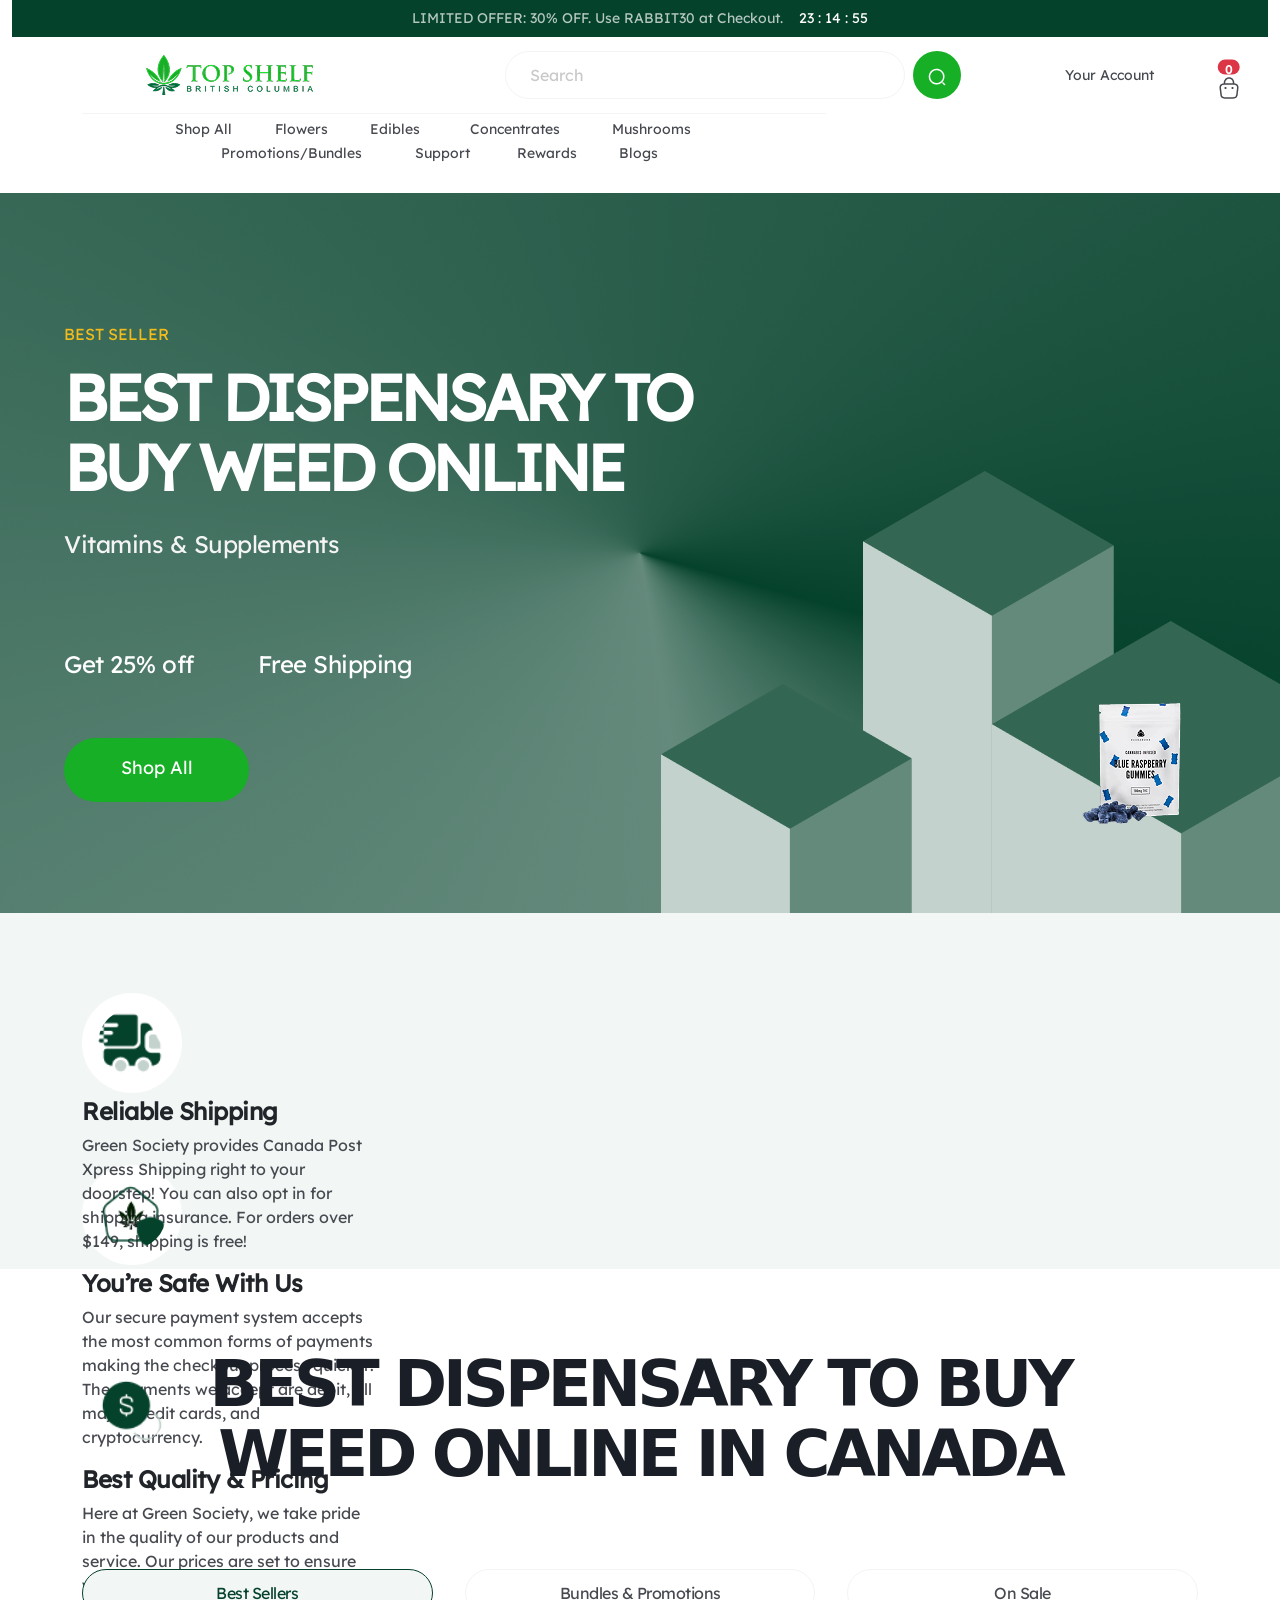
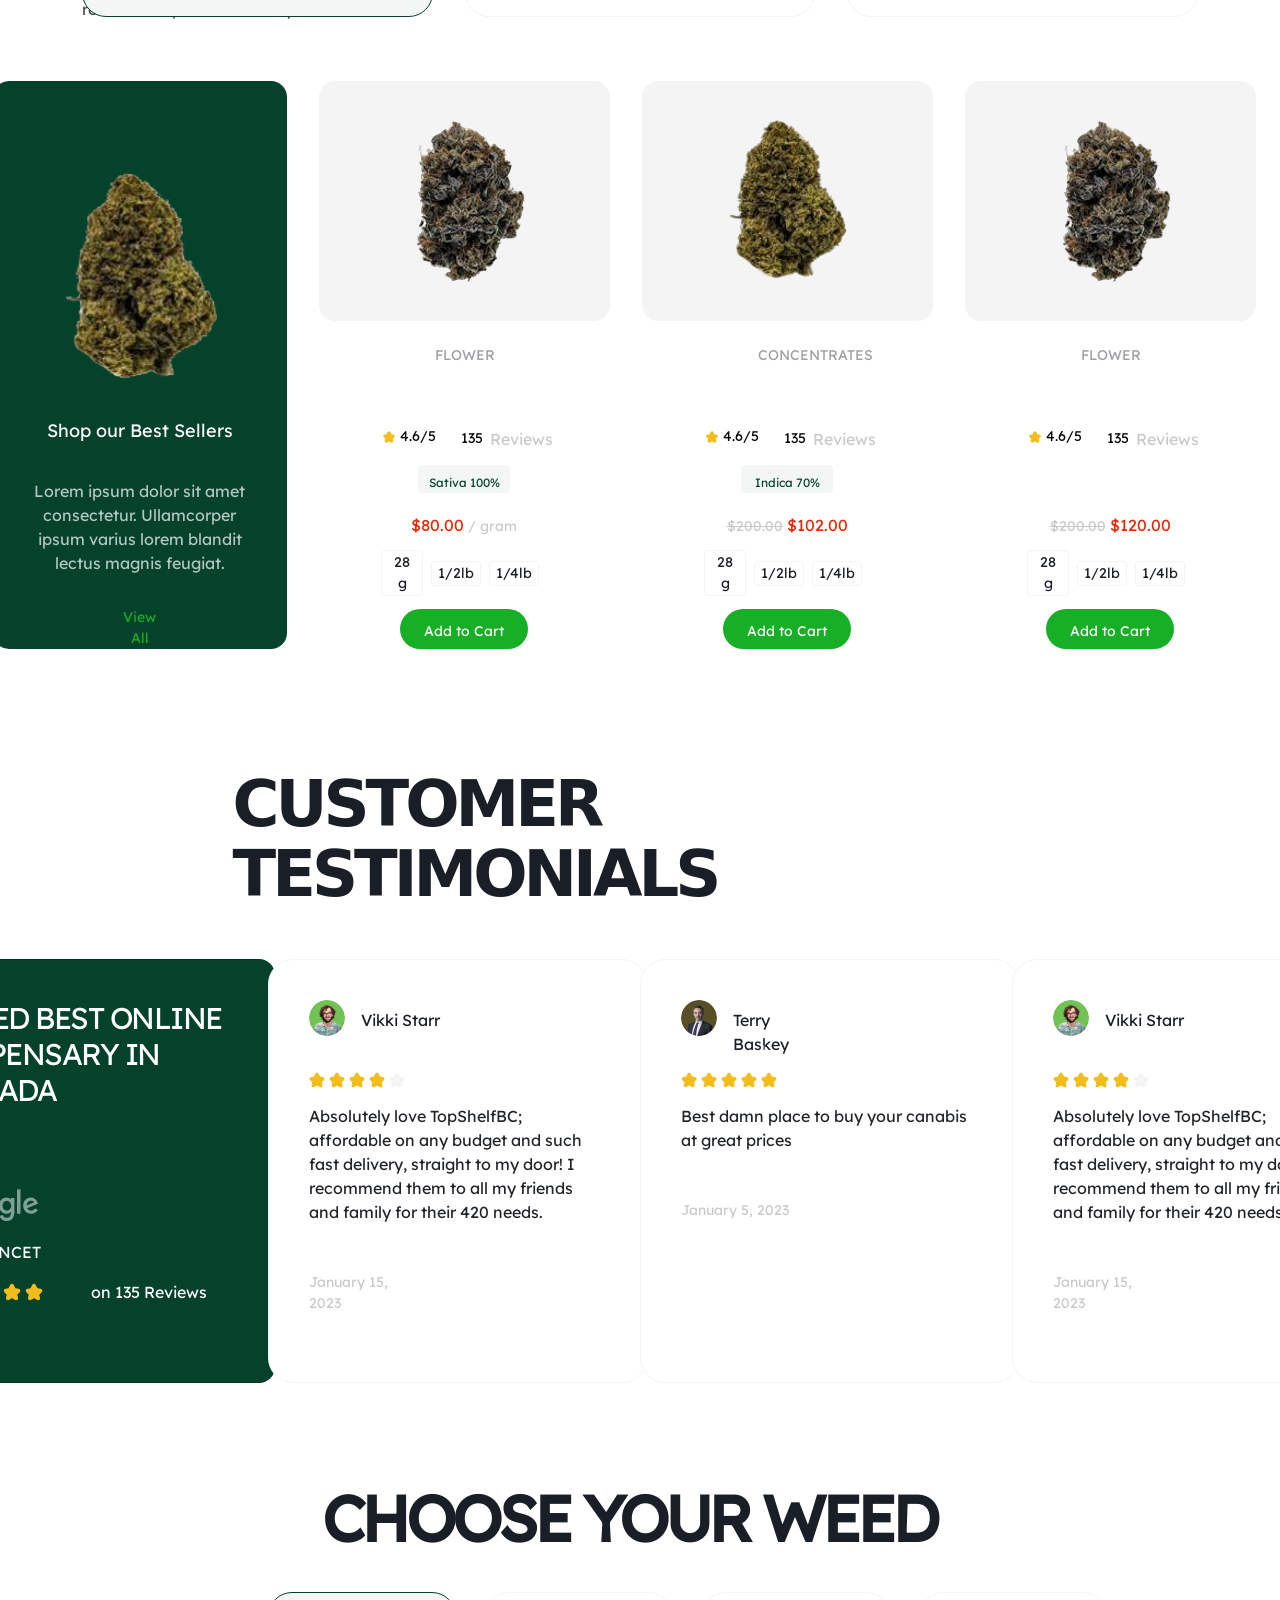
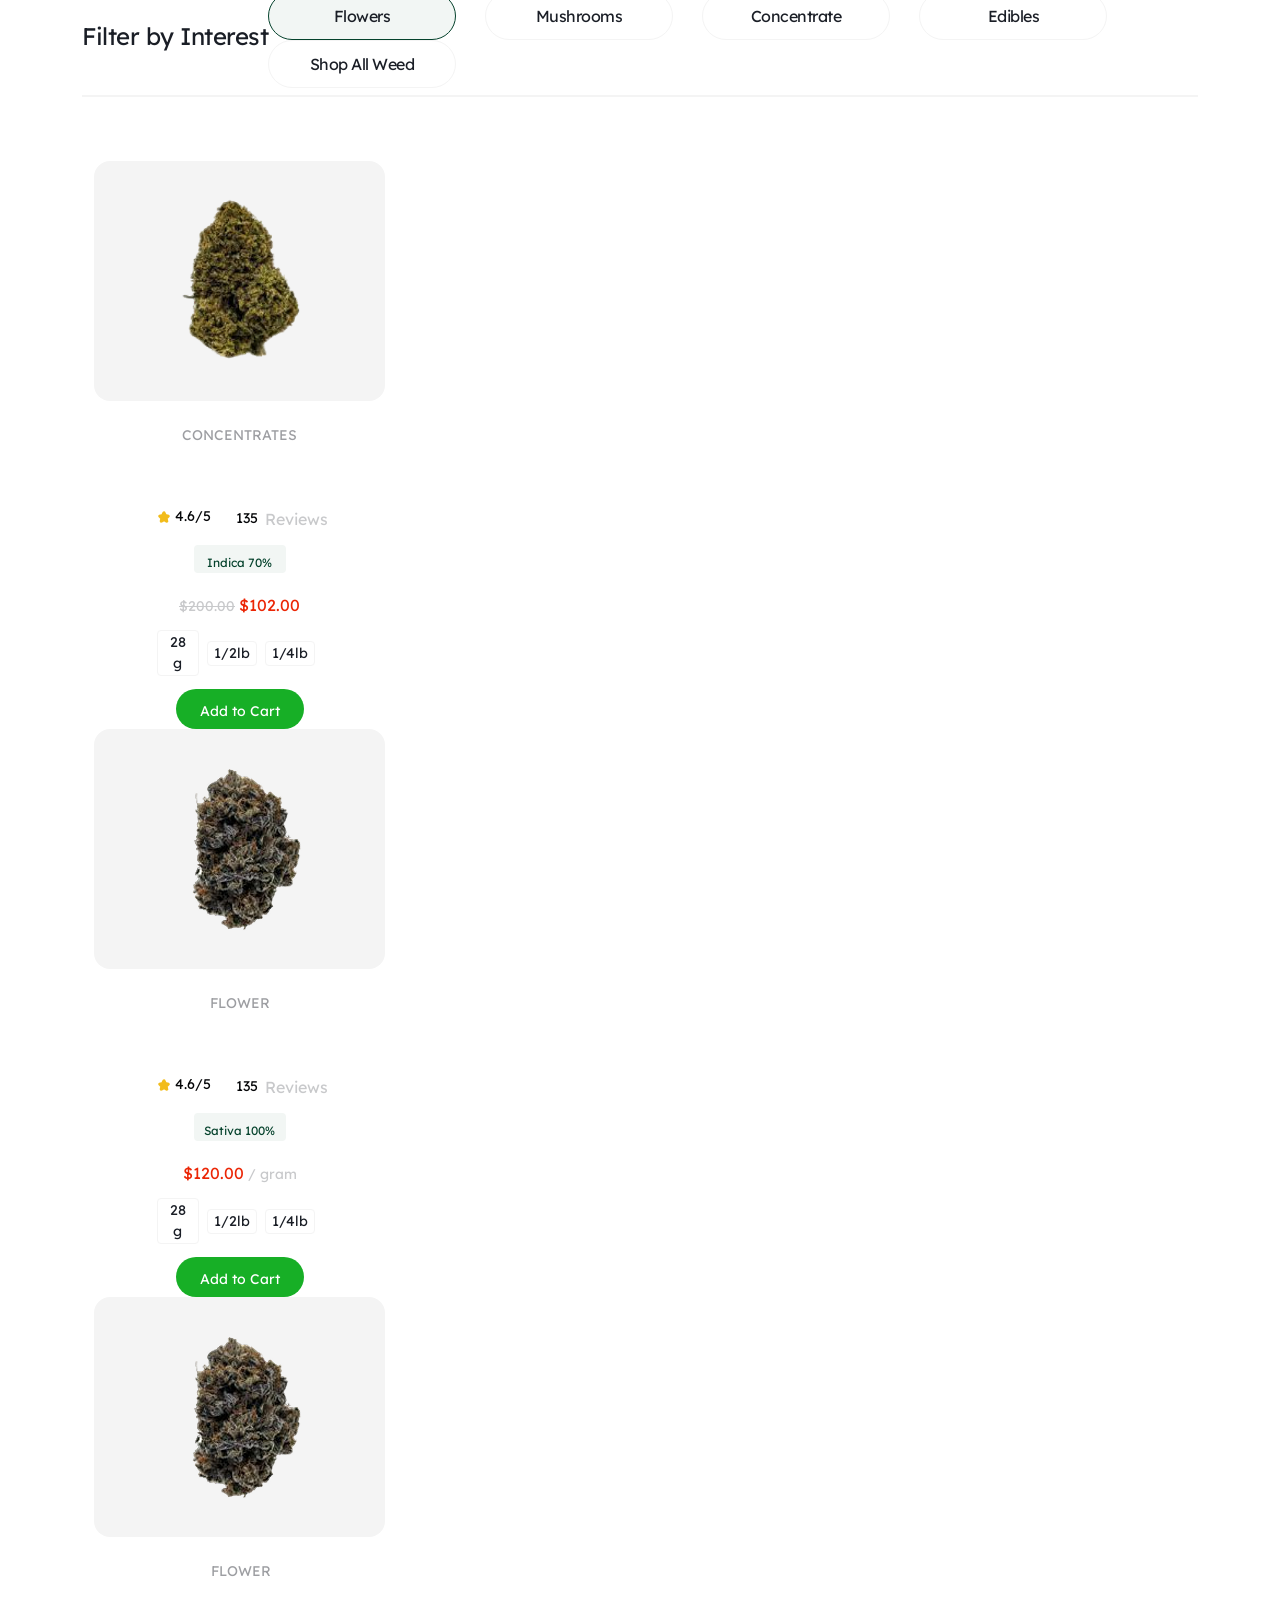
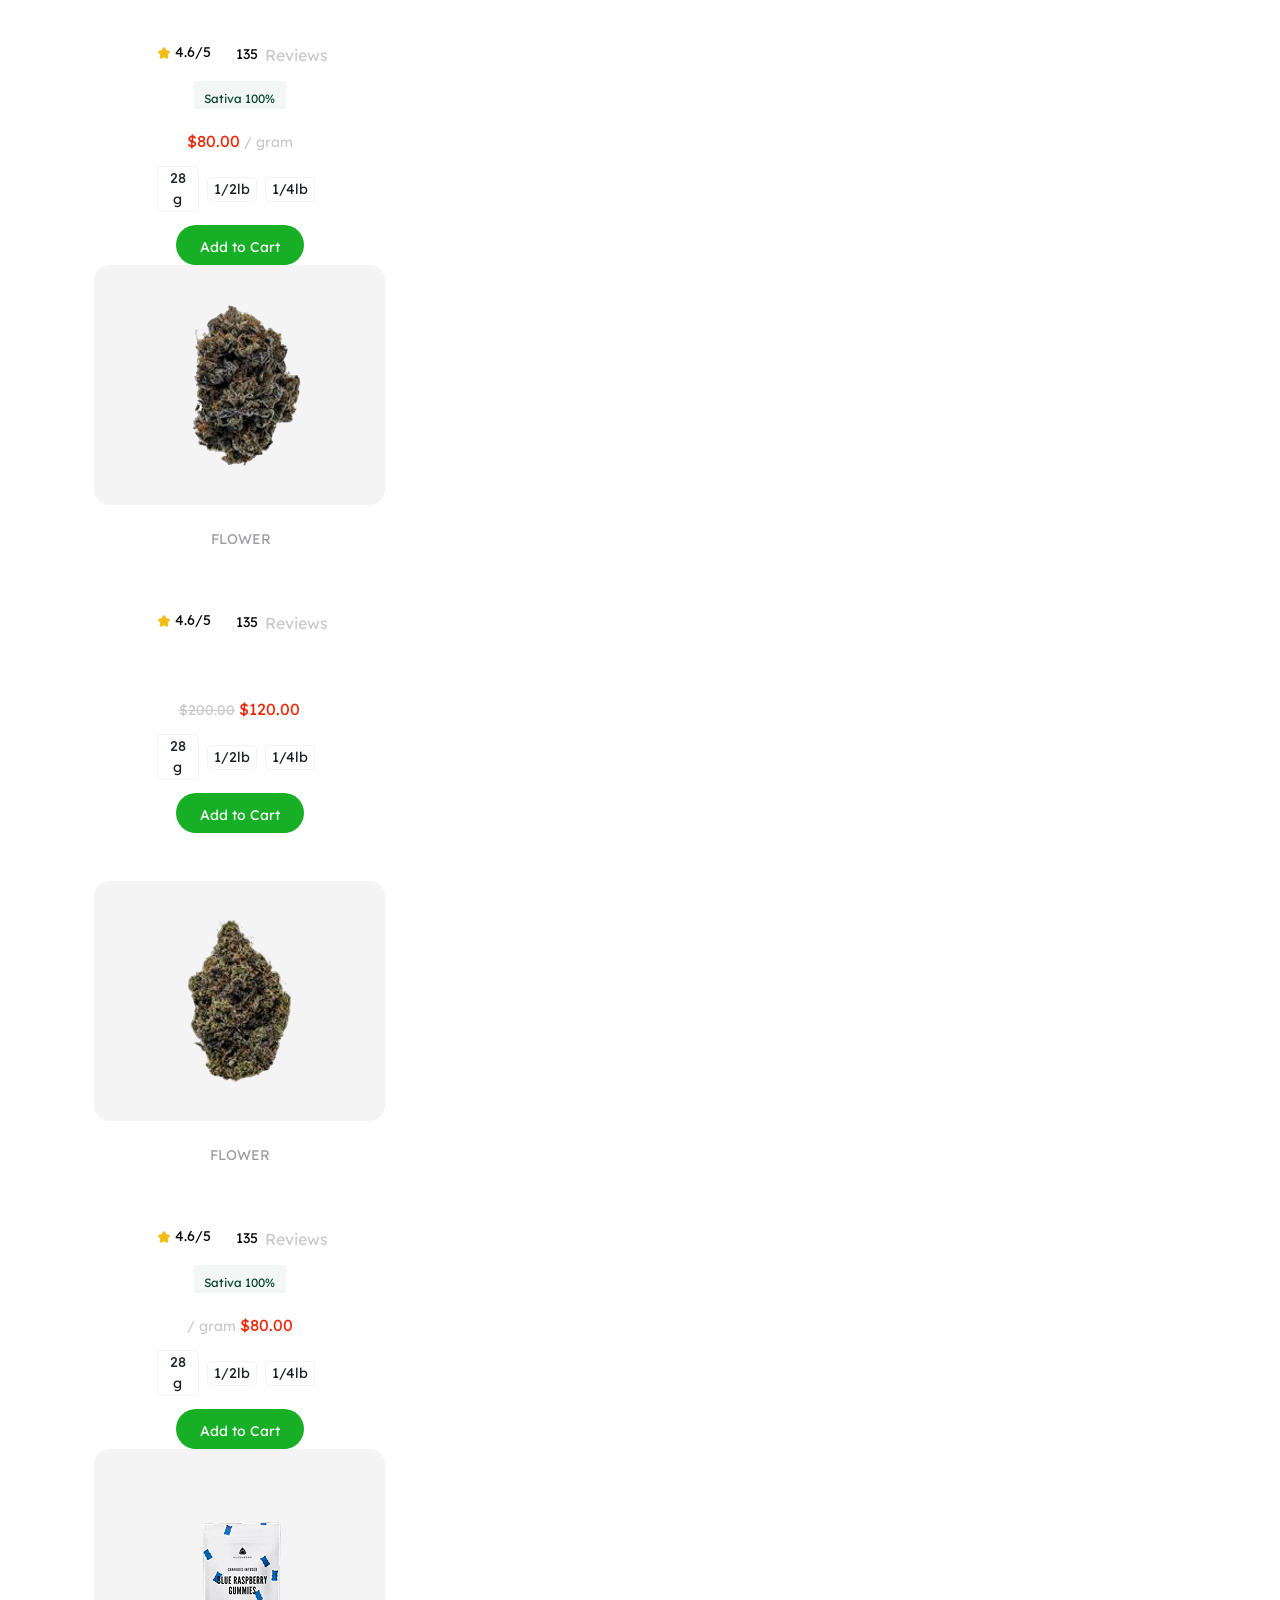
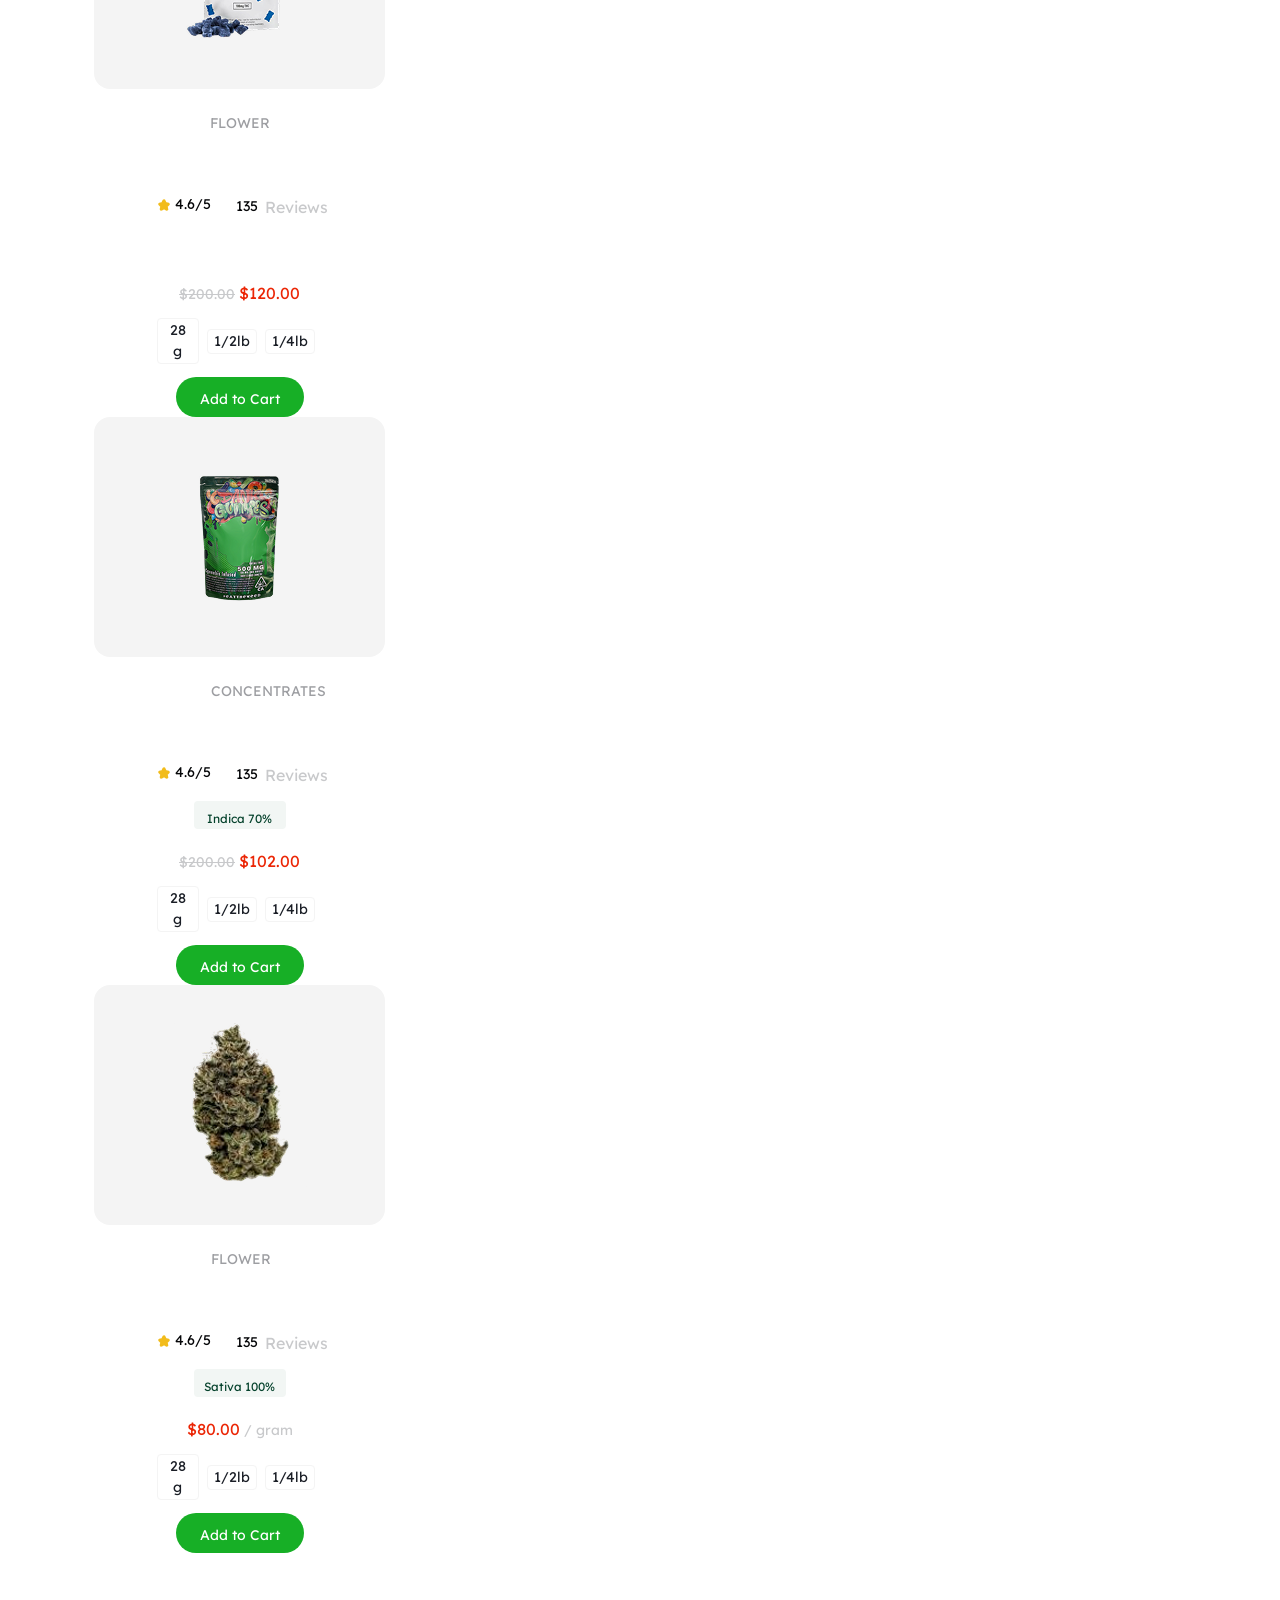
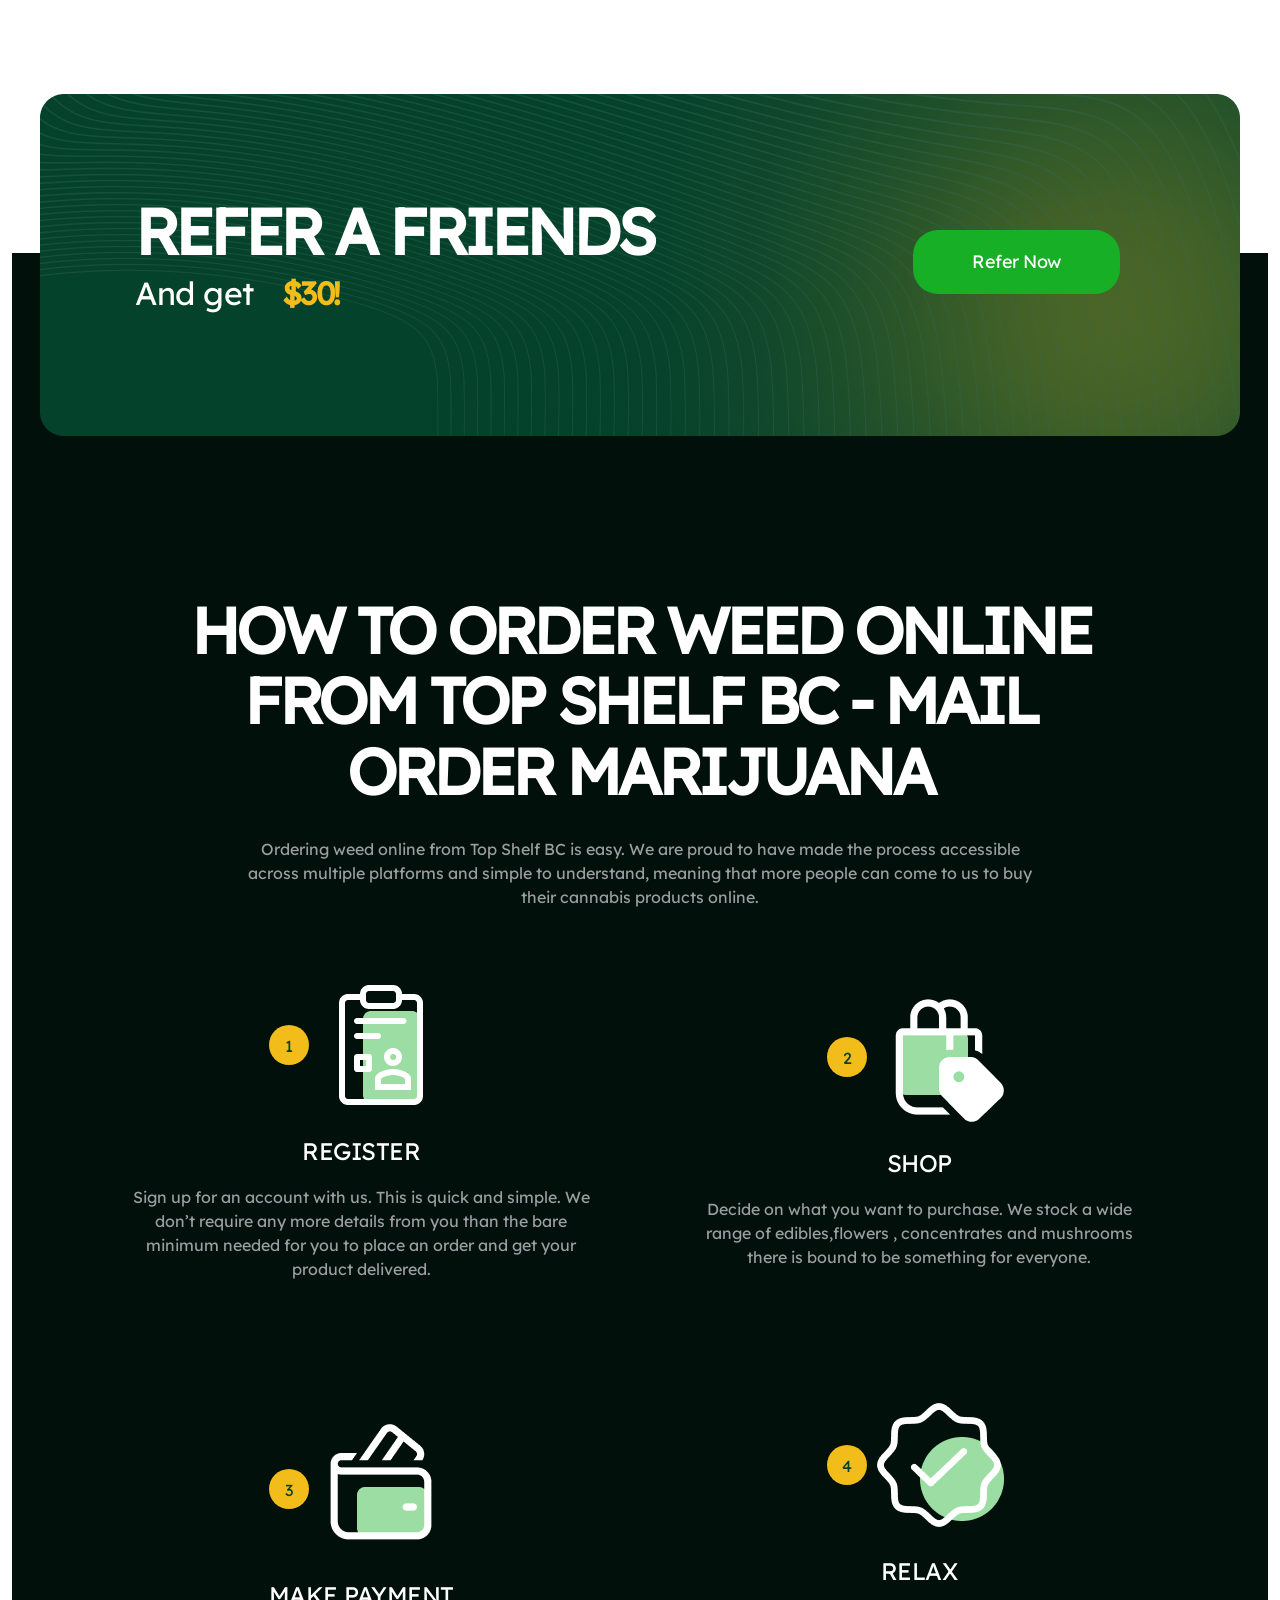
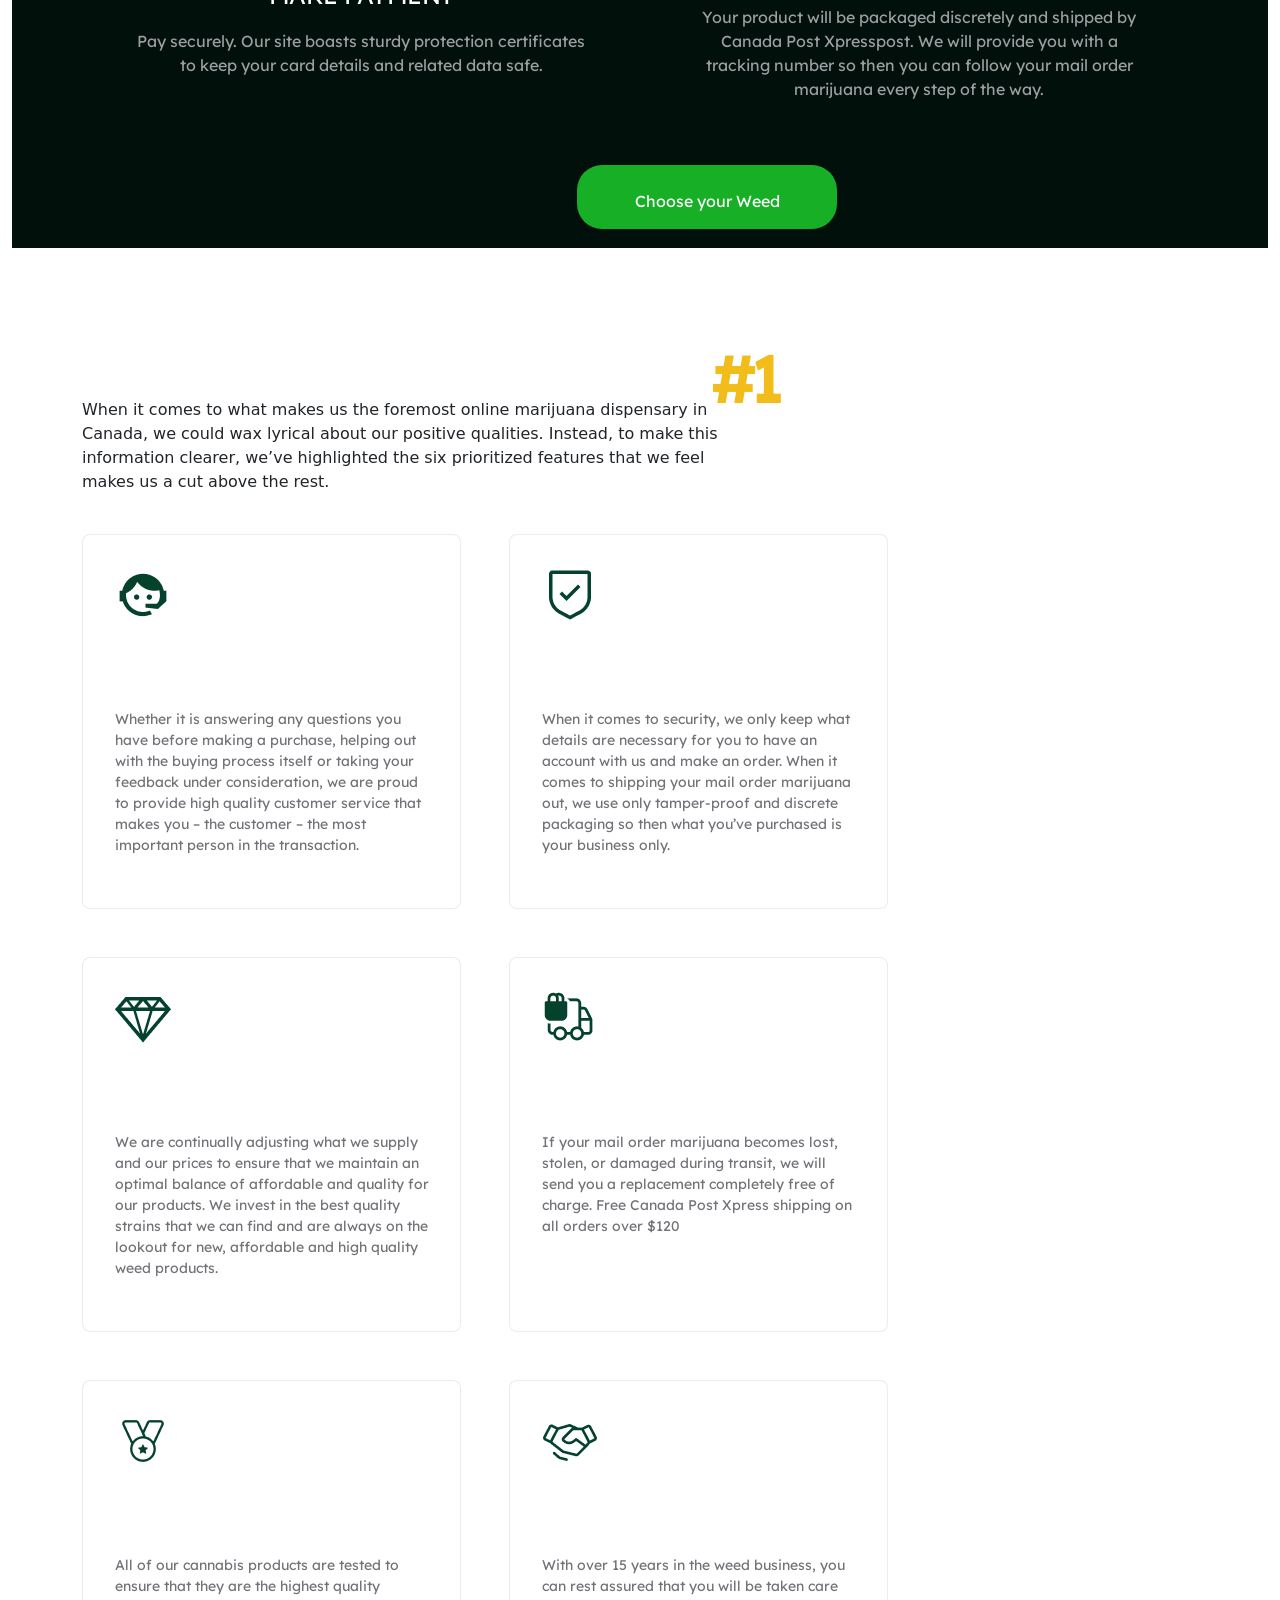
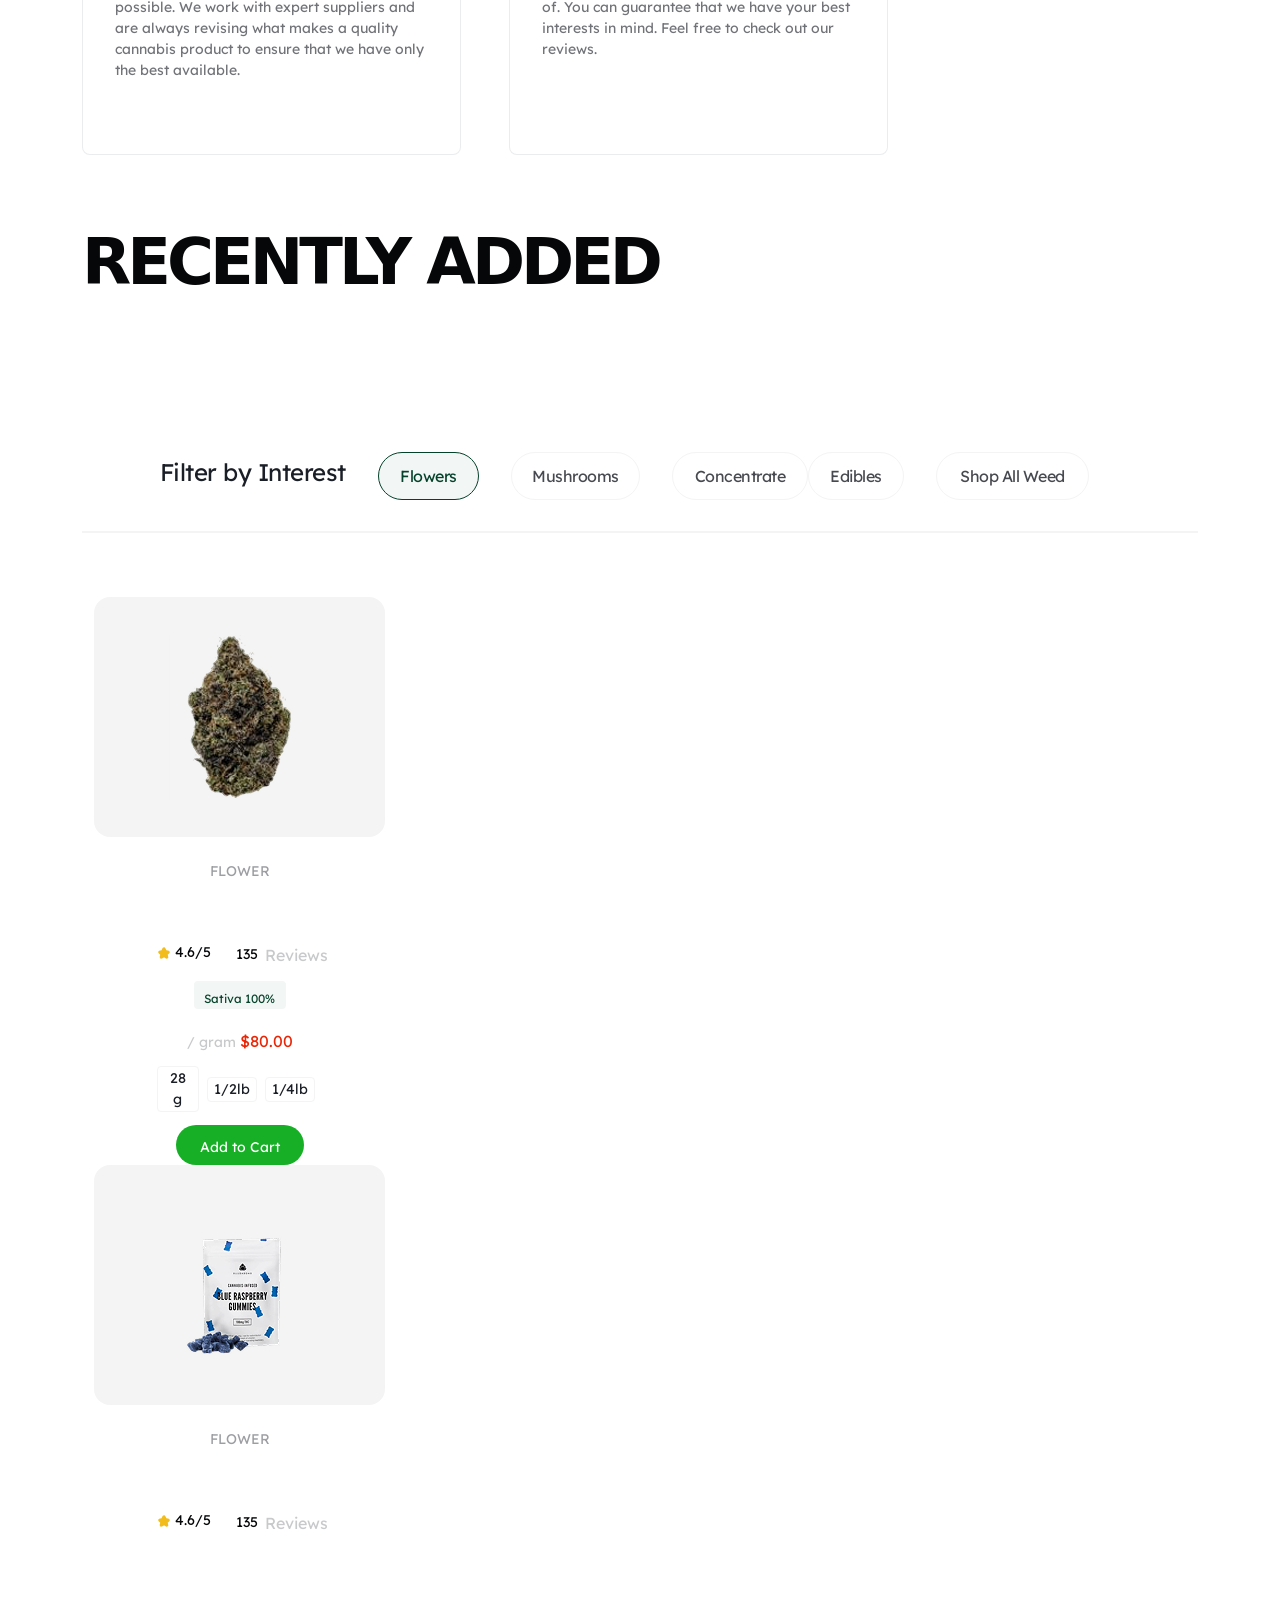
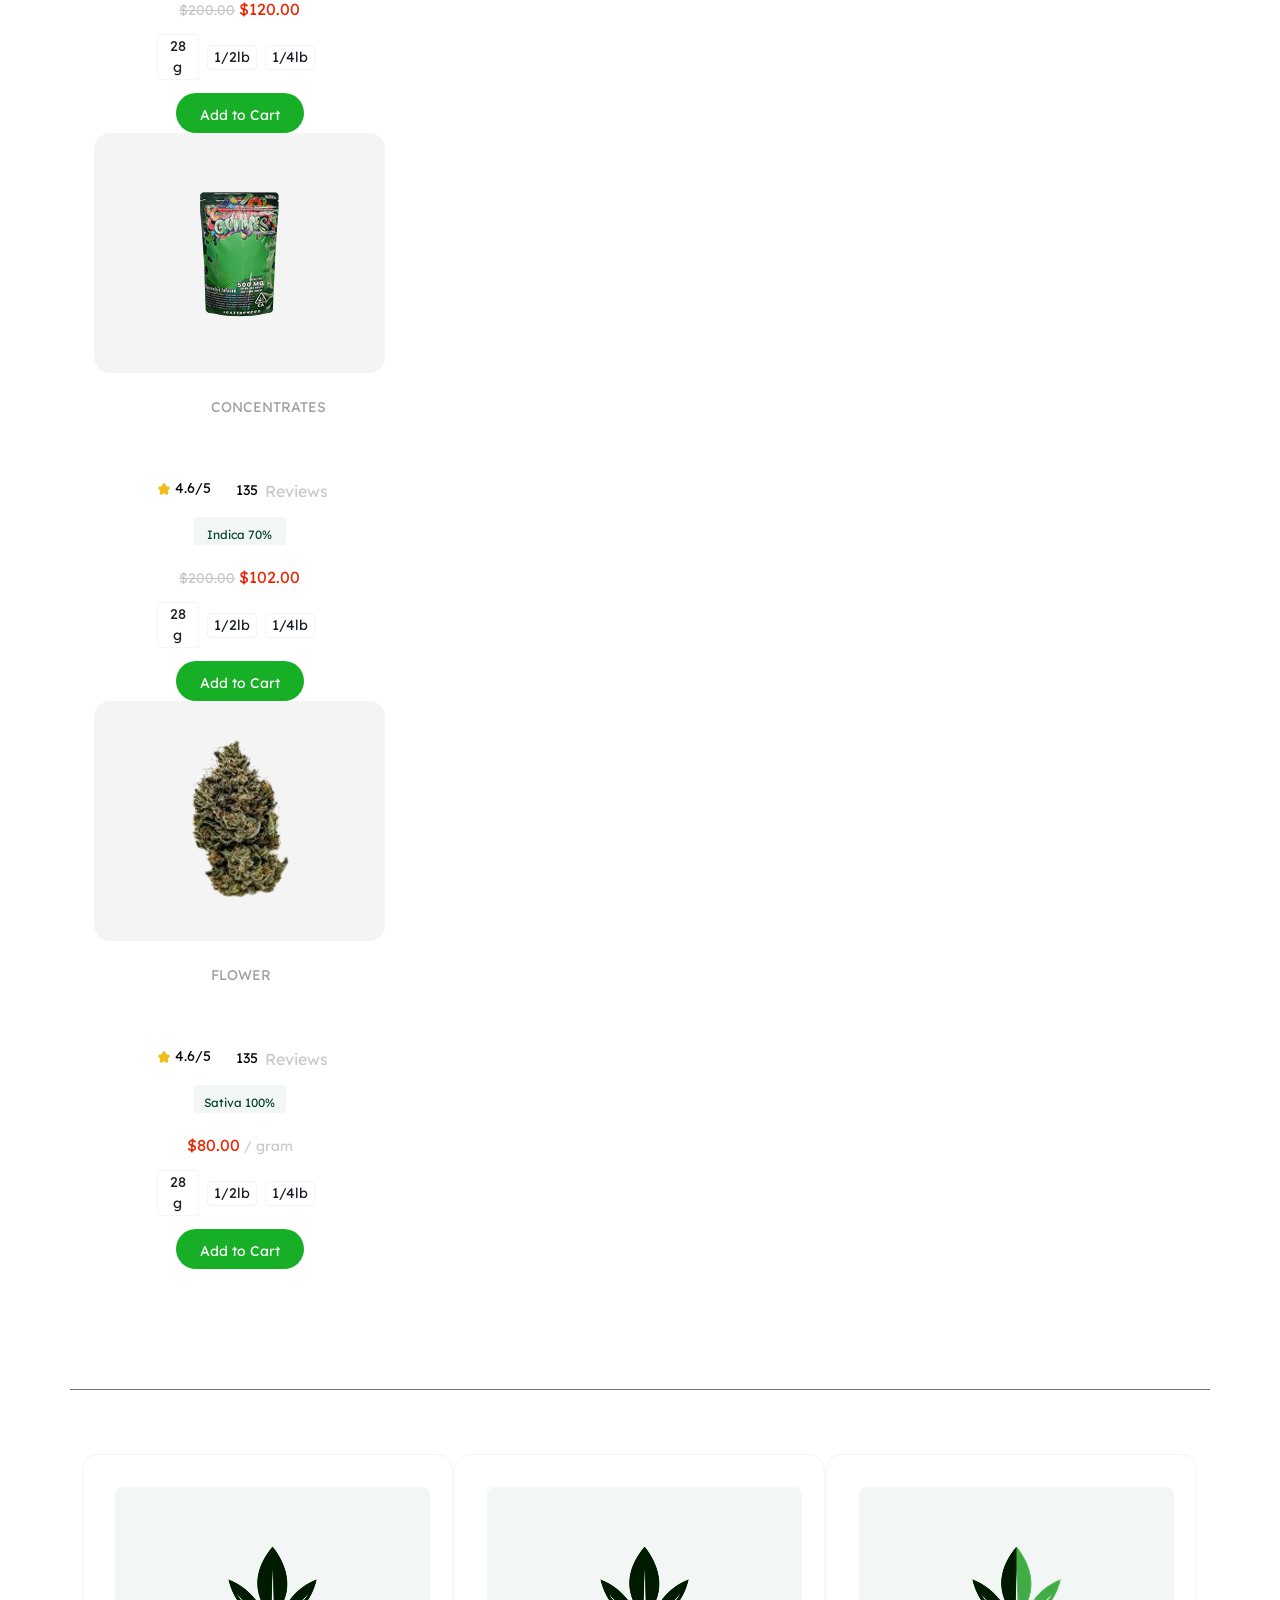
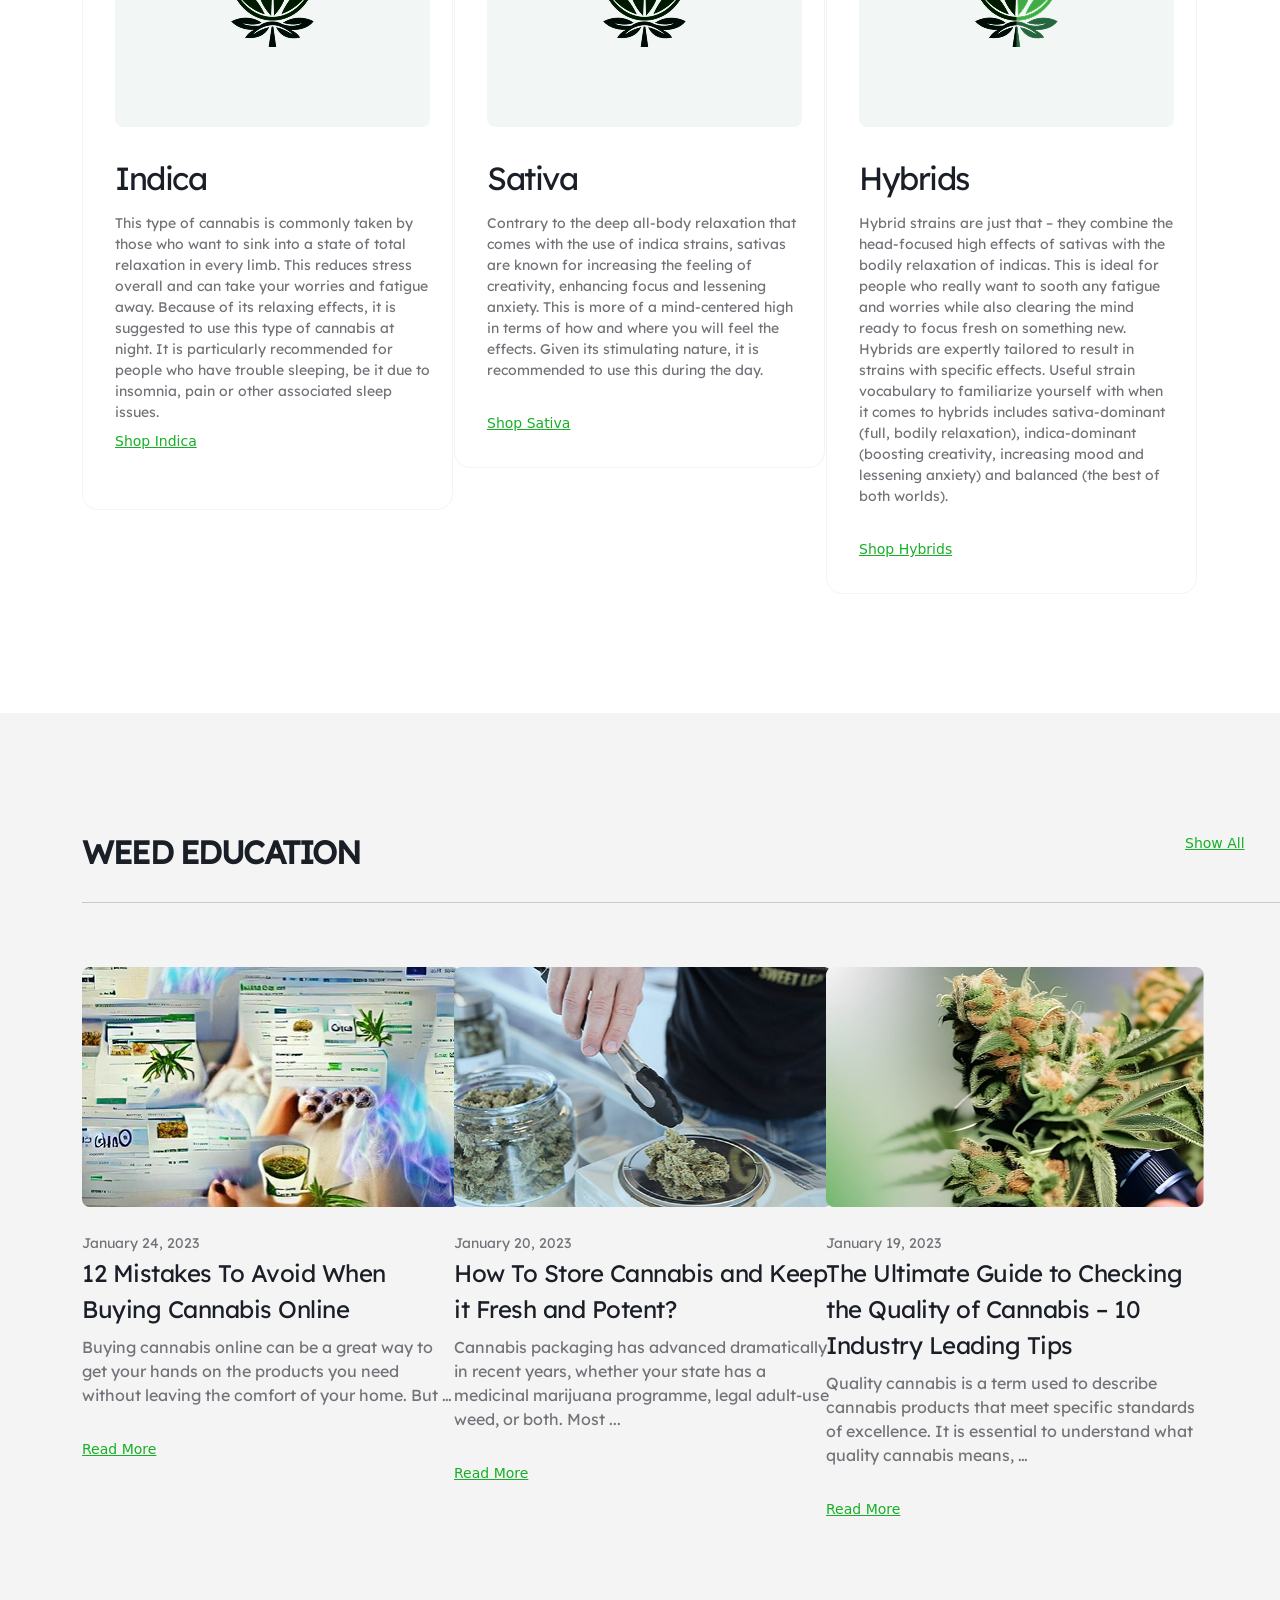
==== PR1/index.html @ f6460dc1 "Add files via upload" ====
<!DOCTYPE html>
<html lang="en">

<head>
    <meta charset="UTF-8">
    <meta name="viewport" content="width=device-width, initial-scale=1.0">
    <link href="./ASSETS/icons/LOGO/LOGO1.png" rel="icon">
    <title>Top Shelf</title>
    <link rel="stylesheet" href="./ASSETS/css/style.css">
    <link rel="stylesheet" href="./ASSETS/css/main.css">
    <link rel="stylesheet" href="./ASSETS/css/header.css">
    <link rel="stylesheet" href="./ASSETS/css/footer.css">
    <link href="https://cdn.jsdelivr.net/npm/bootstrap@5.3.8/dist/css/bootstrap.min.css" rel="stylesheet"
        integrity="sha384-sRIl4kxILFvY47J16cr9ZwB07vP4J8+LH7qKQnuqkuIAvNWLzeN8tE5YBujZqJLB" crossorigin="anonymous">
    <link rel="stylesheet" href="./ASSETS/fonts/transfonter.org-20260525-123149/stylesheet.css">
    <link rel="stylesheet" href="./ASSETS/Media Query/media.css">



</head>

<body>
    <header>
        <!-- LIMITED OFFER -->
        <div class="container-fluid">
            <div class="col-12">
                <div
                    class="offer text-center d-sm-flex  flex-row justify-content-center align-content-center align-items-center ">
                    <div class="limited-offer ">LIMITED OFFER: 30% OFF. Use RABBIT30 at Checkout.</div>
                    <div class="time text-white" id="demo">23 : 15 : 00</div>
                </div>
            </div>
        </div>


        <!-- NAVBAR -->
        <div class="container">
            <div class="col-12">
                <nav
                    class="navbar navbar-expand-lg flex-wrap flex-row justify-content-center align-content-center align-items-center">
                    <div class="col-4">
                        <div class="logo">
                            <a class="navbar-brand" href="#"><img src="./ASSETS/icons/navbar/Logo.png" alt="#"></a>
                        </div>
                    </div>
                    <div class="col-6">
                        <form class="d-flex search mx-auto" role="search">
                            <input class="form" type="search" placeholder="Search" aria-label="Search" />
                            <button class="search-btn" type="submit"><img src="./ASSETS/icons/navbar/search-normal.png"
                                    alt="#">
                            </button>
                        </form>
                    </div>
                    <div class="col-2">
                        <div
                            class="login  d-flex flex-row justify-content-center align-content-center align-items-center">
                            <div class="profile">
                                Your Account
                            </div>
                            <button type="button" class="btn position-relative cart">
                                <img src="./ASSETS/icons/navbar/bag-2.png" alt="#">
                                <span
                                    class="position-absolute bottom-0 start-100 translate-middle badge rounded-pill bg-danger">
                                    0
                                </span>
                            </button>
                        </div>
                    </div>
                </nav>
            </div>
        </div>

        <!-- CATEGORIES -->
        <div class="container">
            <div class="col-xxl-12 col-xl-8 col-sm-12">
                <div class="categories d-flex flex-wrap flex-row mb-xl-4 mb-xxl-0 p-xl-2  flex-row justify-content-center align-content-center align-items-center ">
                    <div class="category1 common">Shop All</div>
                    <div class="category2 common">Flowers</div>
                    <div class="category3 common">Edibles</div>
                    <div class="category4 common">Concentrates</div>
                    <div class="category5 common">Mushrooms</div>
                    <div class="category6 common">Promotions/Bundles</div>
                    <div class="category7 common">Support</div>
                    <div class="category8 common">Rewards</div>
                    <div class="category9 common">Blogs</div>
                </div>
            </div>

        </div>

    </header>


    <main>

        <!-- CAROUSEL -->
         <!-- <section class="caro">
            <div class="carousel">
                <div class="container">
                    <div
                        class="overlay d-flex flex-column justify-content-center align-content-center align-items-center">
                        <div class="tagline">
                            <p>BEST SELLER</p>
                        </div>
                        <div class="title ">
                            <p>BEST DISPENSARY TO BUY WEED ONLINE</p>
                        </div>
                        <div class="subtitle">
                            <p>Vitamins & Supplements</p>
                        </div>
                        <div
                            class="current-offer d-flex flex-row justify-content-center align-content-center align-items-center">
                            <p class="offer-text">Get 25% off</p>
                            <p>Free Shipping</p>
                        </div>
                        <div class="shop-all-btn">
                            <button class="shop-btn" type="submit">
                                <p class="btn-text ">Shop All</p>
                            </button>
                        </div>
                        <div class="img-carousel">
                            <div class="img1"><img src="./ASSETS/images/carousel/image 11_prev_ui 1.png" alt="#"></div>
                            <div class="img2"><img src="./ASSETS/images/carousel/image 8_prev_ui 1.png" alt="#"></div>
                            <div class="img3"><img src="./ASSETS/images/carousel/image 9_prev_ui 1.png" alt="#"></div>
                        </div>
                    </div>
                </div>
            </div>
        </section> -->
        <div class="carousel">
            <img src="./ASSETS/images/carousel/Mask group.png" alt="#" class="img-carousel">
            <div class="overlay d-flex flex-column justify-content-center align-content-center align-items-center">
                <div class="tagline">
                    <p>BEST SELLER</p>
                </div>
                <div class="title ">
                    <p>BEST DISPENSARY TO BUY WEED ONLINE</p>
                </div>
                <div class="subtitle">
                    <p>Vitamins & Supplements</p>
                </div>
                <div
                    class="current-offer d-flex flex-row justify-content-center align-content-center align-items-center">
                    <p class="offer-text">Get 25% off</p>
                    <p>Free Shipping</p>
                </div>
                <div class="shop-all-btn">
                    <button class="shop-btn" type="submit">
                        <p class="btn-text ">Shop All</p>
                    </button>
                </div>
                <div class="img-carousel">
                    <div class="img1"><img src="./ASSETS/images/carousel/image 11_prev_ui 1.png" alt="#"></div>
                    <div class="img2"><img src="./ASSETS/images/carousel/image 8_prev_ui 1.png" alt="#"></div>
                    <div class="img3"><img src="./ASSETS/images/carousel/image 9_prev_ui 1.png" alt="#"></div>
                </div>
            </div>
        </div>

        <!-- CARD 1 -->
        <div class="card1">
            <div class="container d-xxl-flex flex-row justify-content-center align-content-center align-items-center">
                <div class="col-4">
                    <div class="c1 mx-auto card-common d-xxl-flex flex-row ">
                        <img src="./ASSETS/images/card 1/truck-fast.png" class="card-img-top" alt="#">

                        <div class="card-body">
                            <h5 class="card-title">Reliable Shipping</h5>
                            <p class="card-text">Green Society provides Canada Post Xpress Shipping right to your
                                doorstep! You can also opt in for shipping insurance. For orders over $149, shipping is
                                free!</p>
                        </div>
                    </div>
                </div>
                <div class="col-4">
                    <div class="c2 mx-auto card-common d-xxl-flex flex-row">

                        <img src="./ASSETS/images/card 1/safe-home.png" class="card-img-top" alt="#">

                        <div class="card-body">
                            <h5 class="card-title">You’re Safe With Us</h5>
                            <p class="card-text">Our secure payment system accepts the most common forms of payments
                                making the checkout process quicker! The payments we accept are debit, all major credit
                                cards, and cryptocurrency.</p>
                        </div>
                    </div>
                </div>
                <div class="col-4">
                    <div class="c3 mx-auto card-common d-xxl-flex flex-row">

                        <img src="./ASSETS/images/card 1/coin.png" class="card-img-top" alt="#">

                        <div class="card-body">
                            <h5 class="card-title">Best Quality & Pricing</h5>
                            <p class="card-text">Here at Green Society, we take pride in the quality of our products and
                                service. Our prices are set to ensure you receive your medication at a reasonable price
                                and safely</p>
                        </div>
                    </div>
                </div>
            </div>
        </div>

        <!-- SELLING -->
        <div class="container">
            <h2 class="selling-title text-center">BEST DISPENSARY TO BUY WEED ONLINE IN CANADA</h2>
            <div class="sell-category">
                <button class="sell-btn1 common-btn">Best Sellers</button>
                <button class="sell-btn2 common-btn">Bundles & Promotions</button>
                <button class="sell-btn3 common-btn">On Sale</button>
            </div>
            <div class="card2 d-flex flex-row justify-content-center align-content-center align-items-center">
                <div
                    class="c4 common-card2 d-flex flex-column justify-content-center align-content-center align-items-center">
                    <img src="./ASSETS/images/card 2/image 13_prev_ui 1.png" class="card-img-top" alt="...">
                    <!-- <div class="overlay2">
                                    <div class="img-overlay"><img src="./ASSETS/images/card 2/vector.png" alt="#"></div>
                                </div> -->
                    <div
                        class="card2-body d-flex flex-column text-center justify-content-center align-content-center align-items-center">
                        <p class="card2-title ">Shop our Best Sellers</p>
                        <p class="card2-text mx-auto">Lorem ipsum dolor sit amet consectetur. Ullamcorper ipsum
                            varius lorem blandit lectus magnis feugiat.</p>
                    </div>
                    <div class="card2-view">
                        <button class="view-btn" type="submit">
                            <p class="view-text">View All</p>
                        </button>
                    </div>
                </div>
                <div class="c5">
                    <div class="card2-img">
                        <img src="./ASSETS/images/card 2/image 12_prev_ui 1.png" class="card-img-top" alt="...">
                    </div>
                    <div
                        class="card2-body d-flex flex-column justify-content-center align-content-center align-items-center">
                        <div class="card2-tag">FLOWER</div>
                        <p class="card2-title text-center">2 Oz Deal Watermelon Zkittles + Purple Gushers</p>
                        <div
                            class="price-reviews text-center d-flex flex-row justify-content-center align-content-center align-items-center">
                            <p class="card2-price">
                                <img src="./ASSETS/images/card 2/star.png" alt="Rating"
                                    style="width: 12px; height: 12px; margin-right: 5px;">4.6/5
                            </p>
                            <p
                                class="card2-reviews d-flex flex-row justify-content-center align-content-center align-items-center">
                                <span class="card2-review-count ">135</span>
                                <span class="card2-review-text">Reviews</span>
                            </p>
                        </div>
                        <p class="card2-type text-center">
                            <span>Sativa 100%</span>
                        </p>
                        <div class="price">
                            <span class="price-no">$80.00</span>
                            <span class="price-per">/ gram</span>
                        </div>
                        <div
                            class="weight d-flex flex-row justify-content-center align-content-center align-items-center">
                            <button class="weight-value">28 g</button>
                            <button class="weight-unit1">1/2lb</button>
                            <button class="weight-unit2">1/4lb</button>

                        </div>
                        <button class="card2-btn d-flex justify-content-center align-items-center" type="submit">
                            <p class="add-cart ">Add to Cart</p>
                        </button>
                    </div>
                </div>
                <div class="c5">
                    <div class="card2-img">
                        <img src="./ASSETS/images/card 2/image 13_prev_ui 1.png" class="card-img-top" alt="...">
                    </div>
                    <div
                        class="card2-body d-flex flex-column justify-content-center align-content-center align-items-center">
                        <div class="card2-tag">CONCENTRATES</div>
                        <p class="card2-title text-center">Mix And Match Shatter/Budder 28g (4 X 7G)</p>
                        <div
                            class="price-reviews text-center d-flex flex-row justify-content-center align-content-center align-items-center">
                            <p class="card2-price">
                                <img src="./ASSETS/images/card 2/star.png" alt="Rating"
                                    style="width: 12px; height: 12px; margin-right: 5px;">4.6/5
                            </p>
                            <p
                                class="card2-reviews d-flex flex-row justify-content-center align-content-center align-items-center">
                                <span class="card2-review-count ">135</span>
                                <span class="card2-review-text">Reviews</span>
                            </p>
                        </div>
                        <p class="card2-type text-center">
                            <span>Indica 70%</span>
                        </p>
                        <div class="price">
                            <span class="price-per" style="text-decoration: line-through;">$200.00</span>
                            <span class="price-no">$102.00</span>
                        </div>
                        <div
                            class="weight d-flex flex-row justify-content-center align-content-center align-items-center">
                            <button class="weight-value">28 g</button>
                            <button class="weight-unit1">1/2lb</button>
                            <button class="weight-unit2">1/4lb</button>

                        </div>
                        <button class="card2-btn d-flex justify-content-center align-items-center" type="submit">
                            <p class="add-cart ">Add to Cart</p>
                        </button>
                    </div>
                </div>
                <div class="c5">
                    <div class="card2-img">
                        <img src="./ASSETS/images/card 2/image 12_prev_ui 1.png" class="card-img-top" alt="...">
                    </div>
                    <div
                        class="card2-body d-flex flex-column justify-content-center align-content-center align-items-center">
                        <div class="card2-tag">FLOWER</div>
                        <p class="card2-title text-center">2 Oz Deal Ahi Tuna + Master
                            Tuna</p>
                        <div
                            class="price-reviews text-center d-flex flex-row justify-content-center align-content-center align-items-center">
                            <p class="card2-price">
                                <img src="./ASSETS/images/card 2/star.png" alt="Rating"
                                    style="width: 12px; height: 12px; margin-right: 5px;">4.6/5
                            </p>
                            <p
                                class="card2-reviews d-flex flex-row justify-content-center align-content-center align-items-center">
                                <span class="card2-review-count ">135</span>
                                <span class="card2-review-text">Reviews</span>
                            </p>
                        </div>
                        <p class="card2-type text-center" style="background-color: white    ;">
                            <span></span>
                        </p>
                        <div class="price">
                            <span class="price-per" style="text-decoration: line-through;">$200.00</span>
                            <span class="price-no">$120.00</span>
                        </div>
                        <div
                            class="weight d-flex flex-row justify-content-center align-content-center align-items-center">
                            <button class="weight-value">28 g</button>
                            <button class="weight-unit1">1/2lb</button>
                            <button class="weight-unit2">1/4lb</button>

                        </div>
                        <button class="card2-btn d-flex justify-content-center align-items-center" type="submit">
                            <p class="add-cart ">Add to Cart</p>
                        </button>
                    </div>
                </div>
            </div>
        </div>
        <!-- Customer Reviews -->
        <div class="container">
            <div class="col-12">
                <h2 class="customer-reviews">CUSTOMER TESTIMONIALS</h2>
            </div>
            <div class="card-tile d-flex flex-row justify-content-center align-content-center align-items-center">
                <div class="col-4">
                    <div class="card c11">
                        <div class="card3-header">VOTED BEST ONLINE DISPENSARY IN CANADA</div>
                        <div class="card3-body">
                            <h5 class="card-title"><img src="./ASSETS/images/customer/google-logo-svg-150px.png" alt="">
                            </h5>
                            <p class="card-text">EXELLENCET</p>
                            <div
                                class="review d-flex flex-row justify-content-left align-content-center align-items-center">
                                <img src="./ASSETS/images/customer/Star.png" alt="#">
                                <div class="num-rev">
                                    on 135 Reviews
                                </div>
                            </div>
                        </div>
                    </div>
                </div>
                <div class="col-4">
                    <div class="card c12">
                        <div class="card3-header d-flex flex-row justify-content-left">
                            <img src="./ASSETS/images/customer/Image.png" alt="#" class="customer-img">
                            <p class="card3-title">Vikki Starr</p>
                        </div>
                        <div class="card3-body">
                            <h5 class="card-title"><img src="./ASSETS/images/customer/google-logo-svg-150px.png" alt="">
                            </h5>
                            <div
                                class="review d-flex flex-column justify-content-left align-content-center align-items-left ">
                                <img src="./ASSETS/images/customer/Star (1).png" alt="#" class="star">
                                <div class="rev-text">Absolutely love TopShelfBC; affordable on any budget and
                                    such fast
                                    delivery, straight to my door! I recommend them to all my friends and family for
                                    their 420 needs.
                                </div>
                            </div>
                            <div class="date mt-5">
                                January 15, 2023
                            </div>
                        </div>
                    </div>
                </div>
                <div class="col-4">
                    <div class="card c13">
                        <div class="card3-header d-flex flex-row justify-content-left">
                            <img src="./ASSETS/images/customer/Group 19.png" alt="#" class="customer-img">
                            <p class="card3-title">Terry Baskey</p>
                        </div>
                        <div class="card3-body">
                            <h5 class="card-title"><img src="./ASSETS/images/customer/google-logo-svg-150px.png" alt="">
                            </h5>
                            <div
                                class="review d-flex flex-column justify-content-left align-content-center align-items-left ">
                                <img src="./ASSETS/images/customer/Star.png" alt="#" class="star">
                                <div class="rev-text">Best damn place to buy your canabis at great prices
                                </div>
                            </div>
                            <div class="date mt-5">
                                January 5, 2023
                            </div>
                        </div>
                    </div>
                </div>
                <div class="col-4">
                    <div class="card c12">
                        <div class="card3-header d-flex flex-row justify-content-left">
                            <img src="./ASSETS/images/customer/Image.png" alt="#" class="customer-img">
                            <p class="card3-title">Vikki Starr</p>
                        </div>
                        <div class="card3-body">
                            <h5 class="card-title"><img src="./ASSETS/images/customer/google-logo-svg-150px.png" alt="">
                            </h5>
                            <div
                                class="review d-flex flex-column justify-content-left align-content-center align-items-left ">
                                <img src="./ASSETS/images/customer/Star (1).png" alt="#" class="star">
                                <div class="rev-text">Absolutely love TopShelfBC; affordable on any budget and
                                    such fast
                                    delivery, straight to my door! I recommend them to all my friends and family for
                                    their 420 needs.
                                </div>
                            </div>
                            <div class="date mt-5">
                                January 15, 2023
                            </div>
                        </div>
                    </div>
                </div>
            </div>

        </div>



        <!-- SHOP -->
        <div class="shop">
            <div class="container">
                <div class="col-12">
                    <h2 class="shop-title">CHOOSE YOUR WEED</h2>
                </div>
                <div class="col-12">
                    <div class="sell-category shop-category">
                        <div class="col-2">
                            <h2 class="sell-title">Filter by Interest</h2>
                        </div>
                        <div class="col-10">
                            <button class="sell-btn1 common-btn btn1">Flowers</button>
                            <button class="sell-btn2 common-btn btn2">Mushrooms</button>
                            <button class="sell-btn3 common-btn btn3">Concentrate</button>
                            <button class="sell-btn2 common-btn btn4">Edibles</button>
                            <button class="sell-btn2 common-btn btn5">Shop All Weed</button>
                        </div>
                    </div>
                </div>
                <div
                    class="container category1 d-xxl-flex flex-wrap flex-row justify-content-center align-content-center align-items-center ">
                    <div class="col-3 ">
                        <div class="c5">
                            <div class="card2-img">
                                <img src="./ASSETS/images/card 2/image 13_prev_ui 1.png" class="card-img-top" alt="...">
                            </div>
                            <div
                                class="card2-body d-flex flex-column justify-content-center align-content-center align-items-center">
                                <div class="card2-tag d-flex justify-content-center align-items-center ">CONCENTRATES
                                </div>
                                <p class="card2-title text-center">Mix And Match Shatter/Budder 28g (4 X 7G)</p>
                                <div
                                    class="price-reviews text-center d-flex flex-row justify-content-center align-content-center align-items-center">
                                    <p class="card2-price">
                                        <img src="./ASSETS/images/card 2/star.png" alt="Rating"
                                            style="width: 12px; height: 12px; margin-right: 5px;">4.6/5
                                    </p>
                                    <p
                                        class="card2-reviews d-flex flex-row justify-content-center align-content-center align-items-center">
                                        <span class="card2-review-count ">135</span>
                                        <span class="card2-review-text">Reviews</span>
                                    </p>
                                </div>
                                <p class="card2-type text-center">
                                    <span>Indica 70%</span>
                                </p>
                                <div class="price">
                                    <span class="price-per" style="text-decoration: line-through;">$200.00</span>
                                    <span class="price-no">$102.00</span>
                                </div>
                                <div
                                    class="weight d-flex flex-row justify-content-center align-content-center align-items-center">
                                    <button class="weight-value">28 g</button>
                                    <button class="weight-unit1">1/2lb</button>
                                    <button class="weight-unit2">1/4lb</button>

                                </div>
                                <button class="card2-btn d-flex justify-content-center align-items-center"
                                    type="submit">
                                    <p class="add-cart ">Add to Cart</p>
                                </button>
                            </div>
                        </div>
                    </div>
                    <div class="col-3">
                        <div class="c5">
                            <div class="card2-img">
                                <img src="./ASSETS/images/card 2/image 12_prev_ui 1.png" class="card-img-top" alt="...">
                            </div>
                            <div
                                class="card2-body d-flex flex-column justify-content-center align-content-center align-items-center">
                                <div class="card2-tag d-flex justify-content-center align-items-center ">FLOWER</div>
                                <p class="card2-title text-center">2 Oz Deal Watermelon Zkittles + Purple Gushers</p>
                                <div
                                    class="price-reviews text-center d-flex flex-row justify-content-center align-content-center align-items-center">
                                    <p class="card2-price">
                                        <img src="./ASSETS/images/card 2/star.png" alt="Rating"
                                            style="width: 12px; height: 12px; margin-right: 5px;">4.6/5
                                    </p>
                                    <p
                                        class="card2-reviews d-flex flex-row justify-content-center align-content-center align-items-center">
                                        <span class="card2-review-count ">135</span>
                                        <span class="card2-review-text">Reviews</span>
                                    </p>
                                </div>
                                <p class="card2-type text-center">
                                    <span>Sativa 100%</span>
                                </p>
                                <div class="price">
                                    <span class="price-no">$120.00</span>
                                    <span class="price-per">/ gram</span>
                                </div>
                                <div
                                    class="weight d-flex flex-row justify-content-center align-content-center align-items-center">
                                    <button class="weight-value">28 g</button>
                                    <button class="weight-unit1">1/2lb</button>
                                    <button class="weight-unit2">1/4lb</button>

                                </div>
                                <button class="card2-btn d-flex justify-content-center align-items-center"
                                    type="submit">
                                    <p class="add-cart ">Add to Cart</p>
                                </button>
                            </div>
                        </div>
                    </div>
                    <div class="col-3">
                        <div class="c5">
                            <div class="card2-img">
                                <img src="./ASSETS/images/card 2/image 12_prev_ui 1.png" class="card-img-top" alt="...">
                            </div>
                            <div
                                class="card2-body d-flex flex-column justify-content-center align-content-center align-items-center">
                                <div class="card2-tag">FLOWER</div>
                                <p class="card2-title text-center">2 Oz Deal Watermelon Zkittles + Purple Gushers</p>
                                <div
                                    class="price-reviews text-center d-flex flex-row justify-content-center align-content-center align-items-center">
                                    <p class="card2-price">
                                        <img src="./ASSETS/images/card 2/star.png" alt="Rating"
                                            style="width: 12px; height: 12px; margin-right: 5px;">4.6/5
                                    </p>
                                    <p
                                        class="card2-reviews d-flex flex-row justify-content-center align-content-center align-items-center">
                                        <span class="card2-review-count ">135</span>
                                        <span class="card2-review-text">Reviews</span>
                                    </p>
                                </div>
                                <p class="card2-type text-center">
                                    <span>Sativa 100%</span>
                                </p>
                                <div class="price">
                                    <span class="price-no">$80.00</span>
                                    <span class="price-per">/ gram</span>
                                </div>
                                <div
                                    class="weight d-flex flex-row justify-content-center align-content-center align-items-center">
                                    <button class="weight-value">28 g</button>
                                    <button class="weight-unit1">1/2lb</button>
                                    <button class="weight-unit2">1/4lb</button>

                                </div>
                                <button class="card2-btn d-flex justify-content-center align-items-center"
                                    type="submit">
                                    <p class="add-cart ">Add to Cart</p>
                                </button>
                            </div>
                        </div>
                    </div>
                    <div class="col-3">
                        <div class="c5">
                            <div class="card2-img">
                                <img src="./ASSETS/images/card 2/image 12_prev_ui 1.png" class="card-img-top" alt="...">
                            </div>
                            <div
                                class="card2-body d-flex flex-column justify-content-center align-content-center align-items-center">
                                <div class="card2-tag">FLOWER</div>
                                <p class="card2-title text-center">2 Oz Deal Ahi Tuna + Master
                                    Tuna</p>
                                <div
                                    class="price-reviews text-center d-flex flex-row justify-content-center align-content-center align-items-center">
                                    <p class="card2-price">
                                        <img src="./ASSETS/images/card 2/star.png" alt="Rating"
                                            style="width: 12px; height: 12px; margin-right: 5px;">4.6/5
                                    </p>
                                    <p
                                        class="card2-reviews d-flex flex-row justify-content-center align-content-center align-items-center">
                                        <span class="card2-review-count ">135</span>
                                        <span class="card2-review-text">Reviews</span>
                                    </p>
                                </div>
                                <p class="card2-type text-center" style="background-color: white    ;">
                                    <span></span>
                                </p>
                                <div class="price">
                                    <span class="price-per" style="text-decoration: line-through;">$200.00</span>
                                    <span class="price-no">$120.00</span>
                                </div>
                                <div
                                    class="weight d-flex flex-row justify-content-center align-content-center align-items-center">
                                    <button class="weight-value">28 g</button>
                                    <button class="weight-unit1">1/2lb</button>
                                    <button class="weight-unit2">1/4lb</button>

                                </div>
                                <button class="card2-btn d-flex justify-content-center align-items-center"
                                    type="submit">
                                    <p class="add-cart ">Add to Cart</p>
                                </button>
                            </div>
                        </div>
                    </div>
                </div>
                <div
                    class="container category2 my-5 d-xxl-flex flex-wrap flex-row justify-content-center align-content-center align-items-center ">
                    <div class="col-3 ">
                        <div class="c5">
                            <div class="card2-img">
                                <img src="./ASSETS/images/card 2/image 15_prev_ui 1.png" class="card-img-top" alt="...">
                            </div>
                            <div
                                class="card2-body d-flex flex-column justify-content-center align-content-center align-items-center">
                                <div class="card2-tag d-flex justify-content-center align-items-center ">FLOWER
                                </div>
                                <p class="card2-title text-center">2 Oz Deal Watermelon Zkittles + Purple Gushers</p>
                                <div
                                    class="price-reviews text-center d-flex flex-row justify-content-center align-content-center align-items-center">
                                    <p class="card2-price">
                                        <img src="./ASSETS/images/card 2/star.png" alt="Rating"
                                            style="width: 12px; height: 12px; margin-right: 5px;">4.6/5
                                    </p>
                                    <p
                                        class="card2-reviews d-flex flex-row justify-content-center align-content-center align-items-center">
                                        <span class="card2-review-count ">135</span>
                                        <span class="card2-review-text">Reviews</span>
                                    </p>
                                </div>
                                <p class="card2-type text-center">
                                    <span>Sativa 100%</span>
                                </p>
                                <div class="price">
                                    <span class="price-per">/ gram</span>
                                    <span class="price-no">$80.00</span>
                                </div>
                                <div
                                    class="weight d-flex flex-row justify-content-center align-content-center align-items-center">
                                    <button class="weight-value">28 g</button>
                                    <button class="weight-unit1">1/2lb</button>
                                    <button class="weight-unit2">1/4lb</button>

                                </div>
                                <button class="card2-btn d-flex justify-content-center align-items-center"
                                    type="submit">
                                    <p class="add-cart ">Add to Cart</p>
                                </button>
                            </div>
                        </div>
                    </div>
                    <div class="col-3">
                        <div class="c5">
                            <div class="card2-img">
                                <img src="./ASSETS/images/card 2/image 9_prev_ui 2.png" class="card-img-top" alt="...">
                            </div>
                            <div
                                class="card2-body d-flex flex-column justify-content-center align-content-center align-items-center">
                                <div class="card2-tag d-flex justify-content-center align-items-center ">FLOWER</div>
                                <p class="card2-title text-center">2 Oz Deal Ahi Tuna + Master
                                    Tuna</p>
                                <div
                                    class="price-reviews text-center d-flex flex-row justify-content-center align-content-center align-items-center">
                                    <p class="card2-price">
                                        <img src="./ASSETS/images/card 2/star.png" alt="Rating"
                                            style="width: 12px; height: 12px; margin-right: 5px;">4.6/5
                                    </p>
                                    <p
                                        class="card2-reviews d-flex flex-row justify-content-center align-content-center align-items-center">
                                        <span class="card2-review-count ">135</span>
                                        <span class="card2-review-text">Reviews</span>
                                    </p>
                                </div>
                                <p class="card2-type text-center" style="background-color: white    ;">
                                    <span></span>
                                </p>
                                <div class="price">
                                    <span class="price-per" style="text-decoration: line-through;">$200.00</span>
                                    <span class="price-no">$120.00</span>
                                </div>
                                <div
                                    class="weight d-flex flex-row justify-content-center align-content-center align-items-center">
                                    <button class="weight-value">28 g</button>
                                    <button class="weight-unit1">1/2lb</button>
                                    <button class="weight-unit2">1/4lb</button>

                                </div>
                                <button class="card2-btn d-flex justify-content-center align-items-center"
                                    type="submit">
                                    <p class="add-cart ">Add to Cart</p>
                                </button>
                            </div>
                        </div>
                    </div>
                    <div class="col-3">
                        <div class="c5">
                            <div class="card2-img">
                                <img src="./ASSETS/images/card 2/image 8_prev_ui 2.png" class="card-img-top" alt="...">
                            </div>
                            <div
                                class="card2-body d-flex flex-column justify-content-center align-content-center align-items-center">
                                <div class="card2-tag">CONCENTRATES</div>
                                <p class="card2-title text-center">Mix And Match Shatter/Budder 28g (4 X 7G)</p>
                                <div
                                    class="price-reviews text-center d-flex flex-row justify-content-center align-content-center align-items-center">
                                    <p class="card2-price">
                                        <img src="./ASSETS/images/card 2/star.png" alt="Rating"
                                            style="width: 12px; height: 12px; margin-right: 5px;">4.6/5
                                    </p>
                                    <p
                                        class="card2-reviews d-flex flex-row justify-content-center align-content-center align-items-center">
                                        <span class="card2-review-count ">135</span>
                                        <span class="card2-review-text">Reviews</span>
                                    </p>
                                </div>
                                <p class="card2-type text-center">
                                    <span>Indica 70%</span>
                                </p>
                                <div class="price">
                                    <span class="price-per" style="text-decoration: line-through;">$200.00</span>
                                    <span class="price-no">$102.00</span>
                                </div>
                                <div
                                    class="weight d-flex flex-row justify-content-center align-content-center align-items-center">
                                    <button class="weight-value">28 g</button>
                                    <button class="weight-unit1">1/2lb</button>
                                    <button class="weight-unit2">1/4lb</button>

                                </div>
                                <button class="card2-btn d-flex justify-content-center align-items-center"
                                    type="submit">
                                    <p class="add-cart ">Add to Cart</p>
                                </button>
                            </div>
                        </div>
                    </div>
                    <div class="col-3">
                        <div class="c5">
                            <div class="card2-img">
                                <img src="./ASSETS/images/card 2/image 14_prev_ui 1.png" class="card-img-top" alt="...">
                            </div>
                            <div
                                class="card2-body d-flex flex-column justify-content-center align-content-center align-items-center">
                                <div class="card2-tag">FLOWER</div>
                                <p class="card2-title text-center">2 Oz Deal Watermelon Zkittles + Purple Gushers</p>
                                <div
                                    class="price-reviews text-center d-flex flex-row justify-content-center align-content-center align-items-center">
                                    <p class="card2-price">
                                        <img src="./ASSETS/images/card 2/star.png" alt="Rating"
                                            style="width: 12px; height: 12px; margin-right: 5px;">4.6/5
                                    </p>
                                    <p
                                        class="card2-reviews d-flex flex-row justify-content-center align-content-center align-items-center">
                                        <span class="card2-review-count ">135</span>
                                        <span class="card2-review-text">Reviews</span>
                                    </p>
                                </div>
                                <p class="card2-type text-center">
                                    <span>Sativa 100%</span>
                                </p>
                                <div class="price">
                                    <span class="price-no">$80.00</span>
                                    <span class="price-per">/ gram</span>
                                </div>
                                <div
                                    class="weight d-flex flex-row justify-content-center align-content-center align-items-center">
                                    <button class="weight-value">28 g</button>
                                    <button class="weight-unit1">1/2lb</button>
                                    <button class="weight-unit2">1/4lb</button>

                                </div>
                                <button class="card2-btn d-flex justify-content-center align-items-center"
                                    type="submit">
                                    <p class="add-cart ">Add to Cart</p>
                                </button>
                            </div>
                        </div>
                    </div>
                </div>
            </div>
        </div>

        <!-- REFERRAL -->

        <div class="refer">
            <div class="container-fluid">
                <div class="col-12">
                    <div class="ref-section">
                        <div
                            class="overlay-referral d-flex flex-column justify-content-center align-content-center align-items-center mx-auto">
                            <img src="./ASSETS/images/refer/Mask group.png" alt="#">
                            <div class="col-7">
                                <h2 class="ref-title text-center">REFER A FRIENDS</h2>
                                <span
                                    class="ref-text text-center d-flex flex-row justify-content-center align-content-center align-items-center">
                                    <p class="ref-content1">And get</p>
                                    <p class="ref-content2">$30!</p>
                                </span>
                            </div>
                            <div class="col-5">
                                <button class="ref-btn common-btn btn1 ">
                                    <p>Refer Now</p>
                                </button>
                            </div>
                        </div>
                        <div class="col-12">
                            <h2 class="reference-title text-center mx-auto">HOW TO ORDER WEED ONLINE FROM TOP SHELF BC -
                                MAIL
                                ORDER MARIJUANA</h2>
                        </div>
                        <div class="col-12">
                            <p class="reference-text text-center mx-auto">Ordering weed online from Top Shelf BC is
                                easy. We are
                                proud to have made the process accessible across multiple platforms and simple to
                                understand, meaning that more people can come to us to buy their cannabis products
                                online.
                            </p>
                        </div>
                        <div
                            class="container d-flex flex-wrap flex-row text-center justify-content-center align-content-center align-items-center">
                            <div
                                class="col-6 d-flex flex-row flex-wrap justify-content-center align-content-center align-items-center px-5 my-5">
                                <span class="refer-num">1</span>
                                <img src="./ASSETS/images/refer/healthicons_health-worker-form-outline.png" alt="#"
                                    class="refer-img ">
                                <div class="col-12 my-3">
                                    <p class="ref2-title  mx-auto ">REGISTER</p>
                                    <span class="ref2-text mx-auto">Sign up for an account with us. This is quick and
                                        simple. We don’t require any more details from you than the bare minimum needed
                                        for
                                        you to place an order and get your product delivered.</span>
                                </div>
                            </div>
                            <div
                                class="col-6 d-flex flex-row flex-wrap justify-content-center align-content-center align-items-center px-5 my-5">
                                <span class="refer-num">2</span>
                                <img src="./ASSETS/images/refer/fluent_shopping-bag-tag-20-regular.png" alt="#"
                                    class="refer-img ">
                                <div class="col-12 my-3">
                                    <p class="ref2-title  mx-auto">SHOP</p>
                                    <span class="ref2-text mx-auto">Decide on what you want to purchase. We stock a wide
                                        range of edibles,flowers , concentrates and mushrooms there is bound to be
                                        something for everyone.</span>
                                </div>
                            </div>
                            <div
                                class="col-6 d-flex flex-row flex-wrap justify-content-center align-content-center align-items-center px-5 my-5">
                                <span class="refer-num">3</span>
                                <img src="./ASSETS/images/refer/fluent_wallet-credit-card-20-regular.png" alt="#"
                                    class="refer-img ">
                                <div class="col-12 my-3">
                                    <p class="ref2-title  mx-auto " style="width: 187px;">MAKE PAYMENT</p>
                                    <span class="ref2-text mx-auto">Pay securely. Our site boasts sturdy protection
                                        certificates to keep your card details and related data safe.</span>
                                </div>
                            </div>
                            <div
                                class="col-6 d-flex flex-row flex-wrap justify-content-center align-content-center align-items-center px-5 my-5">
                                <span class="refer-num">4</span>
                                <img src="./ASSETS/images/refer/ph_circle-wavy-check-light.png" alt="#"
                                    class="refer-img ">
                                <div class="col-12 my-3">
                                    <p class="ref2-title  mx-auto " style="width: 78px;">RELAX</p>
                                    <span class="ref2-text mx-auto">Your product will be packaged discretely and shipped
                                        by Canada Post Xpresspost. We will provide you with a tracking number so then
                                        you can follow your mail order marijuana every step of the way.</span>
                                </div>
                            </div>
                        </div>
                        <button class="weed">
                            <p class="weed-text">Choose your Weed</p>
                        </button>
                    </div>
                </div>
            </div>
        </div>

        <!-- SECTION1 -->

        <div class="sec1 my-5 pt-5">
            <div class="container">
                <div class="col-9">
                    <h2>
                        <p class="sec1-title mb-5">WHAT MAKES US THE <span style="color: #F2BC1B">#1</span> ONLINE
                            MARIJUANA DISPENSARY IN CANADA?</p>
                    </h2>
                </div>
                <div class="col-7">
                    <p class="sec1-text ">When it comes to what makes us the foremost online marijuana dispensary in
                        Canada, we could wax lyrical about our positive qualities. Instead, to make this information
                        clearer, we’ve highlighted the six prioritized features that we feel makes us a cut above the
                        rest.</p>
                </div>
            </div>
            <div class="container d-flex flex-wrap flex-row ">
                <div class="col-4 card4 me-5 my-4" style="width: 379px;">
                    <div class="col-12">
                        <img src="./ASSETS/images/section1/mdi_customer-service.png" alt="">
                    </div>
                    <div class="col-12">
                        <h2>
                            CUSTOMER SERVICE
                        </h2>
                        <p style="width: 315px; height: 147px;">
                            Whether it is answering any questions you have before making a purchase, helping out with
                            the buying process itself or taking your feedback under consideration, we are proud to
                            provide high quality customer service that makes you – the customer – the most important
                            person in the transaction.
                        </p>
                    </div>
                </div>
                <div class="col-4 card4 me-5 my-4" style="width: 379px;">
                    <div class="col-12">
                        <img src="./ASSETS/images/section1/carbon_security.png" alt="">
                    </div>
                    <div class="col-12">
                        <h2>
                            SECURITY
                        </h2>
                        <p style="width: 315px; height: 147px;">
                            When it comes to security, we only keep what details are necessary for you to have an
                            account with us and make an order. When it comes to shipping your mail order marijuana out,
                            we use only tamper-proof and discrete packaging so then what you’ve purchased is your
                            business only.
                        </p>
                    </div>
                </div>
                <div class="col-4 card4 me-5 my-4" style="width: 379px;">
                    <div class="col-12">
                        <img src="./ASSETS/images/section1/vaadin_diamond-o.png" alt="">
                    </div>
                    <div class="col-12">
                        <h2>
                            BEST VALUE
                        </h2>
                        <p style="width: 315px; height: 147px;">
                            We are continually adjusting what we supply and our prices to ensure that we maintain an
                            optimal balance of affordable and quality for our products. We invest in the best quality
                            strains that we can find and are always on the lookout for new, affordable and high quality
                            weed products.
                        </p>
                    </div>
                </div>
                <div class="col-4 card4 me-5 my-4" style="width: 379px;">
                    <div class="col-12">
                        <img src="./ASSETS/images/section1/fluent_vehicle-truck-bag-20-regular.png" alt="">
                    </div>
                    <div class="col-12">
                        <h2>
                            DELIVERY INSURANCE
                        </h2>
                        <p style="width: 315px; height: 147px;">
                            If your mail order marijuana becomes lost, stolen, or damaged during transit, we will send
                            you a replacement completely free of charge. Free Canada Post Xpress shipping on all orders
                            over $120
                        </p>
                    </div>
                </div>
                <div class="col-4 card4 me-5 my-4" style="width: 379px;">
                    <div class="col-12">
                        <img src="./ASSETS/images/section1/circum_medal.png" alt="">
                    </div>
                    <div class="col-12">
                        <h2>
                            HIGHEST QUALITY
                        </h2>
                        <p style="width: 315px; height: 147px;">
                            All of our cannabis products are tested to ensure that they are the highest quality
                            possible. We work with expert suppliers and are always revising what makes a quality
                            cannabis product to ensure that we have only the best available.
                        </p>
                    </div>
                </div>
                <div class="col-4 card4 me-5 my-4" style="width: 379px;">
                    <div class="col-12">
                        <img src="./ASSETS/images/section1/ph_handshake-light.png" alt="">
                    </div>
                    <div class="col-12">
                        <h2>
                            TRUST
                        </h2>
                        <p style="width: 315px; height: 147px;">
                            With over 15 years in the weed business, you can rest assured that you will be taken care
                            of. You can guarantee that we have your best interests in mind. Feel free to check out our
                            reviews.
                        </p>
                    </div>
                </div>
            </div>
        </div>

        <!-- RECENTLY-ADDED -->

        <div class="rec">
            <div class="container">
                <div class="col-12">
                    <h2>
                        <p class="sec1-title" style="color: #060709;">RECENTLY ADDED</p>
                    </h2>
                </div>
                <div class="col-12">
                    <div class="sell-category shop-category" style="width: 100%; height: 80px; padding-bottom: 32px;">
                        <h2 class="sell-title text-center" style="width: 187px; height: 36px;">Filter by Interest</h2>
                        <button class="sell-btn1 common-btn btn1" style="width: 101px; height: 48px;">Flowers</button>
                        <button class="sell-btn2 common-btn btn2" style="width: 129px; height: 48px;">Mushrooms</button>
                        <button class="sell-btn3 common-btn btn3"
                            style="width: 136px; height: 48px;">Concentrate</button>
                        <button class="sell-btn2 common-btn btn4" style="width: 96px; height: 48px;">Edibles</button>
                        <button class="sell-btn2 common-btn btn5" style="width: 153px; height: 48px;">Shop All
                            Weed</button>
                    </div>
                </div>
                <div
                    class="container category2 my-5 d-xxl-flex flex-wrap flex-row justify-content-center align-content-center align-items-center ">
                    <div class="col-3 ">
                        <div class="c5">
                            <div class="card2-img">
                                <img src="./ASSETS/images/card 2/image 15_prev_ui 1.png" class="card-img-top" alt="...">
                            </div>
                            <div
                                class="card2-body d-flex flex-column justify-content-center align-content-center align-items-center">
                                <div class="card2-tag d-flex justify-content-center align-items-center ">FLOWER
                                </div>
                                <p class="card2-title text-center">2 Oz Deal Watermelon Zkittles + Purple Gushers</p>
                                <div
                                    class="price-reviews text-center d-flex flex-row justify-content-center align-content-center align-items-center">
                                    <p class="card2-price">
                                        <img src="./ASSETS/images/card 2/star.png" alt="Rating"
                                            style="width: 12px; height: 12px; margin-right: 5px;">4.6/5
                                    </p>
                                    <p
                                        class="card2-reviews d-flex flex-row justify-content-center align-content-center align-items-center">
                                        <span class="card2-review-count ">135</span>
                                        <span class="card2-review-text">Reviews</span>
                                    </p>
                                </div>
                                <p class="card2-type text-center">
                                    <span>Sativa 100%</span>
                                </p>
                                <div class="price">
                                    <span class="price-per">/ gram</span>
                                    <span class="price-no">$80.00</span>
                                </div>
                                <div
                                    class="weight d-flex flex-row justify-content-center align-content-center align-items-center">
                                    <button class="weight-value">28 g</button>
                                    <button class="weight-unit1">1/2lb</button>
                                    <button class="weight-unit2">1/4lb</button>

                                </div>
                                <button class="card2-btn d-flex justify-content-center align-items-center"
                                    type="submit">
                                    <p class="add-cart ">Add to Cart</p>
                                </button>
                            </div>
                        </div>
                    </div>
                    <div class="col-3">
                        <div class="c5">
                            <div class="card2-img">
                                <img src="./ASSETS/images/card 2/image 9_prev_ui 2.png" class="card-img-top" alt="...">
                            </div>
                            <div
                                class="card2-body d-flex flex-column justify-content-center align-content-center align-items-center">
                                <div class="card2-tag d-flex justify-content-center align-items-center ">FLOWER</div>
                                <p class="card2-title text-center">2 Oz Deal Ahi Tuna + Master
                                    Tuna</p>
                                <div
                                    class="price-reviews text-center d-flex flex-row justify-content-center align-content-center align-items-center">
                                    <p class="card2-price">
                                        <img src="./ASSETS/images/card 2/star.png" alt="Rating"
                                            style="width: 12px; height: 12px; margin-right: 5px;">4.6/5
                                    </p>
                                    <p
                                        class="card2-reviews d-flex flex-row justify-content-center align-content-center align-items-center">
                                        <span class="card2-review-count ">135</span>
                                        <span class="card2-review-text">Reviews</span>
                                    </p>
                                </div>
                                <p class="card2-type text-center" style="background-color: white    ;">
                                    <span></span>
                                </p>
                                <div class="price">
                                    <span class="price-per" style="text-decoration: line-through;">$200.00</span>
                                    <span class="price-no">$120.00</span>
                                </div>
                                <div
                                    class="weight d-flex flex-row justify-content-center align-content-center align-items-center">
                                    <button class="weight-value">28 g</button>
                                    <button class="weight-unit1">1/2lb</button>
                                    <button class="weight-unit2">1/4lb</button>

                                </div>
                                <button class="card2-btn d-flex justify-content-center align-items-center"
                                    type="submit">
                                    <p class="add-cart ">Add to Cart</p>
                                </button>
                            </div>
                        </div>
                    </div>
                    <div class="col-3">
                        <div class="c5">
                            <div class="card2-img">
                                <img src="./ASSETS/images/card 2/image 8_prev_ui 2.png" class="card-img-top" alt="...">
                            </div>
                            <div
                                class="card2-body d-flex flex-column justify-content-center align-content-center align-items-center">
                                <div class="card2-tag">CONCENTRATES</div>
                                <p class="card2-title text-center">Mix And Match Shatter/Budder 28g (4 X 7G)</p>
                                <div
                                    class="price-reviews text-center d-flex flex-row justify-content-center align-content-center align-items-center">
                                    <p class="card2-price">
                                        <img src="./ASSETS/images/card 2/star.png" alt="Rating"
                                            style="width: 12px; height: 12px; margin-right: 5px;">4.6/5
                                    </p>
                                    <p
                                        class="card2-reviews d-flex flex-row justify-content-center align-content-center align-items-center">
                                        <span class="card2-review-count ">135</span>
                                        <span class="card2-review-text">Reviews</span>
                                    </p>
                                </div>
                                <p class="card2-type text-center">
                                    <span>Indica 70%</span>
                                </p>
                                <div class="price">
                                    <span class="price-per" style="text-decoration: line-through;">$200.00</span>
                                    <span class="price-no">$102.00</span>
                                </div>
                                <div
                                    class="weight d-flex flex-row justify-content-center align-content-center align-items-center">
                                    <button class="weight-value">28 g</button>
                                    <button class="weight-unit1">1/2lb</button>
                                    <button class="weight-unit2">1/4lb</button>

                                </div>
                                <button class="card2-btn d-flex justify-content-center align-items-center"
                                    type="submit">
                                    <p class="add-cart ">Add to Cart</p>
                                </button>
                            </div>
                        </div>
                    </div>
                    <div class="col-3">
                        <div class="c5">
                            <div class="card2-img">
                                <img src="./ASSETS/images/card 2/image 14_prev_ui 1.png" class="card-img-top" alt="...">
                            </div>
                            <div
                                class="card2-body d-flex flex-column justify-content-center align-content-center align-items-center">
                                <div class="card2-tag">FLOWER</div>
                                <p class="card2-title text-center">2 Oz Deal Watermelon Zkittles + Purple Gushers</p>
                                <div
                                    class="price-reviews text-center d-flex flex-row justify-content-center align-content-center align-items-center">
                                    <p class="card2-price">
                                        <img src="./ASSETS/images/card 2/star.png" alt="Rating"
                                            style="width: 12px; height: 12px; margin-right: 5px;">4.6/5
                                    </p>
                                    <p
                                        class="card2-reviews d-flex flex-row justify-content-center align-content-center align-items-center">
                                        <span class="card2-review-count ">135</span>
                                        <span class="card2-review-text">Reviews</span>
                                    </p>
                                </div>
                                <p class="card2-type text-center">
                                    <span>Sativa 100%</span>
                                </p>
                                <div class="price">
                                    <span class="price-no">$80.00</span>
                                    <span class="price-per">/ gram</span>
                                </div>
                                <div
                                    class="weight d-flex flex-row justify-content-center align-content-center align-items-center">
                                    <button class="weight-value">28 g</button>
                                    <button class="weight-unit1">1/2lb</button>
                                    <button class="weight-unit2">1/4lb</button>

                                </div>
                                <button class="card2-btn d-flex justify-content-center align-items-center"
                                    type="submit">
                                    <p class="add-cart ">Add to Cart</p>
                                </button>
                            </div>
                        </div>
                    </div>
                </div>
            </div>
        </div>

        <!-- WEED-TYPES -->
        <div class="weed-types">
            <div class="container">
                <div class="col-4">
                    <div class="card7">
                        <div class="card7-img">
                            <img src="./ASSETS/images/weed-types/Logo (1).png" alt="#">
                        </div>
                        <div class="card7-content">
                            <h2>Indica</h2>
                            <p>This type of cannabis is commonly taken by those who want to sink into a state of total
                                relaxation in every limb. This reduces stress overall and can take your worries and
                                fatigue away. Because of its relaxing effects, it is suggested to use this type of
                                cannabis at night. It is particularly recommended for people who have trouble sleeping,
                                be it due to insomnia, pain or other associated sleep issues.</p>
                        </div>
                        <div class="card7-shop">
                            Shop Indica
                        </div>
                    </div>
                </div>
                <div class="col-4">
                    <div class="card7" style="height: 614px;">
                        <div class="card7-img">
                            <img src="./ASSETS/images/weed-types/Logo (2).png" alt="#">
                        </div>
                        <div class="card7-content" style="height: 222px;">
                            <h2>Sativa</h2>
                            <p>Contrary to the deep all-body relaxation that comes with the use of indica strains,
                                sativas are known for increasing the feeling of creativity, enhancing focus and
                                lessening anxiety. This is more of a mind-centered high in terms of how and where you
                                will feel the effects. Given its stimulating nature, it is recommended to use this
                                during the day.</p>
                        </div>
                        <div class="card7-shop">
                            Shop Sativa
                        </div>
                    </div>
                </div>
                <div class="col-4">
                    <div class="card7" style="height: 740px;">
                        <div class="card7-img">
                            <img src="./ASSETS/images/weed-types/Image.png" alt="#">
                        </div>
                        <div class="card7-content" style="height: 348px;">
                            <h2>Hybrids</h2>
                            <p>Hybrid strains are just that – they combine the head-focused high effects of sativas with
                                the bodily relaxation of indicas. This is ideal for people who really want to sooth any
                                fatigue and worries while also clearing the mind ready to focus fresh on something new.
                                Hybrids are expertly tailored to result in strains with specific effects. Useful strain
                                vocabulary to familiarize yourself with when it comes to hybrids includes
                                sativa-dominant (full, bodily relaxation), indica-dominant (boosting creativity,
                                increasing mood and lessening anxiety) and balanced (the best of both worlds).</p>
                        </div>
                        <div class="card7-shop">
                            Shop Hybrids
                        </div>
                    </div>
                </div>
            </div>
        </div>

        <!-- WEED EDUCATION -->
        <div class="weed-edu">
            <div class="container">
                <div class="col-12">
                    <div class="weed-edu-head">
                        <h2>
                            WEED EDUCATION
                        </h2>
                        <span class="card7-shop">Show All</span>
                    </div>
                </div>
                <div class="col-12">
                    <div class="card8">
                        <div class="col-4 " style="height: 501px;">
                            <div class="card8-img">
                                <img src="./ASSETS/images/weed-edu/image 17.png" alt="">
                            </div>
                            <div class="card8-content">
                                <span>January 24, 2023</span>
                                <h2>12 Mistakes To Avoid When Buying Cannabis Online</h2>
                                <p>Buying cannabis online can be a great way to get your hands on the products you
                                    need
                                    without leaving the comfort of your home. But …</p>
                            </div>
                            <div class="card8-read card7-shop">
                                Read More
                            </div>
                        </div>
                        <div class="col-4 " style="height: 525px;">
                            <div class="card8-img">
                                <img src="./ASSETS/images/weed-edu/image 18.png " alt="">
                            </div>
                            <div class="card8-content">
                                <span>January 20, 2023</span>
                                <h2 style="height: 72px;">How To Store Cannabis and Keep it Fresh and Potent?</h2>
                                <p style="height: 96px;">Cannabis packaging has advanced dramatically in recent
                                    years, whether your state has a medicinal marijuana programme, legal adult-use
                                    weed, or both. Most ...</p>
                            </div>
                            <div class="card8-read card7-shop">
                                Read More
                            </div>
                        </div>
                        <div class="col-4 " style="height: 561px;">
                            <div class="card8-img">
                                <img src="./ASSETS/images/weed-edu/image 19.png" alt="">
                            </div>
                            <div class="card8-content">
                                <span>January 19, 2023</span>
                                <h2 style="height: 108px;">The Ultimate Guide to Checking the Quality of Cannabis –
                                    10 Industry Leading Tips</h2>
                                <p style="height: 96px;">Quality cannabis is a term used to describe cannabis
                                    products that meet specific standards of excellence. It is essential to
                                    understand what quality cannabis means, …</p>
                            </div>
                            <div class="card8-read card7-shop">
                                Read More
                            </div>
                        </div>
                    </div>
                </div>
            </div>
        </div>

    </main>
    <footer>

        <!-- FOOTER -->




        <!-- FOOTER -->
        <div class="footer-content">
            <div class="footer-overlay">
                <div class="col-9" style="width: 789px; height: 194px;">
                    <h2 class="disc-h">UNLOCK 20% OFF YOUR FIRST ORDER</h2>
                    <span class="disc-text">
                        <p class="disc-p">Reveal coupon code by entering your email</p>
                    </span>
                </div>
                <div class="col-12">
                    <div class="searchBar">
                        <div class="col-10">
                            <div class="searchBox">
                                <input class="searchInput" type="text" name="search" placeholder="Email Address">
                            </div>
                        </div>
                        <div class="col-2">
                            <button class=" disc-btn">
                                <p>Reveal coupon</p>
                            </button>
                        </div>
                    </div>
                </div>
            </div>
            <div class="container">
                <div class="col-12">
                    <div class="footer-part">
                        <div class="col-5">
                            <div class="part1">
                                <img src="./ASSETS/images/footer/Logo (2).png" alt="#">
                                <p>
                                    #1 Canadian top rated online dispensary that meets the customers needs in every
                                    single medical marijuana aspect. The team here at TopShelfBC is heavily involved
                                    in
                                    the Canadian cannabis industry for over 15 years. We strive to provide the top
                                    quality products, service and care at the lowest prices you’ll ever find.
                                </p>
                            </div>
                        </div>
                        <div class="col-7">
                            <div class="part2">
                                <div class="sec1">
                                    <h2>QUICK LINK</h2>
                                    <div class="tag-list">
                                        <div class="col-6">
                                            <div class="tags">
                                                <a href="#">Track Your Order</a>
                                                <a href="#">Shop All</a>
                                                <a href="#">Flower</a>
                                                <a href="#">Edibles</a>
                                                <a href="#">Concentrates</a>
                                                <a href="#">Refunds</a>
                                            </div>
                                        </div>
                                        <div class="col-6">
                                            <div class="tags">
                                                <a href="#">Mushrooms</a>
                                                <a href="#">Promotions / Bundles</a>
                                                <a href="#">Support</a>
                                                <a href="#">Reward</a>
                                                <a href="#">Blog</a>
                                                <a href="#">Shipping Faq</a>
                                            </div>
                                        </div>
                                    </div>
                                </div>
                                <div class="sec1 sec2" style="height: 75px;">
                                    <h2>CONTACT US</h2>
                                    <div class="tag-list">
                                        <div class="col-12">
                                            <div class="tags">
                                                <a href="#">info@topshelfbc.cc</a>
                                            </div>
                                        </div>
                                    </div>
                                </div>
                                <div class="sec1 sec3" style="height: 223px;">
                                    <h2>MORE</h2>
                                    <div class="tag-list" style="height: 169px;">
                                        <div class="col-6">
                                            <div class="tags">
                                                <a href="#">Buy weed online in Canada</a>
                                                <a href="#">Buy weed online in New Brunswick</a>
                                                <a href="#">Buy weed online in Prince Edward Island</a>
                                                <a href="#">Buy weed online in Northwest Territories</a>
                                                <a href="#">Saskatchewan</a>
                                            </div>
                                        </div>
                                        <div class="col-6">
                                            <div class="tags">
                                                <a href="#">Buy weed online in Manitoba</a>
                                                <a href="#">Buy weed online in Quitebec</a>
                                                <a href="#">Buy weed online in British Columbia</a>
                                                <a href="#">Buy weed online in Ontario</a>
                                                <a href="#">Buy weed online in Alberta</a>
                                            </div>
                                        </div>
                                    </div>
                                </div>
                            </div>
                        </div>
                    </div>
                </div>
                <div class="col-12">
                    <div class="privacy-rights">

                    </div>
                </div>
            </div>
        </div>
    </footer>
    <script src="https://cdn.jsdelivr.net/npm/bootstrap@5.3.8/dist/js/bootstrap.bundle.min.js"
        integrity="sha384-FKyoEForCGlyvwx9Hj09JcYn3nv7wiPVlz7YYwJrWVcXK/BmnVDxM+D2scQbITxI"
        crossorigin="anonymous"></script>
    <script src="./ASSETS/js/script.js"></script>
</body>

</html>
---- PR1/ASSETS/css/style.css ----
* {
    margin: 0;
    box-sizing: border-box;
}

body {
    font-family: Lexend;
}
ff-l{
    font-family: Lexend;
}
.font-16 {
    font-size: 16px;
}
.font-14 {
    font-size: 14px;
}
.font-12 {
    font-size: 12px;
}
.font-24 {
    font-size: 24px;
}
.font-32 {
    font-size: 32px;
}
.font-48 {
    font-size: 48px;
}
.font-64 {
    font-size: 64px;
}
.f-400 {
    font-weight: 400;
}
.f-600 {
    font-weight: 600;
}
---- PR1/ASSETS/css/main.css ----
/* CAROUSEL */
.carousel {
    width: 100%;
    height: 720px;
}
/* .caro{
    width: 100%;
    background-image: url('../images/carousel/Mask\ group.png');
    background-size: cover;
    position: relative;
    display: flex;
    align-items: center;
    background-repeat: no-repeat;
    
} */
.img-carousel {
    width: 100%;
    height: 100%;
    object-fit: cover;
}

.overlay {
    position: absolute;
    top: 0;
    left: 0;
    width: 100%;
    height: 100%;
    font-family: Lexend;
    color: white;

}

.overlay .tagline {
    position: absolute;
    left: 64px;
    top: 129px;
    width: 145px;
    height: 24px;
    font-size: 16px;
    color: #F2BC1B;
}

.overlay .title {
    position: absolute;
    left: 64px;
    top: 169px;
    width: 672px;
    height: 140px;
    font-size: 64px;
    line-height: 110%;
    letter-spacing: -4px;
    font-weight: 700;
}

.overlay .subtitle {
    position: absolute;
    left: 64px;
    top: 333px;
    width: 275px;
    height: 36px;
    font-size: 24px;
    line-height: 150%;
    letter-spacing: -0.5px;
    color: #F4F4F4;
}

.current-offer {
    position: absolute;
    left: 64px;
    top: 461px;
    width: 134 px;
    height: 36px;
    font-size: 24px;
    line-height: 150%;
    letter-spacing: -0.5px;
    color: #ffffff
}

.offer-text {
    margin-right: 64px;
}

.shop-btn {
    position: absolute;
    left: 64px;
    top: 545px;
    color: white;
    background-color: #17AF26;
    border: 0;
    padding: 16px 56px;
    width: 185px;
    height: 64px;
    border-radius: 32px;
}

.btn-text {
    font-family: Lexend;
    font-size: 18px;
    line-height: 150%;
    width: 73px;
    height: 27px;
}


.img2 {
    position: absolute;
    top: 159px;
    left: 1303px;
    width: 211px;
    height: 211px;
}

.img1 {
    position: absolute;
    top: 398px;
    left: 1591px;
    width: 147px;
    height: 147px;
}

.img3 {
    position: absolute;
    top: 473px;
    left: 1052px;
    width: 172px;
    height: 172px;
}



/* CARD 1 */
.card1 {
    width: 100%;
    height: 356px;
    background-color: #F2F6F4;
    padding: 80px 64px 80px 64px;

}

.card1 img {
    width: 56px;
    height: 56px;
    padding: 8px;
}

.card-common {
    width: 416px;
    height: 172px;
    border: 0;
    font-family: Lexend;
    
}

.card-body {
    width: 292px;
    height: 172px;
    text-align: left;

}

.card-title {
    color: #1A1E26;
    font-size: 24px;
    font-weight: 600;
    width: 100%;
    height: 24px;
    line-height: 150%;
    letter-spacing: -0.5px;

}

.card-text {
    margin-top: 16px;
    color: #46494F;
    font-size: 16px;
}

.c1 {
    margin-right: 32px;
    height: 172px;
}

.c2 {
    margin-right: 32px;
    height: 196px;
}

.c3 {
    margin-right: 32px;
    height: 172px;
}

.card1 img {
    width: 100px;
    height: 100px;
    background-color: #ffffff;
    border-radius: 50%;
    padding: 16px;
    display: flex;
    align-items: left;
    margin-right: 24px;
}

.selling-title {
    width: 948px;
    height: 140px;
    font-size: 64px;
    font-weight: 600;
    color: #1A1E26;
    line-height: 110%;
    letter-spacing: -4px;
    text-align: center;
    margin: 80px auto;
}

.sell-category {
    width: 100%;
    height: 48px;
    display: flex;
    justify-content: center;
    align-items: center;
    margin-bottom: 64px;
}

.common-btn {
    font-family: Lexend;
    font-size: 16px;
    line-height: 150%;
    letter-spacing: -0.5px;
    color: #46494F;
    border: 1px solid #F4F4F4;
    background-color: white;
    width: 378px;
    height: 48px;
    border-radius: 50px;
}

.sell-btn1 {
    background-color: #F2F6F4;
    border: 1px solid #05422C;
    color: #05422C;
    margin-right: 32px;
}

.sell-btn2 {
    margin-right: 32px;
}



/* CARD 2 */
.card2 {
    width: 100%;
    height: 568px;
}

.common-card2 {
    width: 100%;
    height: 100%;
    border: 0;
    /* background-color: #F2F6F4; */
    font-family: Lexend;
}

.c4 {
    width: 379px;
    height: 568px;
    background-color: #05422C;
    border-radius: 16px;
    color: #Ffffff;
    margin-right: 32px;
}

.c4 img {
    width: 214px;
    height: 214px;
    object-fit: cover;
    margin-bottom: 24px;
    margin-top: 90px;
}

.card2-body {
    height: 122px;
    text-align: left;
    font-family: Lexend;
}

.card2-text {
    width: 216px;
    height: 84px;
}

.view-btn {
    background-color: #05422C;
    border: 0;
    color: #17AF26;
    font-family: Lexend;
    font-size: 14px;
    line-height: 150%;
}

.view-text {
    margin-top: 20px;
    width: 54px;
    height: 21px;
}

.c5, .c6, .c7 {
    width: 291px;
    height: 568px;
    border-radius: 16px;
    margin-right: 32px;
}

.c5 img, .c6 img, .c7 img {
    width: 164px;
    height: 164px;
    object-fit: cover;
}

.card2-img {
    display: flex;
    justify-content: center;
    align-items: center;
    height: 240px;
    background-color: #F4F4F4;
    margin-bottom: 24px;
    border-radius: 16px;
}

.card2-body {
    height: 304px;
    font-family: Lexend;
}

.card2-title, .card2-tag, .price-reviews {
    margin-bottom: 8px;

}

.price, .card2-type, .card2-price, .weight {
    margin-bottom: 20px;
}

.card2-tag {
    width: 58px;
    height: 21px;
    font-size: 14px;
    line-height: 150%;
    color: #9D9EA2;
}

.card2-title {
    width: 294px;
    height: 54px;
    font-size: 18px;
    line-height: 150%;
    color: white;
}
.card2-text{
    color: rgb(255, 255, 255 , 0.7);
}
.price-reviews {
    width: 163px;
    height: 21px;
    font-size: 16px;
    line-height: 150%;
    color: #060709;
}
.card2-price , .card2-review-count {
    height: 21px;
    font-size: 14px;
    line-height: 150%;
    text-align: left;
}
.card2-price {
    width: 62px;
    margin-right: 24px;
}
.card2-reviews{
    width: 85px;
    
}
.card2-review-count {
    width: 103px;
    color: #060709;
}
.card2-review-text {
    width: 56px;
    color: #C8C9CB;
}
.card2-type {
    width: 92px;
    height: 28px;
    line-height: 150%;
    color: #05422C;
    padding-left: 10px;
    padding-right: 10px;
    padding-top: 4px;
    padding-bottom: 5px;
    background-color: #F2F6F4;
    border-radius: 4px;
}
.card2-type span{
    width: 72px;
    height: 18px;
    font-size: 12px;
}
.price-no{
    width: 53px;
    height: 24px;
    font-size: 16px;
    line-height: 150%;
    text-align: left;
    color: #EB2606;

}

.price-per{
    width: 47px;
    height: 21px;
    font-size: 14px;
    line-height: 150%;
    text-align: left;
    color: #C8C9CB;
}
.card2-btn{
    background-color: #17AF26;
    border: 0;
    color: white;
    font-family: Lexend;
    font-size: 14px;
    line-height: 150%;
    border-radius: 25px;
    width: 128px;
    height: 40px;
    padding-left: 24px;
    padding-right: 24px;
}
.add-cart{
    padding-top: 10px;
    width: 80px;
    height: 21px;
}
.weight{
    display: flex;
    justify-content: center;
    align-items: center;
    width: 166px;
    height: 32px;
    
}
.weight-value, .weight-unit1, .weight-unit2 {
    border-radius: 4px;
    background-color: white;
    border: 1px solid #F4F4F4;
    margin-right: 8px;
    font-family: Lexend;
    font-size: 14px;
    line-height: 150%;
    color: #1A1E26;
}
/* CUSTOMER REVIEWS */

.customer-reviews {
    width: 815px;
    height: 70px;
    font-size: 64px;
    font-weight: 600;
    color: #1A1E26;
    line-height: 110%;
    letter-spacing: -4px;
    margin: 120px auto;
}
.card-tile{
    width: 100%;
    height: 424px;
    font-family: Lexend;
}
.card-tile .c11{
    background-color: #05422C;
    height: 424px;
    border-radius: 16px;
    width: 379px;
    padding: 40px;
    margin-right: 32px;
}
.c11 .card3-header{
    width: 299px;
    height: 152px;
    font-size: 30px;
    line-height: 120%;
    letter-spacing: -1.5px;
    color: #ffffff;   
}
.c11 .card3-body{
    margin-top: 32px;
}
.card-tile img{
    color: rgb(255, 255, 255 , 0.5  );
}

.c11 .card-text{
    margin-top: 32px;
    color: white;
}
.c11 .num-rev{
    margin-left: 48px;
    font-size: 16px;
    line-height: 150%;
    color: white;
}
.card-tile .c12,.card-tile .c13,.card-tile .c14{
    background-color: #FFFFFF;
    border-radius: 16px;
    width: 379px;
    height: 424px;  
    padding: 40px;
    margin-right: 32px;
    border: 1px solid #F4F4F4;
    border-radius: 25px;
}
.card-tile .c12 .customer-img, .card-tile .c13 .customer-img, .card-tile .c14 .customer-img{
    width: 36px;
    height: 36px;
    border-radius: 50%;
    margin-right: 16px;
}
.card-tile .c12 .card3-title, .card-tile .c13 .card3-title, .card-tile .c14 .card3-title {
    width: 83px;
    height: 24px;
    font-size: 16px;
    line-height: 150%;
    padding-top: 8px;
    color: #1A1E26;   
}
.card-tile .c12 .card3-title, .card-tile .c13 .card3-title, .card-tile .c14 .card3-title {
    width: 83px;
    height: 24px;
    font-size: 16px;
    line-height: 150%;
    color: #1A1E26;   
}
.card-tile .c12 .star, .card-tile .c13 .star, .card-tile .c14 .star{
    width: 96px;
    height: 16px;
    margin-bottom: 16px;
}
.card-tile .date{
    margin-top: 16px;
    width: 112px;
    height: 21px;
    font-size: 14px;
    line-height: 150%;
    color: #C8C9CB;
    
}
/* SHOP */
.shop-title {
    width: 636px;
    height: 70px;
    font-size: 64px;
    font-weight: 600;
    color: #1A1E26;
    line-height: 110%;
    margin: 100px auto;
    margin-bottom: 64px;
    letter-spacing: -4px;
    font-family: Lexend;
}
.sell-title{
    font-family: Lexend;
    color: #1A1E26;
    width: 187px;
    height: 36px;
    font-size: 24px;
    line-height: 150%;
    letter-spacing: -0.5px;
    margin-right: 32px;
}
.shop .common-btn {
    margin-right: 24px;
    color:#1A1E26;
    font-family: Lexend;
    font-size: 16px;
    line-height: 150%;
    width: 188px;
    height: 48px;
}
.shop-category {
    width: 100%;
    height: 80px;
    padding-bottom: 32px;
    border-bottom: 2px solid #F4F4F4;
}

/* REFERRAL */

.overlay-referral {
    position: relative;
    top: -10%;
    left: 0;
    width: 100%;
    height: 100%;
    font-family: Lexend;
    color: white;   
    width: 1200px;
    height: 342px;
}

.ref-section {
    width: 100%;
    height: 1595px;
    background-color: #01100B;
    margin-top: 300px;
    font-family: Lexend;
}

.ref-title{
    color: #ffffff;
    width: 948px;
    height: 210px;
    font-size: 64px;
    font-weight: 600;
    line-height: 110%;
    letter-spacing: -4px;
    position: absolute;
    top: 30%;
    left: -10%;
}
.ref-text{
    width: 790px;
    height: 72px;
    font-size: 16px;
    line-height: 150%;
    color: #9D9EA2;
    position: absolute;
    top: 50%;
    left: -16.35%;    
}
.ref-content1{
    color: white;
    font-family: Lexend;
    font-size: 32px;
    line-height: 150%;
    letter-spacing: -0.5px;
    border-radius: 25px;
    width: 120px;
    height: 48px; 
    margin-right: 24px;
}
.ref-content2{
    color: #F2BC1B;
    font-family: Lexend;
    font-size: 32px;
    line-height: 120%;
    letter-spacing: -1.5px;
    border-radius: 25px;
    width: 65px;
    height: 38px; 
    font-weight: 600;
}
.ref-btn{
    background-color: #17AF26;
    border: 0;
    color: white;
    font-family: Lexend;
    font-size: 18px;
    line-height: 150%;
    border-radius: 25px;
    width: 207px;
    height: 64px;
    padding-left: 56px;
    padding-right: 56px;
    padding-top: 8px;
    padding-bottom: 8px;
    position: absolute;
    top: 40%;
    right: 10%;
}
.ref-btn p{
    width: 95px;
    height: 27px;
    padding-top: 7px;
}
.reference-title{
    color: #ffffff;
    width: 948px;
    height: 210px;
    font-size: 64px;
    font-weight: 600;
    line-height: 110%;
    letter-spacing: -4px;
    margin-bottom: 32px;
}
.reference-text{
    width: 790px;
    height: 72px;
    font-size: 16px;
    line-height: 150%;
    color: #9D9EA2;    
}
.refer-img{
    width: 144px;
    height: 144px;
    object-fit: cover;
}
.refer-num{
    width: 40px;
    height: 40px;
    padding-top: 9px;
    font-size: 16px;
    line-height: 150%;
    color: #05422C;
    background-color: #F2BC1B;
    border-radius: 50%;
}

.weed{
    background-color: #17AF26;
    border: 0;
    color: white;
    font-family: Lexend;
    font-size: 16px;
    line-height: 150%;
    border-radius: 25px;
    width: 260px;
    height: 64px;
    padding-left: 56px;
    padding-right: 56px;
    padding-top: 24px;
    padding-bottom: 8px;
    position: relative;
    bottom: 0;
    margin-left: 45%;
    
}
.weed-text{
    width: 148px;
    height: 24px;
    line-height: 150%;
}

.ref2-title{
    line-height: 150%;
    font-size: 24px;
    width: 120px;
    height: 36px;
    letter-spacing: -0.5px;
    font-family: Lexend;
    color: white;
}
.ref2-text{
    line-height: 150%;
    font-size: 16px;
    width: 548px;
    height: 72px;
    font-family: Lexend;
    color: #9D9EA2;
}


/* SECTION 1 */

.sec1-title{
    font-size: 64px;
    width: 789px;
    height: 210px;
    line-height: 110%;
    letter-spacing: -4px;
    font-weight: 600;
}
.sect1-text{
    font-size: 16px;
    color: #717378;
    width: 789px;
    height: 72px;
    line-height: 150%;
    font-weight: 600;
}
.card4{
    width: 379px;
    height: 375px;
    padding: 32px;
    background-color: white;
    border: 1px solid rgb(206, 207, 213, 0.4);
    border-radius: 8px;
}
.card4 img{
    width: 56px;
    height: 56px;
    margin-bottom: 32px;
}
.card4 h2{
    color: #1A1E26;
    font-family: Lexend;
    font-size: 24px;
    line-height: 150%;
    letter-spacing: -0.5px;
    margin-bottom: 16px;
}

.card4 p{
    color: #717378;
    font-family: Lexend;
    font-size: 14px;
    line-height: 150%;
}


/* WEED TYPES */
.weed-types{
    width: 100%;
    height: 804px;
    margin-top: 120px;
    margin-bottom: 120px;
}
.weed-types .container{
    border-top: 1px solid #717378;
    padding-top: 64px;
    display: flex;
    flex-direction: row;
    flex-wrap: nowrap;
}
.card7{
    width: 371px;
    height: 656px;
    border: 1px solid #F4F4F4;
    padding: 32px;
    border-radius: 16px;
}
.card7-img{
    width: 315px;
    height: 240px;
    background-color: #F2F6F4;
    padding-top: 60px;
    border-radius: 8px;
    margin-bottom: 32px;
}
.card7 img{
    width: 90px;
    height: 100px;
    display: flex;
    justify-content: center;
    align-items: center;
    align-content: center;
    margin: 0 auto;
    
}
.card7-content{
    width: 315px;
    height: 240px;
    
    margin-bottom: 32px;
}
.card7-content h2{
    font-size: 32px;
    color: #1A1E26;
    margin-bottom: 16px;
    font-family: Lexend;
    line-height: 120%;
    letter-spacing: -1.5px;
}
.card7-content p{
    font-size: 14px;
    color: #717378;
    font-family: Lexend;
    line-height: 150%;
}
.card7-shop{
    width: 95px;
    height: 24px;
    font-size: 14px;
    color: #17AF26;
    text-decoration: underline;
}

/* WEED EDUCATION SECTION */

.weed-edu{
    width: 100%;
    height: 1135px;
    padding-top: 120px;
    background-color: #F4F4F4;
}
.weed-edu .container{
    width: 100%;
    display: flex;
    flex-direction: column;
    flex-wrap: nowrap;
}
.weed-edu-head{
    width: 1200px;
    height: 70px;
    padding-bottom: 32px;
    border-bottom: 1px solid #C8C9CB;
    display: flex;
    flex-direction: row;
    flex-wrap: nowrap;
}
.weed-edu-head h2{
    width: 287px;
    height: 38px;
    color: #1A1E26;
    font-family: Lexend;
    line-height: 120%;
    letter-spacing: -1.5px;
    font-weight: 600;
    
}
.weed-edu-head span{
    position: absolute;
    right: 0;
}
.card8{
    width: 100%;
    height: 561px;
    display: flex;
    flex-direction: row;
    flex-wrap: nowrap;
    margin-top: 64px;
}
.card8-img{
    width: 378px;
    height: 240px;
    margin-bottom: 24px;
}
.card8-img img{
    width: 100%;
    height: 100%;
    object-fit: contain;
}
.card8-content{
    margin-bottom: 32px;
}
.card8-content span, .card8-content h2{
    margin-bottom: 8px;
}
.card8-content span{
    width: 114px;
    height: 21px;
    font-size: 14px;
    color: #717378;
    font-family: Lexend;
    line-height: 150%;
}
.card8-content h2{
    width: 378px;
    height: 72px;
    font-size: 24px;
    color: #1A1E26;
    font-family: Lexend;
    line-height: 150%;
    letter-spacing: -0.5px;
}
.card8-content p{
    width: 378px;
    height: 72px;
    font-size: 16px;
    color: #717378;
    font-family: Lexend;
    line-height: 150%;
}
---- PR1/ASSETS/css/header.css ----
/*HEADER*/
.offer {
    width: 100%;
    height: 37px;
    background-color: #05422C;
    font-size: 14px;
    font-family: Lexend;
    line-height: 150%;
}

.limited-offer {
    color: rgb(255, 255, 255, 0.7);
    width: 371px;
    margin-right: 16px;
}

.navbar {
    height: 76px;
    width: 100%;
    font-family: Lexend;
    background-color: #ffffff;
}

.logo {
    width: 270px;
    height: 40px;
    margin-left: 64px;
}

.navbar-brand {
    width: 270px;
    height: 40px;
}

.search {
    width: 456px;
    height: 48px;
}

.form {
    width: 400px;
    margin-right: 8px;
    font-size: 16px;
    border-radius: 25px;
    padding: 4px;
    padding-left: 24px;
    border: 1px solid #F4F4F4;
}

.form::placeholder {
    color: #C8C9CB;
}

.search-btn {
    border-radius: 50%;
    background-color: #17AF26;
    color: white;
    border: 0;
    width: 48px;
    height: 48px;

}

.login {
    font-family: Lexend;
    color: #46494F;
    width: 270px;
    height: 24px;
    margin-right: 64px;
}

.profile {
    font-size: 14px;
    width: 91px;
    height: 21px;
    margin-right: 24px;
    color: #46494F;
}   

.cart {
    width: 16px;
    height: 16px;
    border: 0;
    background-color: white;
    margin-left: 24px;
    text-decoration: none;
}
.cart img{
    width: 24px;
    height: 24px;
}
.categories {
    width: 100%;
    height: 56px;
    background-color: #ffffff;
    border-top: 1px solid #F4F4F4;
    font-family: Lexend;
    font-size: 14px;
    padding-left: 64px;
    padding-right: 64px;
    padding-top: 16px;
    padding-bottom: 16px;
}

.common {
    height: 24px;
    display: flex;
    align-items: center;
    justify-content: center;
    color: #46494F;
    margin-right: 40px;
    align-content: center;
}

.category1 {
    width: 64px;
}

.category2 {
    width: 52px;
}

.category3 {
    width: 56px;
}

.category4 {
    width: 104px;
}

.category5 {
    width: 89px;
}

.category6 {
    width: 159px;
}

.category7 {
    width: 63px;
}

.category8 {
    width: 67px;
}

.category9 {
    width: 35px;
}
---- PR1/ASSETS/css/footer.css ----
footer {
    width: 100%;
    height: 1282px;
    background-image: linear-gradient(to bottom, #1A1E26, #01100B);

    z-index: 1;
}

.footer-content {
    height: 838px;

}

.footer-part {
    display: flex;
    flex-direction: row;
}

.part1 {
    width: 379px;
    height: 306px;
    margin-right: 32px;
}

.part1 p {
    color: #9D9EA2;
    width: 276px;
    height: 240px;
    font-size: 16px;
    font-family: Lexend;
    line-height: 150%;
    margin-top: 24px;
}

.part2 {
    width: 789px;
    height: 710px;
    font-family: Lexend;
    display: flex;
    flex-direction: column;
    flex-wrap: nowrap;
}

.sec1 {
    display: flex;
    flex-direction: column;
    flex-wrap: nowrap;
    margin-bottom: 40px;
}

.sec1 h2 {
    width: 354px;
    height: 30px;
    font-family: Lexend;
    font-weight: 400;
    font-size: 20px;
    line-height: 150%;
    color: white;
    margin-bottom: 24px;
}

.tags {
    display: flex;
    flex-direction: column;
    flex-wrap: nowrap;
    width: 378px;
}

.tag-list {
    width: 789px;
    height: 206px;
    display: flex;
    flex-direction: row;
    flex-wrap: nowrap;
}

.tags a {
    text-decoration: none;
    color: #9D9EA2;
    margin-bottom: 16px;
    font-size: 14px;
    line-height: 150%;
    font-family: Lexend;
    height: 21px;
}

.footer-overlay {
    width: 1200px;
    height: 458px;
    background-color: #05422C;
    border-radius: 25px;
    position: relative;
    top: -229px;
    left: 352.5px;
    padding: 64px;
    z-index: 99;
}

.disc-h {
    width: 789px;
    height: 140px;
    font-family: Lexend;
    font-weight: 700;
    font-size: 64px;
    line-height: 11 0%;
    letter-spacing: -4px;
    color: white;
    margin-bottom: 24px;
}

.disc-text {
    width: 789px;
    height: 20px;
    margin-bottom: 32px;

}

.disc-p {
    font-family: Lexend;
    font-size: 20px;
    line-height: 150%;
    color: #C3D2CC;
}

.searchBox {
    width: 835px;
    height: 72px;
    background: #05422C;
    border: 1px solid #346654;
    border-radius: 40px;
    margin-right: 32px;
}

.searchInput {
    border: none;
    background: none;
    outline: none;
    font-size: 16px;
    font-family: Lexend;
    line-height: 150%;
    padding: 24px 44px 24px 24px;
}
.searchInput::placeholder{
    color: #648A7C;

}
.disc-btn {
    border-radius: 40px;
    width: 205px;
    height: 72px;
    background-color: #17AF26;
    border: 0;
}
.disc-btn p{
    font-family: Lexend;
    border-radius: 40px;
    width: 117px;
    height: 24px;
    margin: 24px 44px;
    color: white;
    
}
.searchBar{
    display: flex;
    flex-direction: row;
    flex-wrap: nowrap;
    width: 1072px;
    margin-top: 32px;
}

.privacy-rights{
    padding-top: 40px;
    height: 64px;
    display: flex;
    flex-direction: row;
}
.privacy-rights h2{
    font-family: Lexend;
    line-height: 150%;
    font-size: 16px;
    color: #717378;
    width: 318px;
    height: 24px;
    

}
.privacy-rights .tags{
    flex-direction: row;
    width: 600px;
    height: 21px;
    margin: 0 auto;
}
.privacy-rights a{
    margin-right: 32px;
}
---- PR1/ASSETS/fonts/transfonter.org-20260525-123149/stylesheet.css ----
@font-face {
    font-family: 'Lexend';
    src: url('Lexend-Regular.woff2') format('woff2'),
        url('Lexend-Regular.woff') format('woff');
    font-weight: normal;
    font-style: normal;
    font-display: swap;
}
---- PR1/ASSETS/Media Query/media.css ----
@media (min-width : 1400px) {
    .container{
        width: 1320px;
    }
    .col-xxl-1{
        width: 8.3333%;
    }
    .col-xxl-2{
        width: 16.6666%;
    }
    .col-xxl-3{
        width: 25%;
    }
    .col-xxl-4{
        width: 33.3333%;
    }
    .col-xxl-5{
        width: 41.6666%;
    }
    .col-xxl-6{
        width: 50%;
    }
    .col-xxl-7{
        width: 58.3333%;
    }
    .col-xxl-8{
        width: 66.6666%;
    }
    .col-xxl-9{
        width: 75%;
    }
    .col-xxl-10{
        width: 83.3333%;
    }
    .col-xxl-11{
        width: 91.6666%;
    }
    .col-xxl-12{
        width: 100%;
    }
}
@media (max-width : 1399px) {
    .container{
        width: 1140px;
  
    }
    .col-xl-1{
        width: 8.3333%;
    }
    .col-xl-2{
        width: 16.6666%;
    }
    .col-xl-3{
        width: 25%;
    }
    .col-xl-4{
        width: 33.3333%;
    }
    .col-xl-5{
        width: 41.6666%;
    }
    .col-xl-6{
        width: 50%;
    }
    .col-xl-7{
        width: 58.3333%;
    }
    .col-xl-8{
        width: 66.6666%;
    }
    .col-xl-9{
        width: 75%;
    }
    .col-xl-10{
        width: 83.3333%;
    }
    .col-xl-11{
        width: 91.6666%;
    }
    .col-xl-12{
        width: 100%;
    }

}
@media (max-width : 1199px) {
    .container{
        width: 960px;
       
    }
    .col-lg-1{
        width: 8.3333%;
    }
    .col-lg-2{
        width: 16.6666%;
    }
    .col-lg-3{
        width: 25%;
    }
    .col-lg-4{
        width: 33.3333%;
    }
    .col-lg-5{
        width: 41.6666%;
    }
    .col-lg-6{
        width: 50%;
    }
    .col-lg-7{
        width: 58.3333%;
    }
    .col-lg-8{
        width: 66.6666%;
    }
    .col-lg-9{
        width: 75%;
    }
    .col-lg-10{
        width: 83.3333%;
    }
    .col-lg-11{
        width: 91.6666%;
    }
    .col-lg-12{
        width: 100%;
    }
}
@media (max-width: 991px) {
    .container {
        width: 720px;
    }
    .col-md-1 {
        width: 8.3333%;
    }
    .col-md-2 {
        width: 16.6666%;
    }
    .col-md-3 {
        width: 25%;
    }
    .col-md-4 {
        width: 33.3333%;
    }
    .col-md-5 {
        width: 41.6666%;
    }
    .col-md-6 {
        width: 50%;
    }
    .col-md-7 {
        width: 58.3333%;
    }
    .col-md-8 {
        width: 66.6666%;
    }
    .col-md-9 {
        width: 75%;
    }
    .col-md-10 {
        width: 83.3333%;
    }
    .col-md-11 {
        width: 91.6666%;
    }
    .col-md-12 {
        width: 100%;
    }
}

@media (max-width: 767px) {
    .container {
        width: 540px;
    }
    .col-sm-1 {
        width: 8.3333%;
    }
    .col-sm-2 {
        width: 16.6666%;
    }
    .col-sm-3 {
        width: 25%;
    }
    .col-sm-4 {
        width: 33.3333%;
    }
    .col-sm-5 {
        width: 41.6666%;
    }
    .col-sm-6 {
        width: 50%;
    }
    .col-sm-7 {
        width: 58.3333%;
    }
    .col-sm-8 {
        width: 66.6666%;
    }
    .col-sm-9 {
        width: 75%;
    }
    .col-sm-10 {
        width: 83.3333%;
    }
    .col-sm-11 {
        width: 91.6666%;
    }
    .col-sm-12 {
        width: 100%;
    }
}

@media (max-width: 575px) {
    .container {
        width: 100%;
    }
    .col-1 {
        width: 8.3333%;
    }
    .col-2 {
        width: 16.6666%;
    }
    .col-3 {
        width: 25%;
    }
    .col-4 {
        width: 33.3333%;
    }
    .col-5 {
        width: 41.6666%;
    }
    .col-6 {
        width: 50%;
    }
    .col-7 {
        width: 58.3333%;
    }
    .col-8 {
        width: 66.6666%;
    }
    .col-9 {
        width: 75%;
    }
    .col-10 {
        width: 83.3333%;
    }
    .col-11 {
        width: 91.6666%;
    }
    .col-12 {
        width: 100%;
    }
}
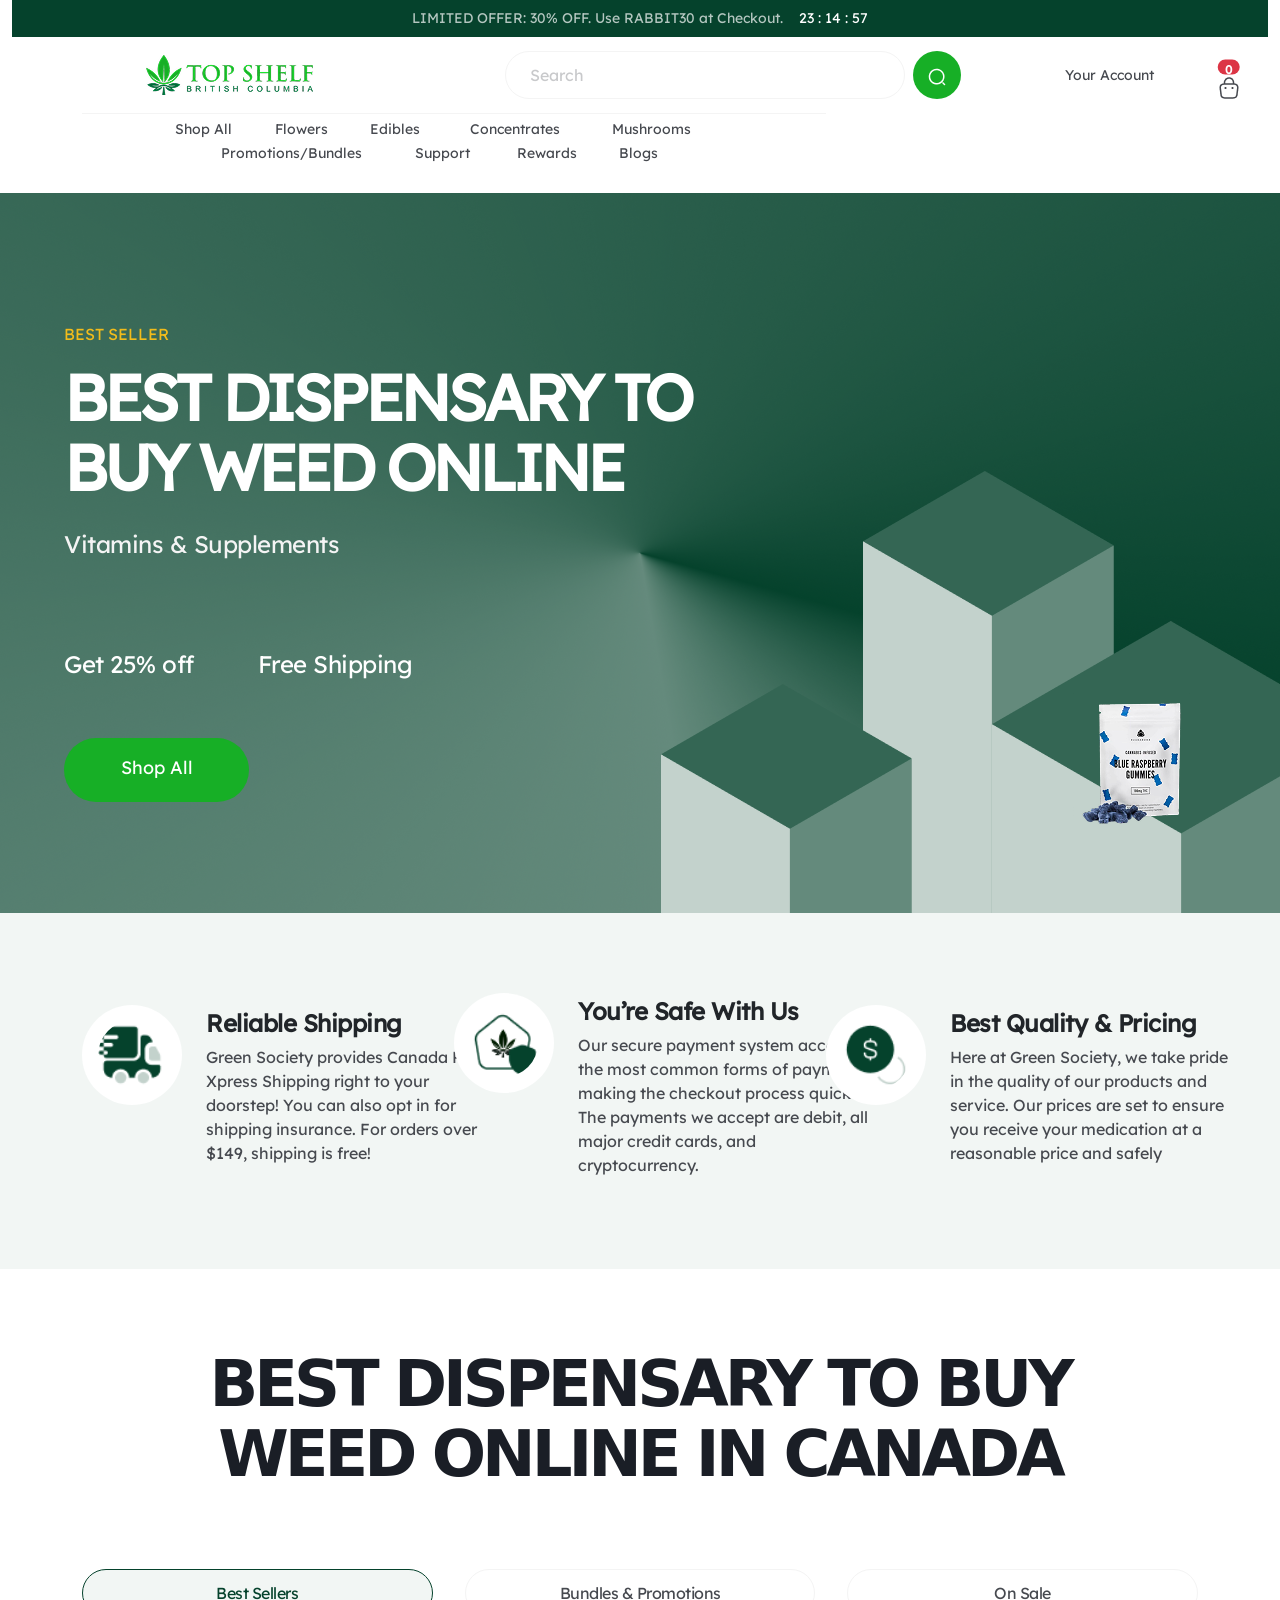
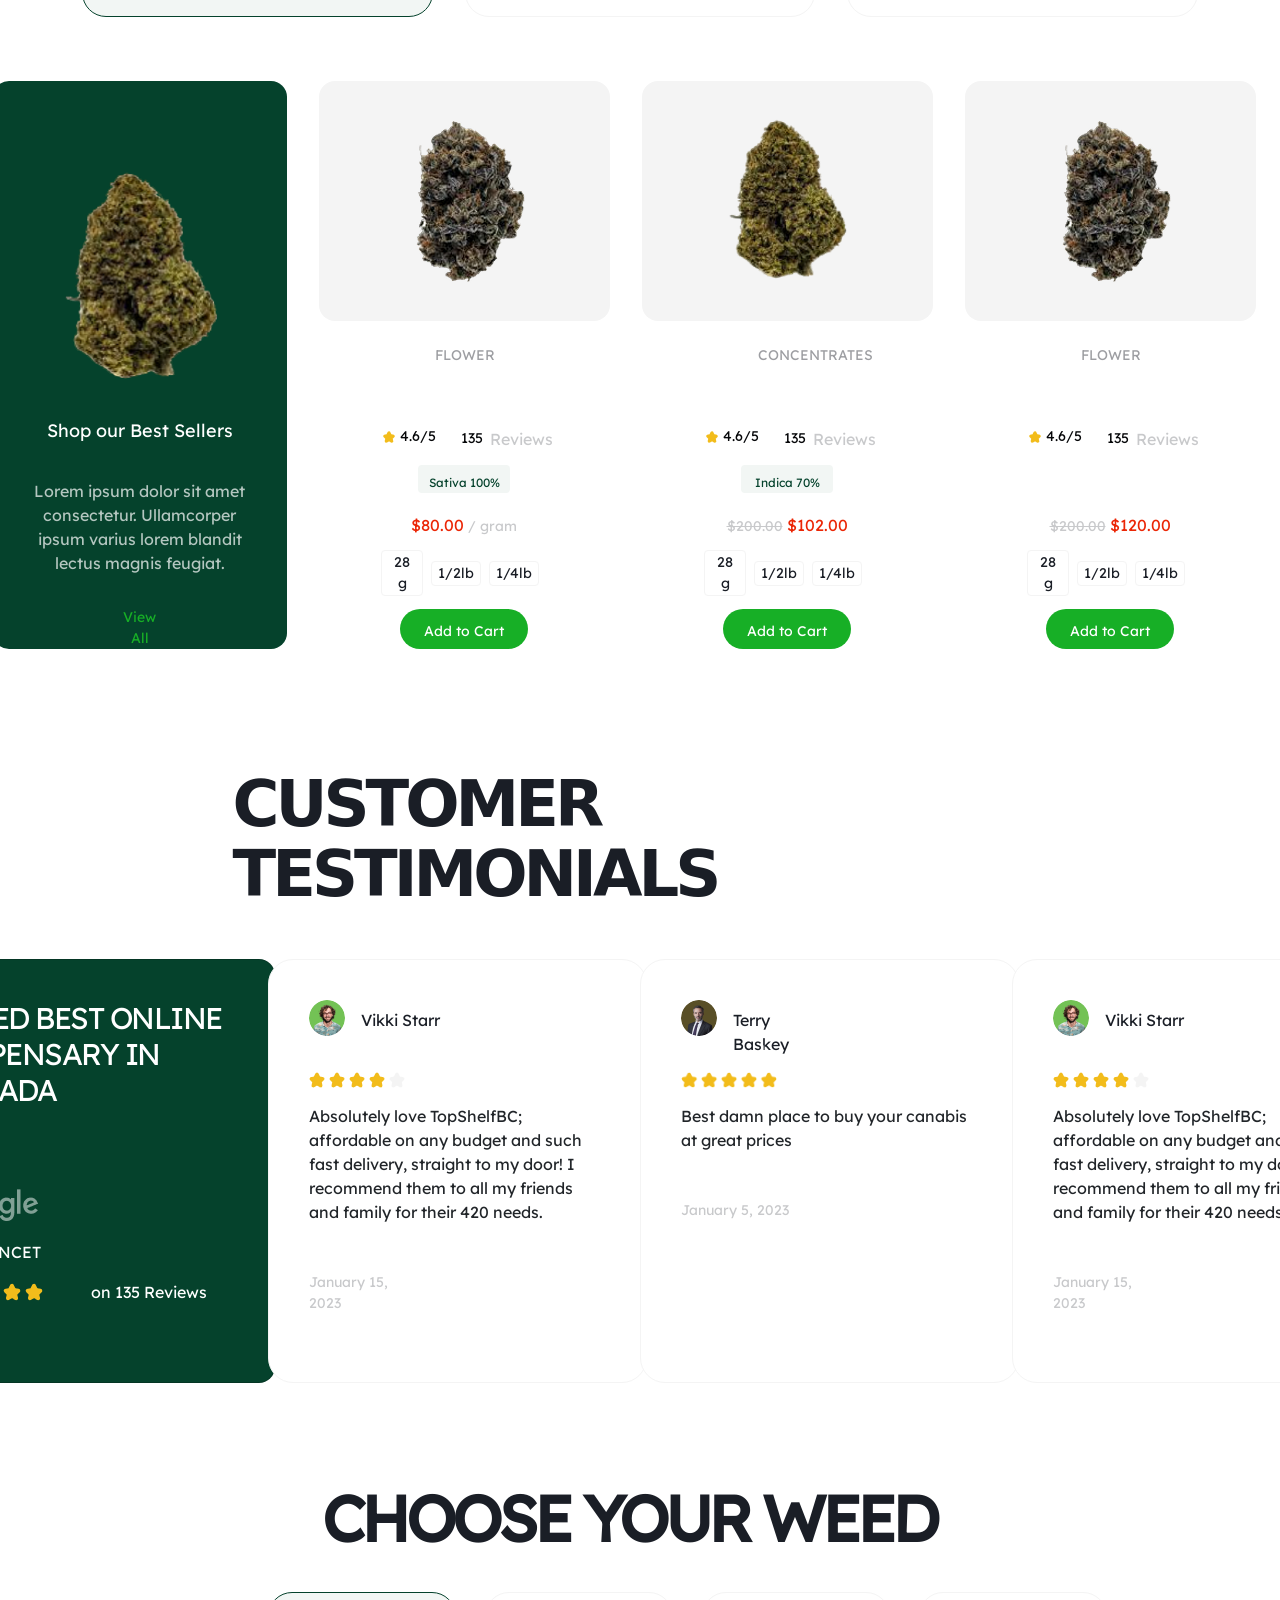
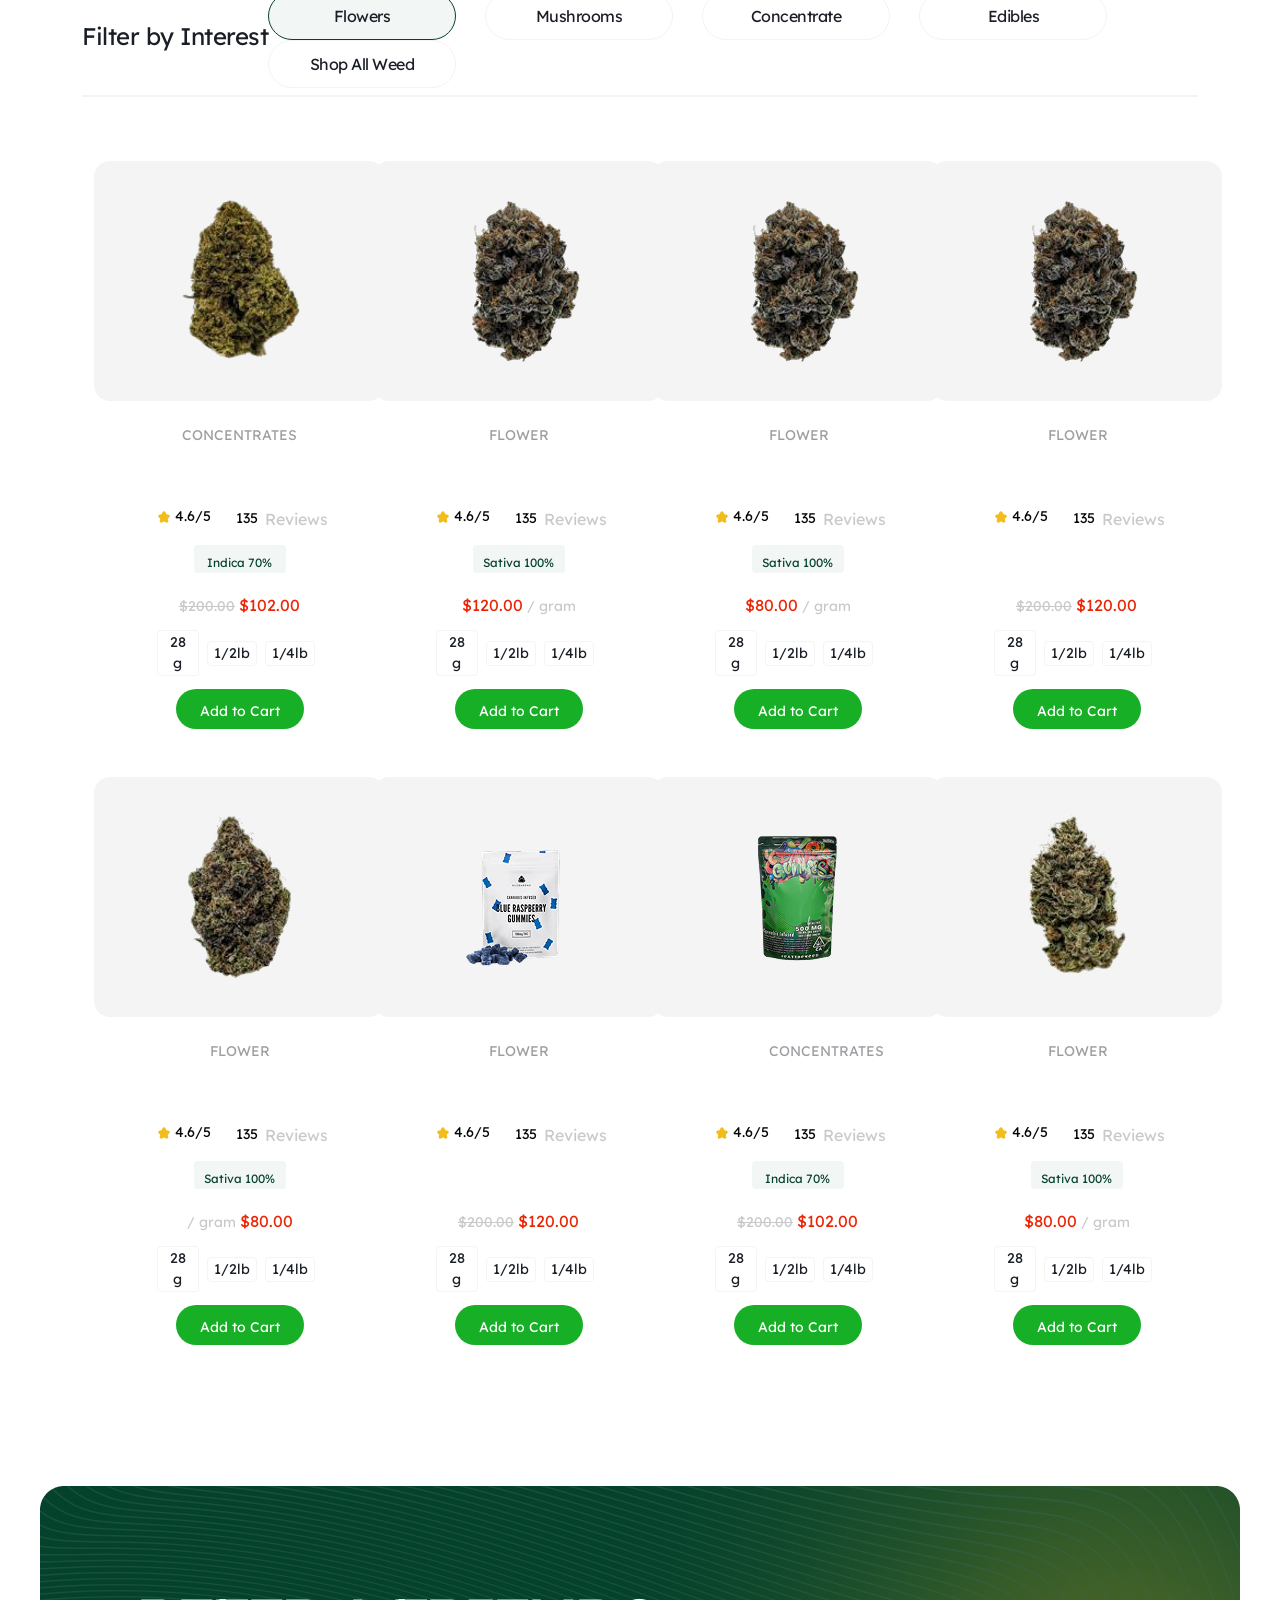
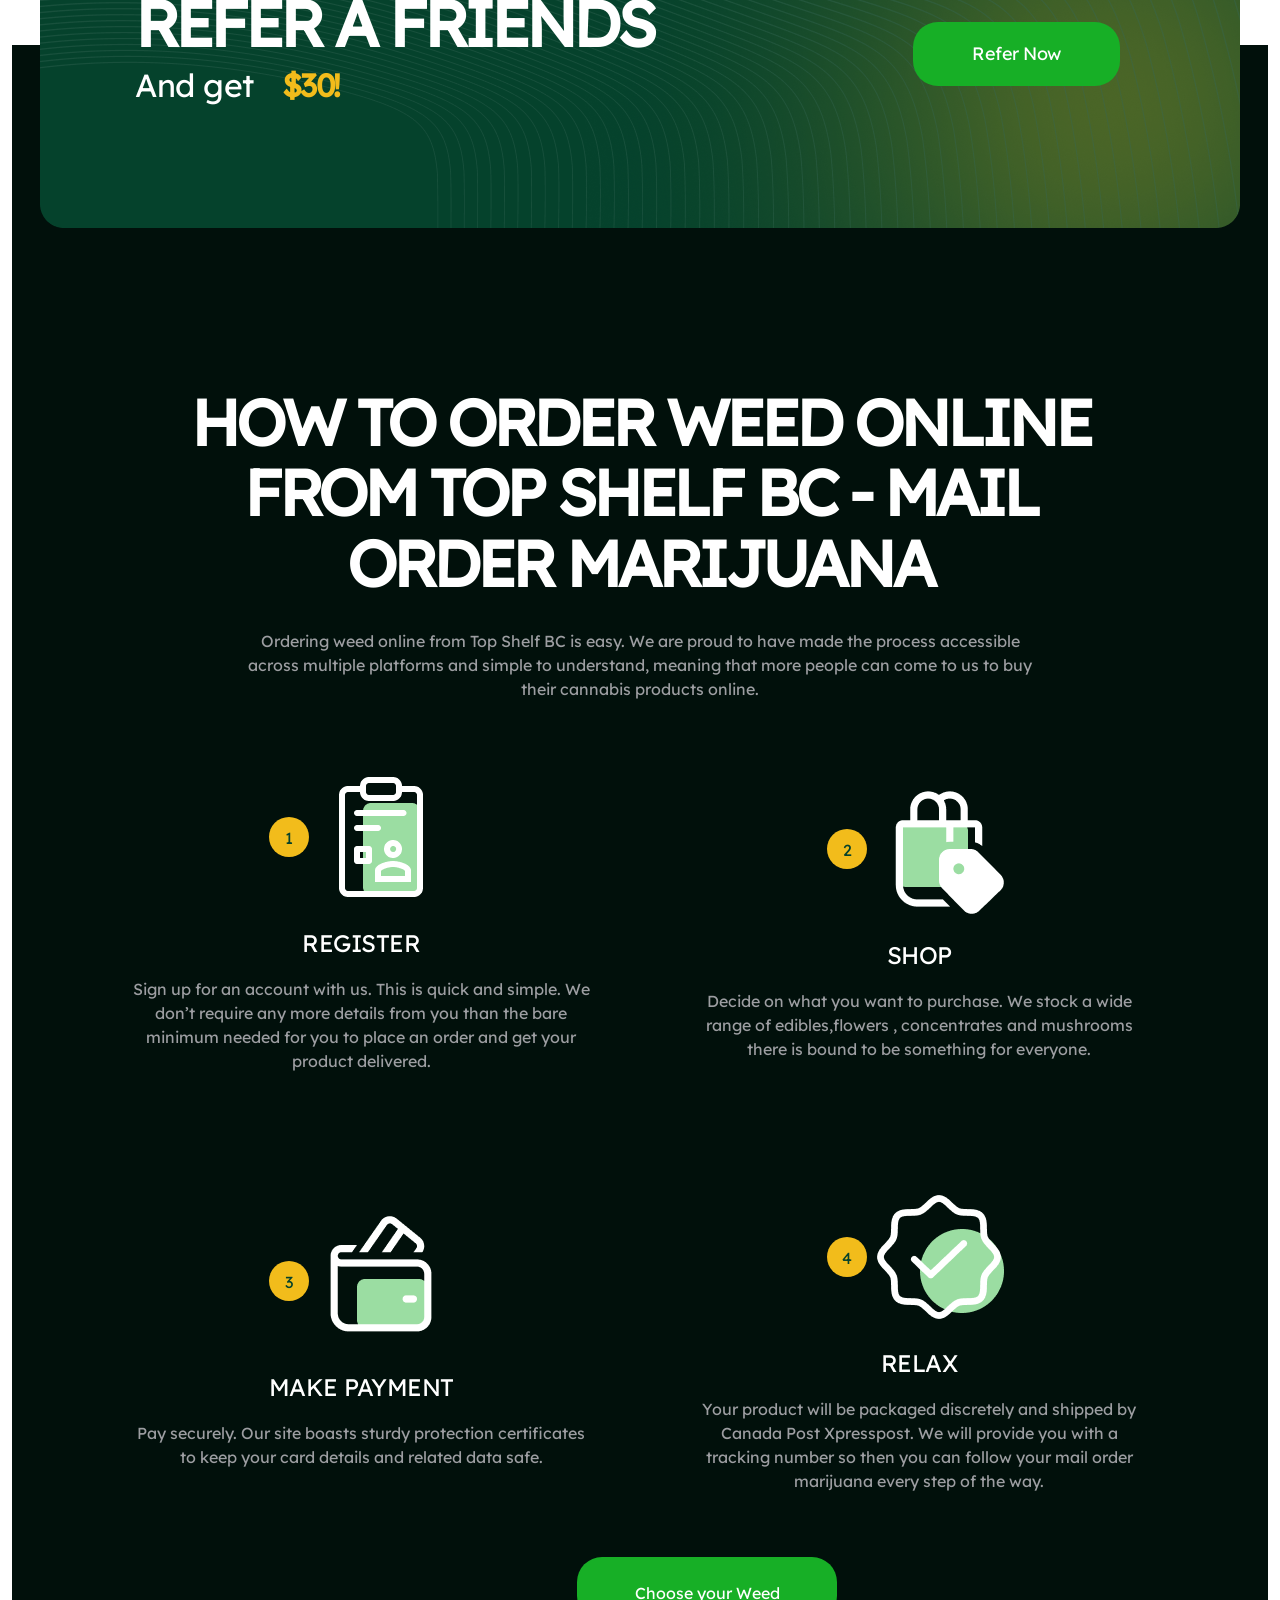
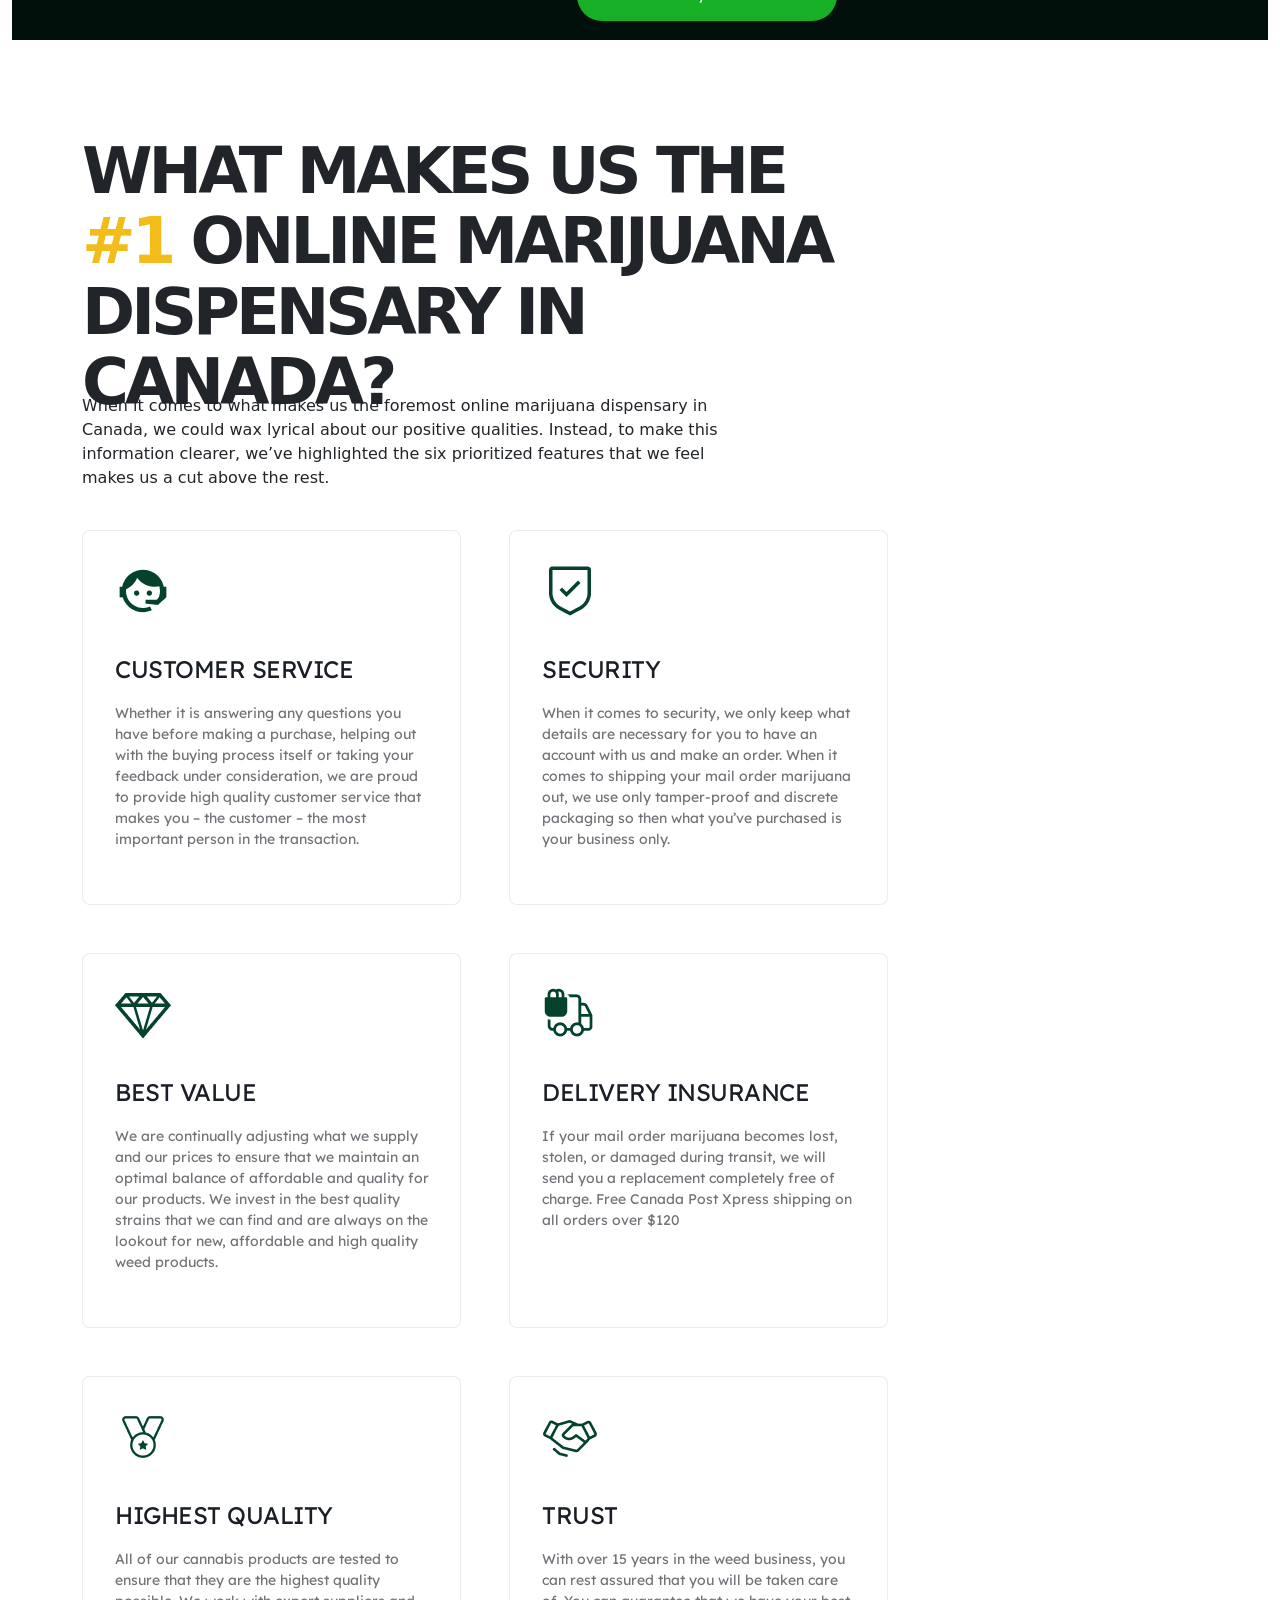
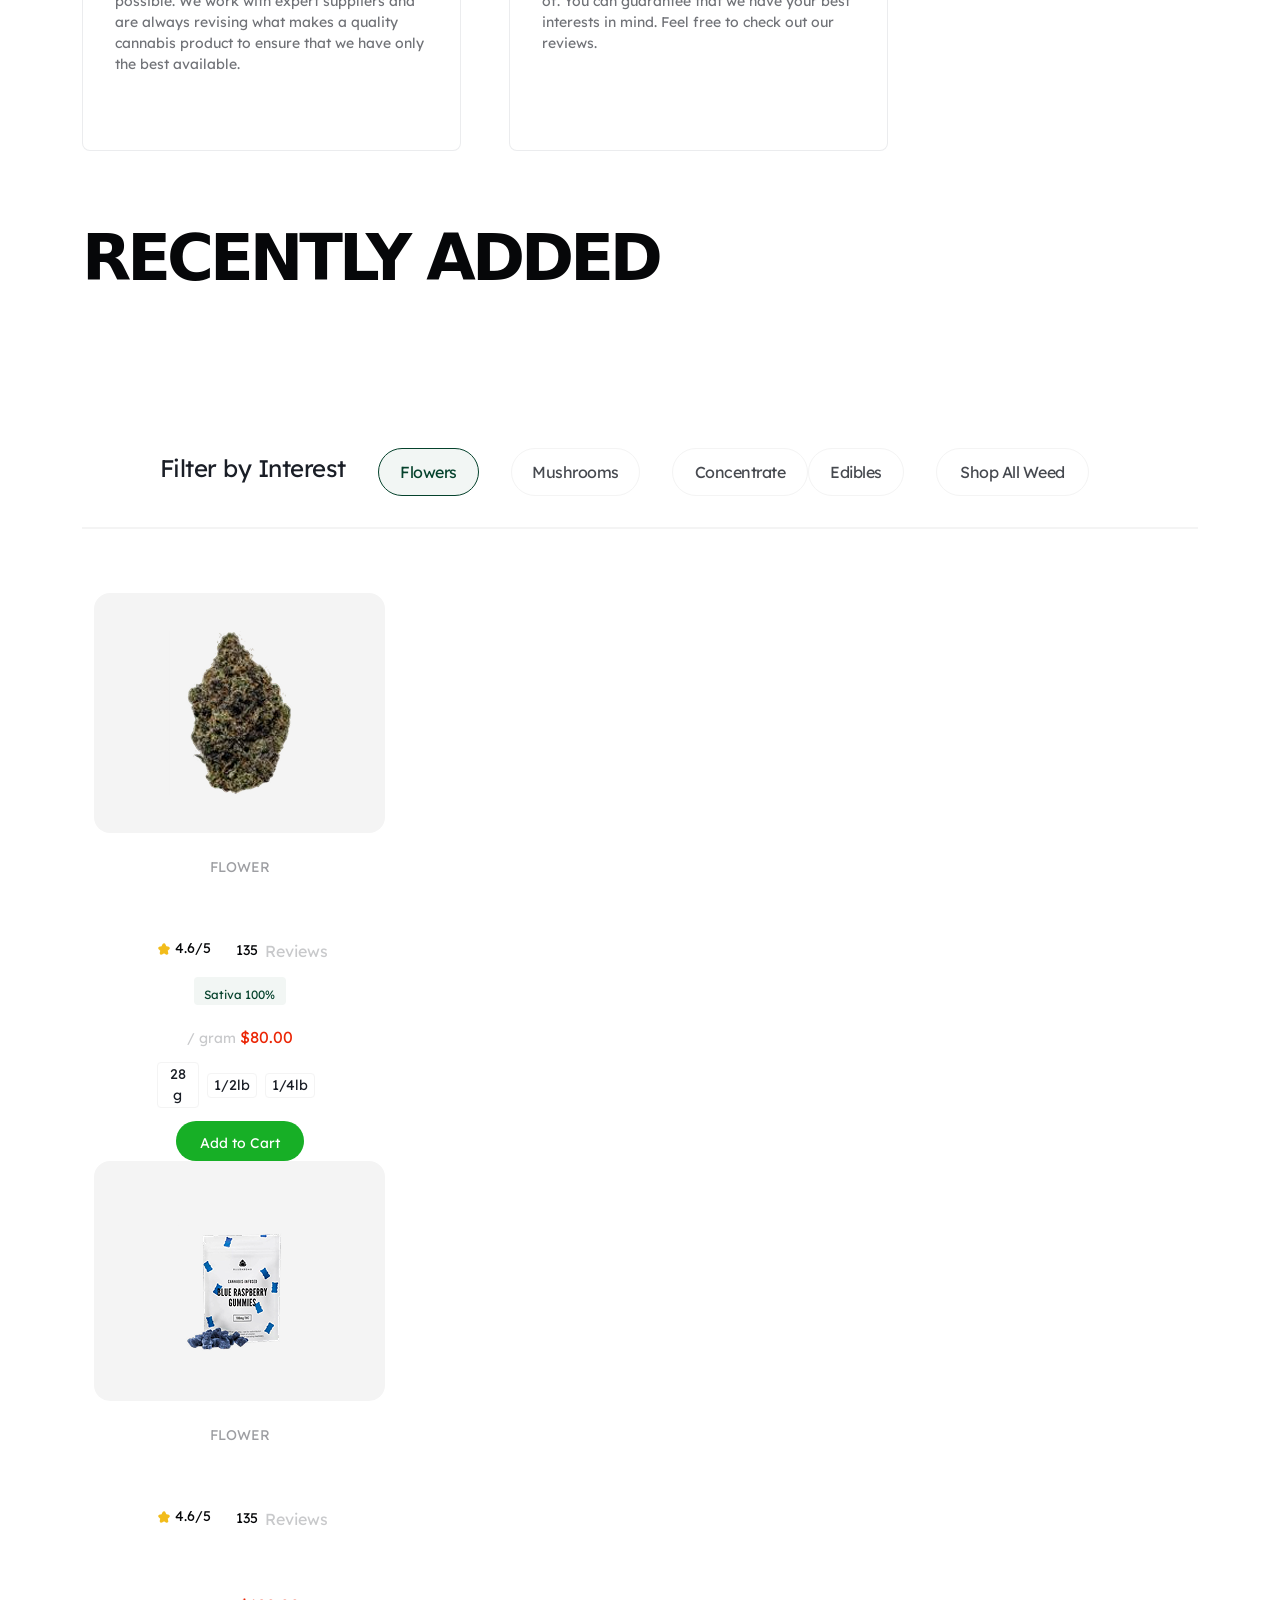
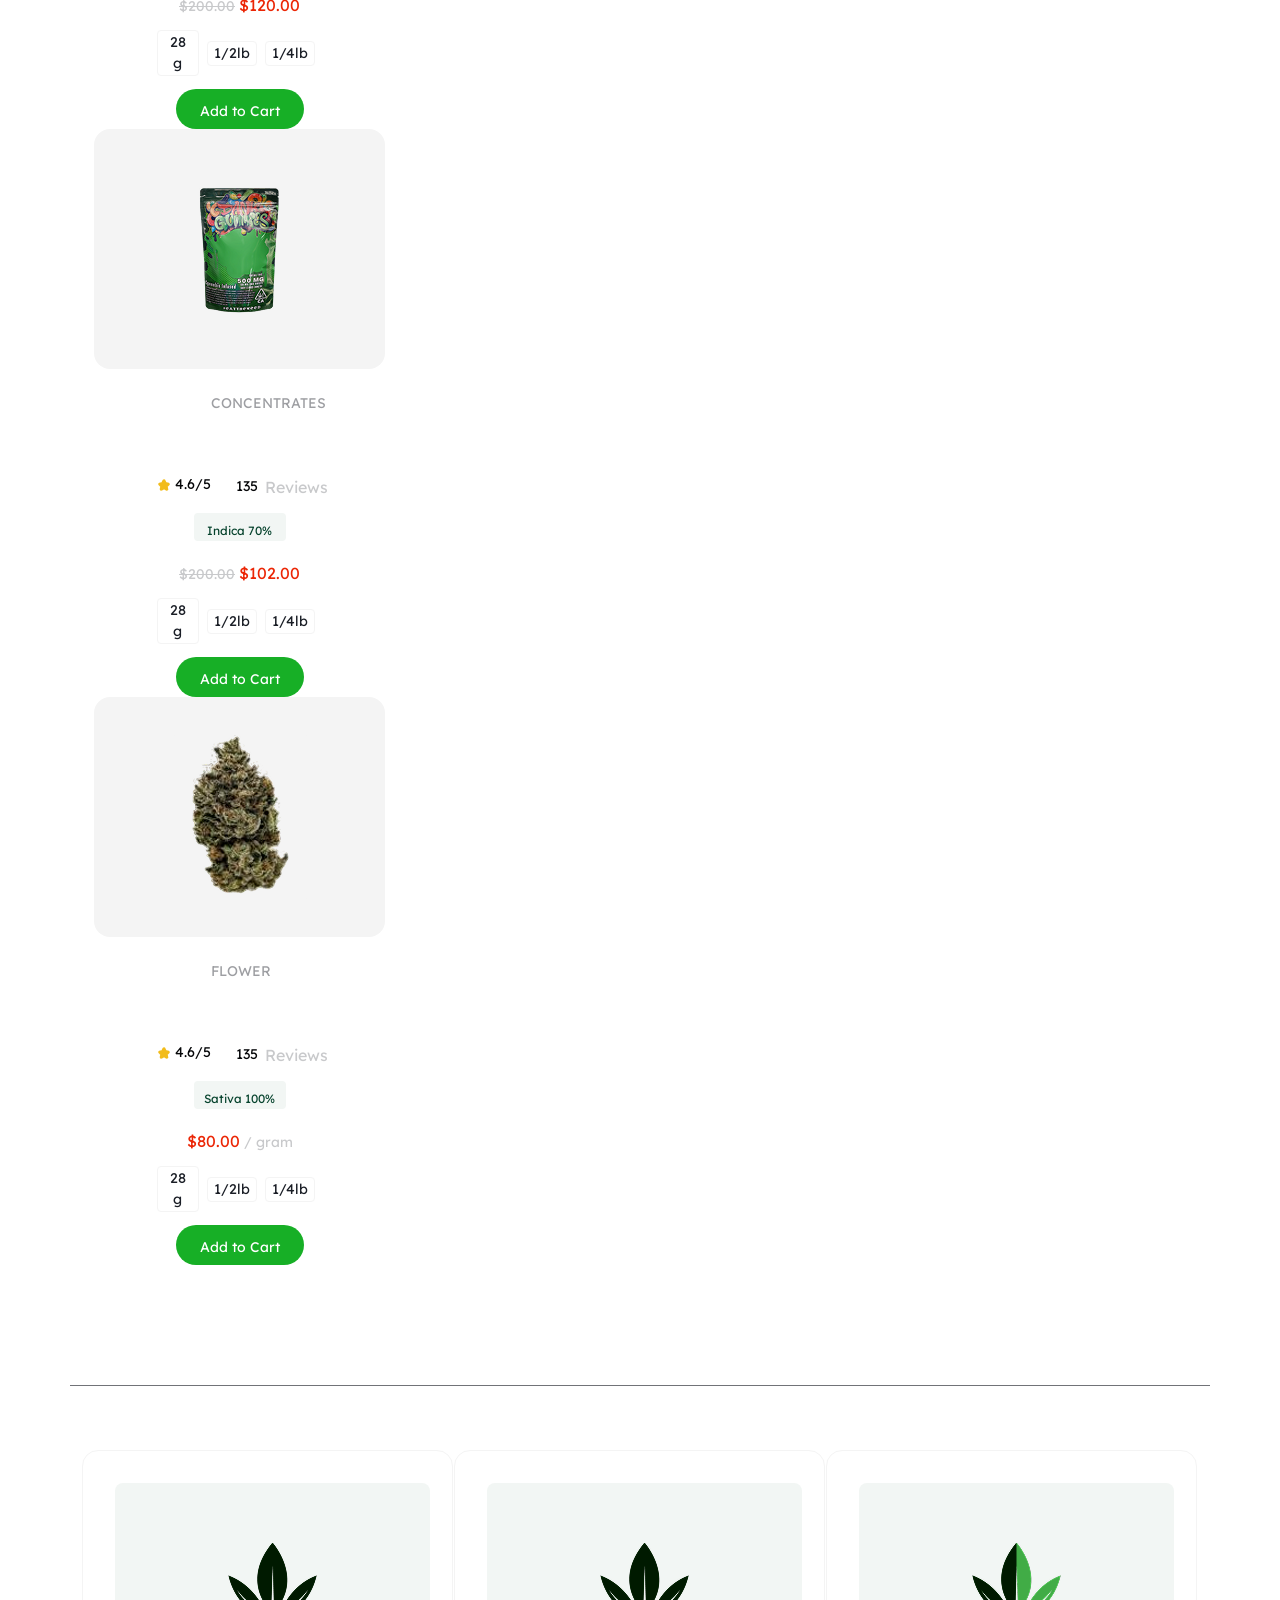
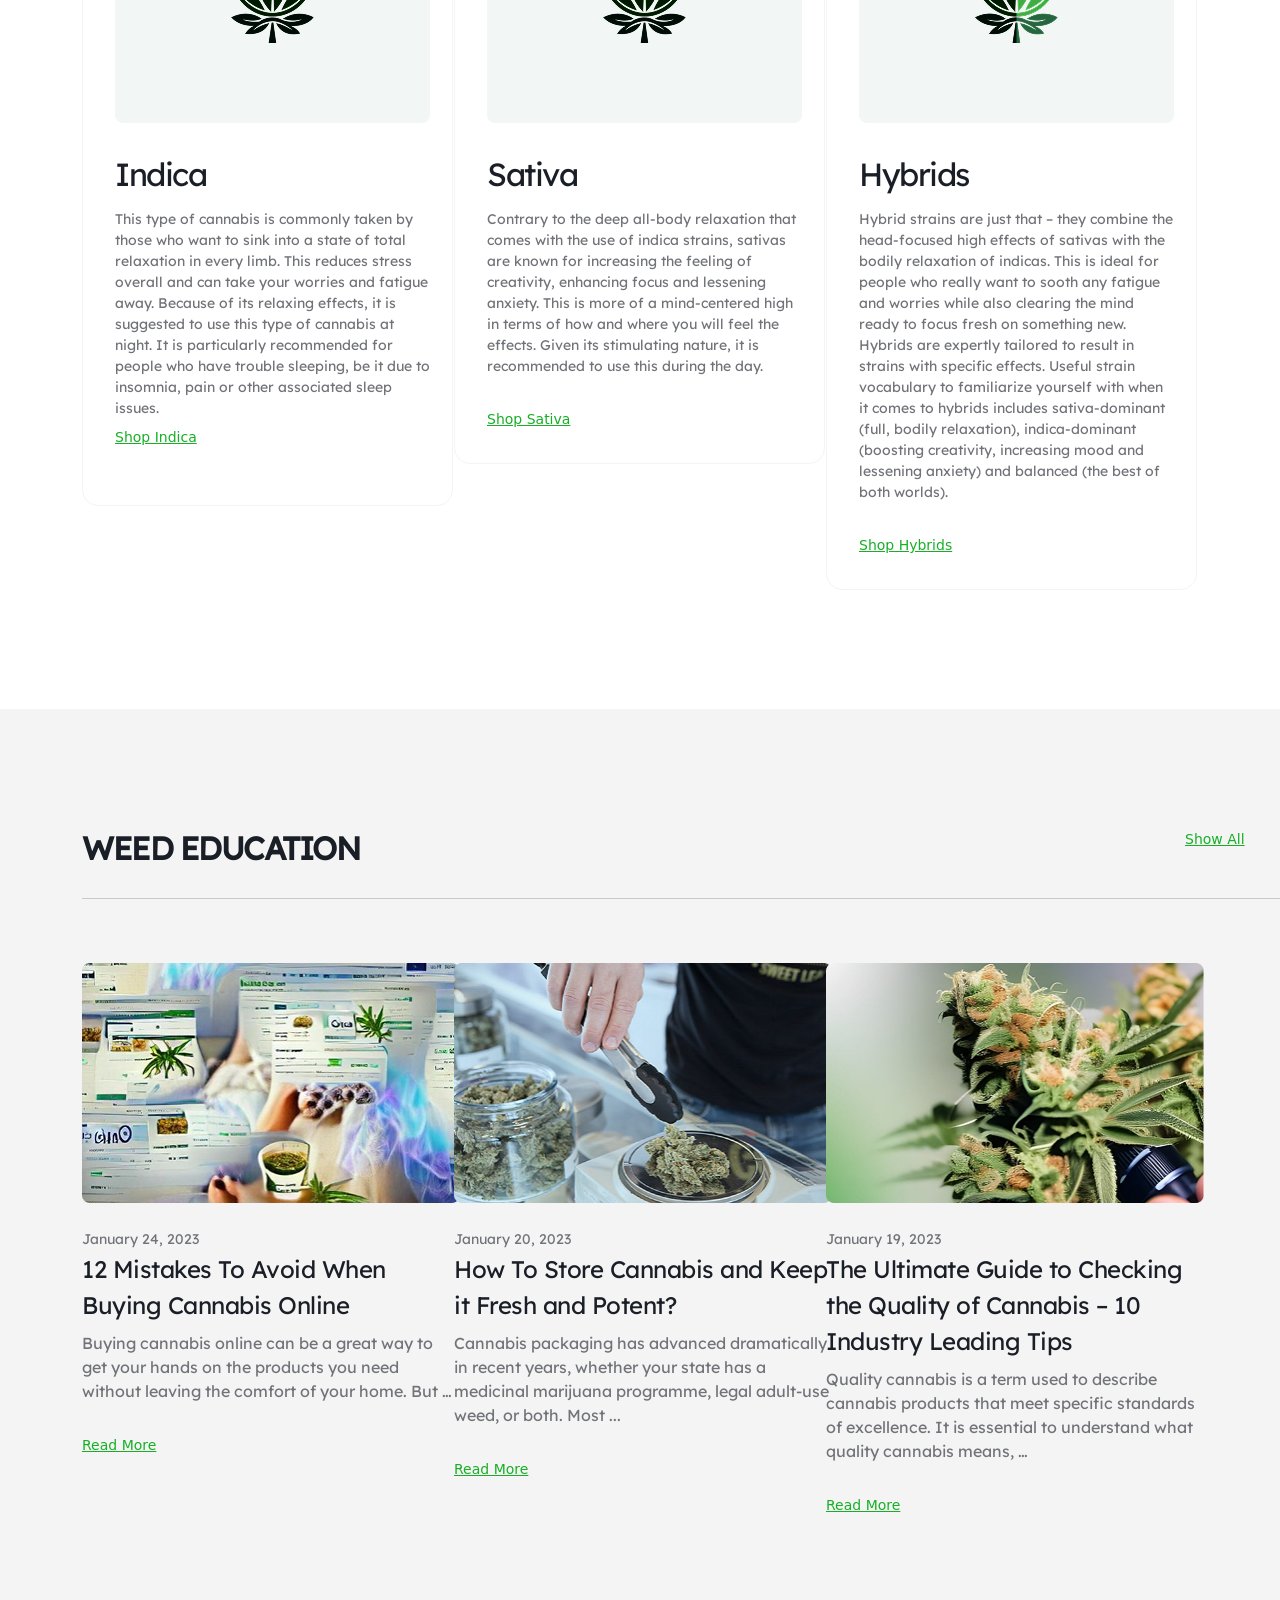
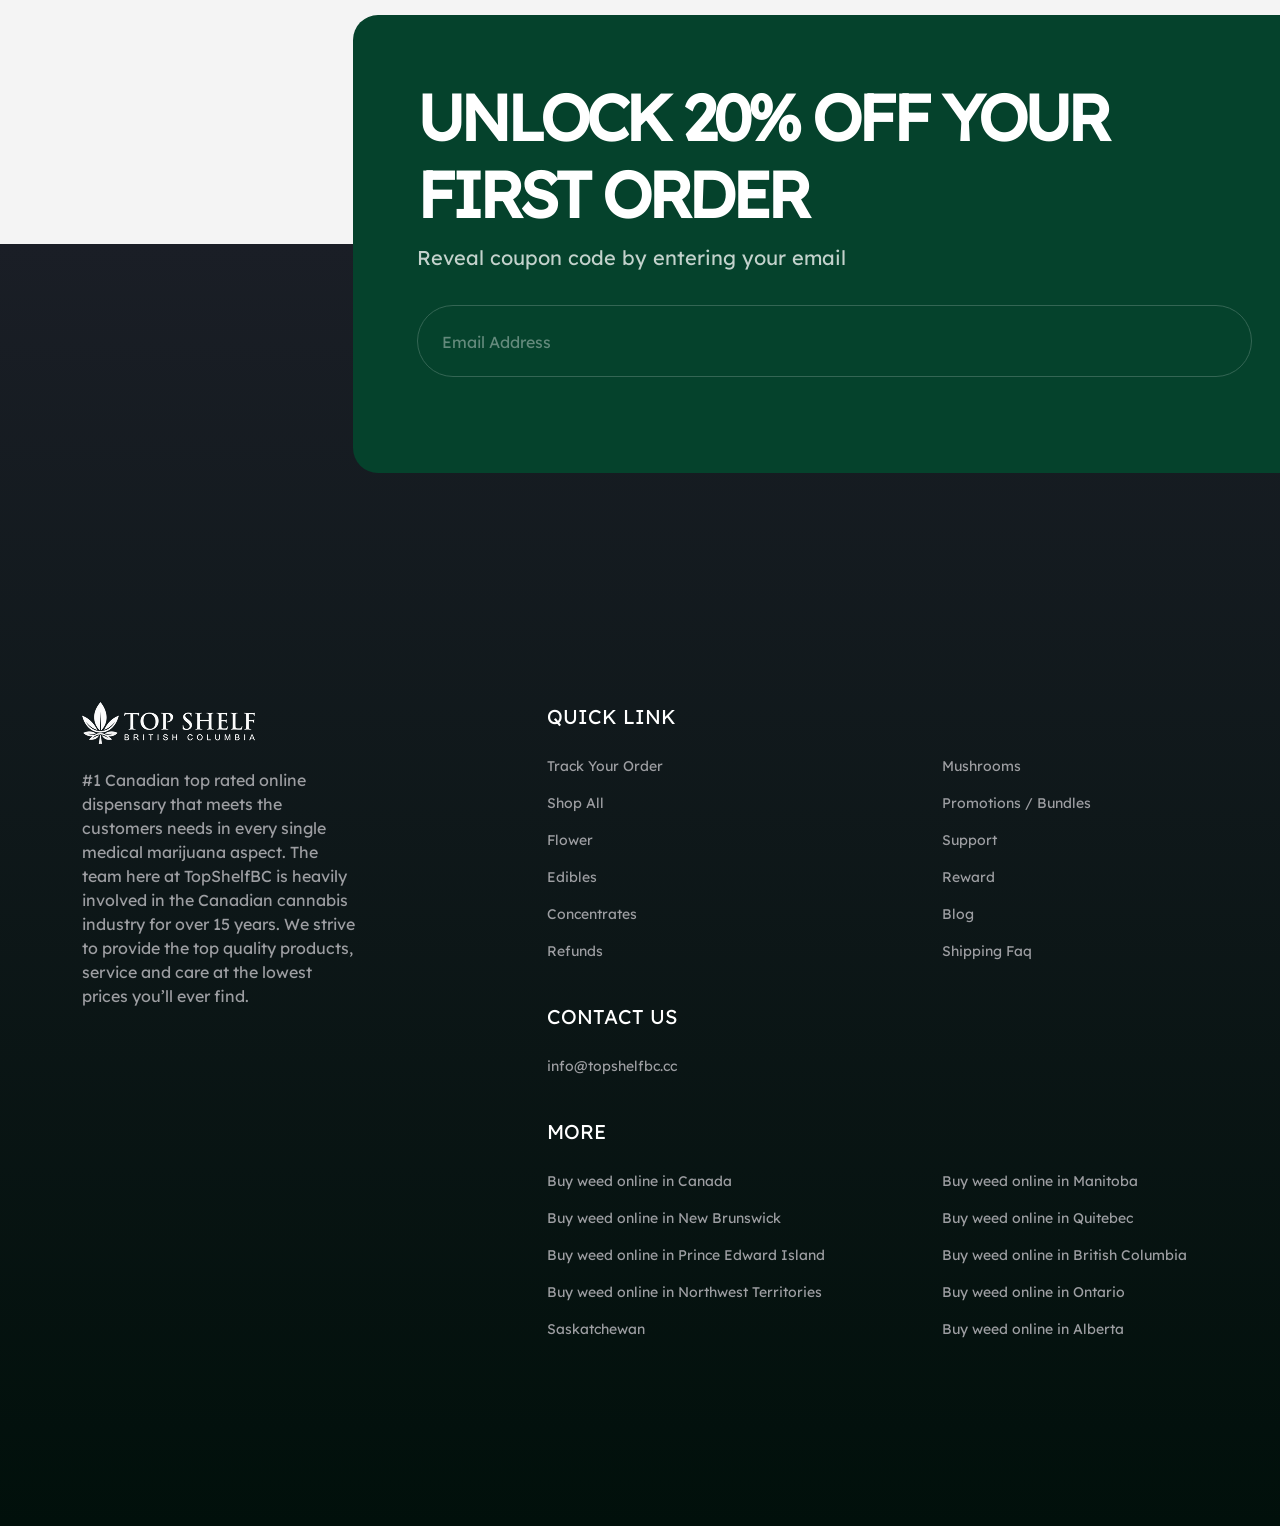
==== commit 7ac81843: "Update index.html" ====
--- a/PR1/index.html
+++ b/PR1/index.html
@@ -37,7 +37,7 @@
         <div class="container">
             <div class="col-12">
                 <nav
-                    class="navbar navbar-expand-lg flex-wrap flex-row justify-content-center align-content-center align-items-center">
+                    class="navbar navbar-expand-lg d-flex flex-wrap flex-row justify-content-center align-content-center align-items-center">
                     <div class="col-4">
                         <div class="logo">
                             <a class="navbar-brand" href="#"><img src="./ASSETS/icons/navbar/Logo.png" alt="#"></a>
@@ -159,9 +159,9 @@
 
         <!-- CARD 1 -->
         <div class="card1">
-            <div class="container d-xxl-flex flex-row justify-content-center align-content-center align-items-center">
+            <div class="container d-flex flex-row justify-content-center align-content-center align-items-center">
                 <div class="col-4">
-                    <div class="c1 mx-auto card-common d-xxl-flex flex-row ">
+                    <div class="c1 mx-auto card-common d-flex flex-row ">
                         <img src="./ASSETS/images/card 1/truck-fast.png" class="card-img-top" alt="#">
 
                         <div class="card-body">
@@ -173,7 +173,7 @@
                     </div>
                 </div>
                 <div class="col-4">
-                    <div class="c2 mx-auto card-common d-xxl-flex flex-row">
+                    <div class="c2 mx-auto card-common d-flex flex-row">
 
                         <img src="./ASSETS/images/card 1/safe-home.png" class="card-img-top" alt="#">
 
@@ -186,7 +186,7 @@
                     </div>
                 </div>
                 <div class="col-4">
-                    <div class="c3 mx-auto card-common d-xxl-flex flex-row">
+                    <div class="c3 mx-auto card-common d-flex flex-row">
 
                         <img src="./ASSETS/images/card 1/coin.png" class="card-img-top" alt="#">
 
@@ -467,7 +467,7 @@
                     </div>
                 </div>
                 <div
-                    class="container category1 d-xxl-flex flex-wrap flex-row justify-content-center align-content-center align-items-center ">
+                    class="container category1 d-flex flex-wrap flex-row justify-content-center align-content-center align-items-center ">
                     <div class="col-3 ">
                         <div class="c5">
                             <div class="card2-img">
@@ -640,7 +640,7 @@
                     </div>
                 </div>
                 <div
-                    class="container category2 my-5 d-xxl-flex flex-wrap flex-row justify-content-center align-content-center align-items-center ">
+                    class="container category2 my-5 d-flex flex-wrap flex-row justify-content-center align-content-center align-items-center ">
                     <div class="col-3 ">
                         <div class="c5">
                             <div class="card2-img">
@@ -1472,4 +1472,4 @@
     <script src="./ASSETS/js/script.js"></script>
 </body>
 
-</html>+</html>
--- a/PR1/ASSETS/css/footer.css
+++ b/PR1/ASSETS/css/footer.css
@@ -41,14 +41,14 @@
     flex-wrap: nowrap;
 }
 
-.sec1 {
+.part2 .sec1 {
     display: flex;
     flex-direction: column;
     flex-wrap: nowrap;
     margin-bottom: 40px;
 }
 
-.sec1 h2 {
+.part2 .sec1 h2 {
     width: 354px;
     height: 30px;
     font-family: Lexend;
@@ -192,4 +192,4 @@
 }
 .privacy-rights a{
     margin-right: 32px;
-}+}
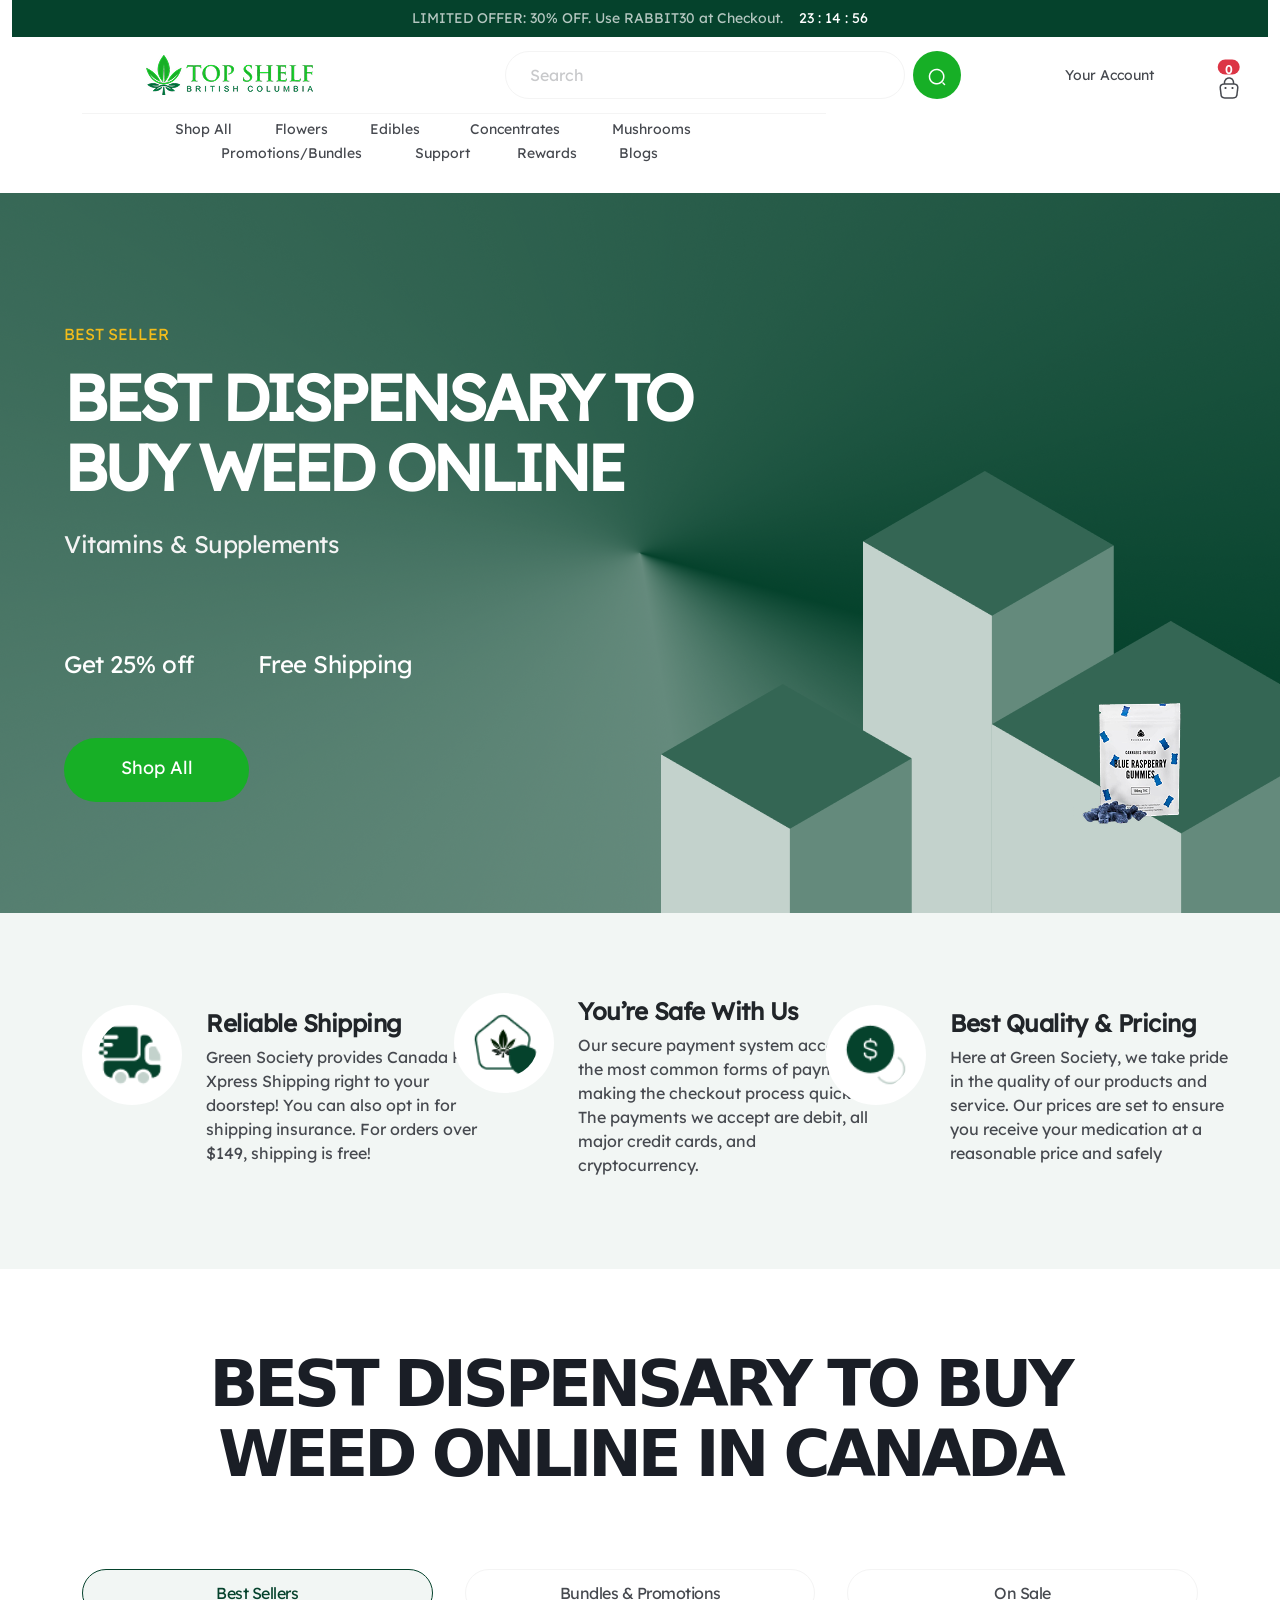
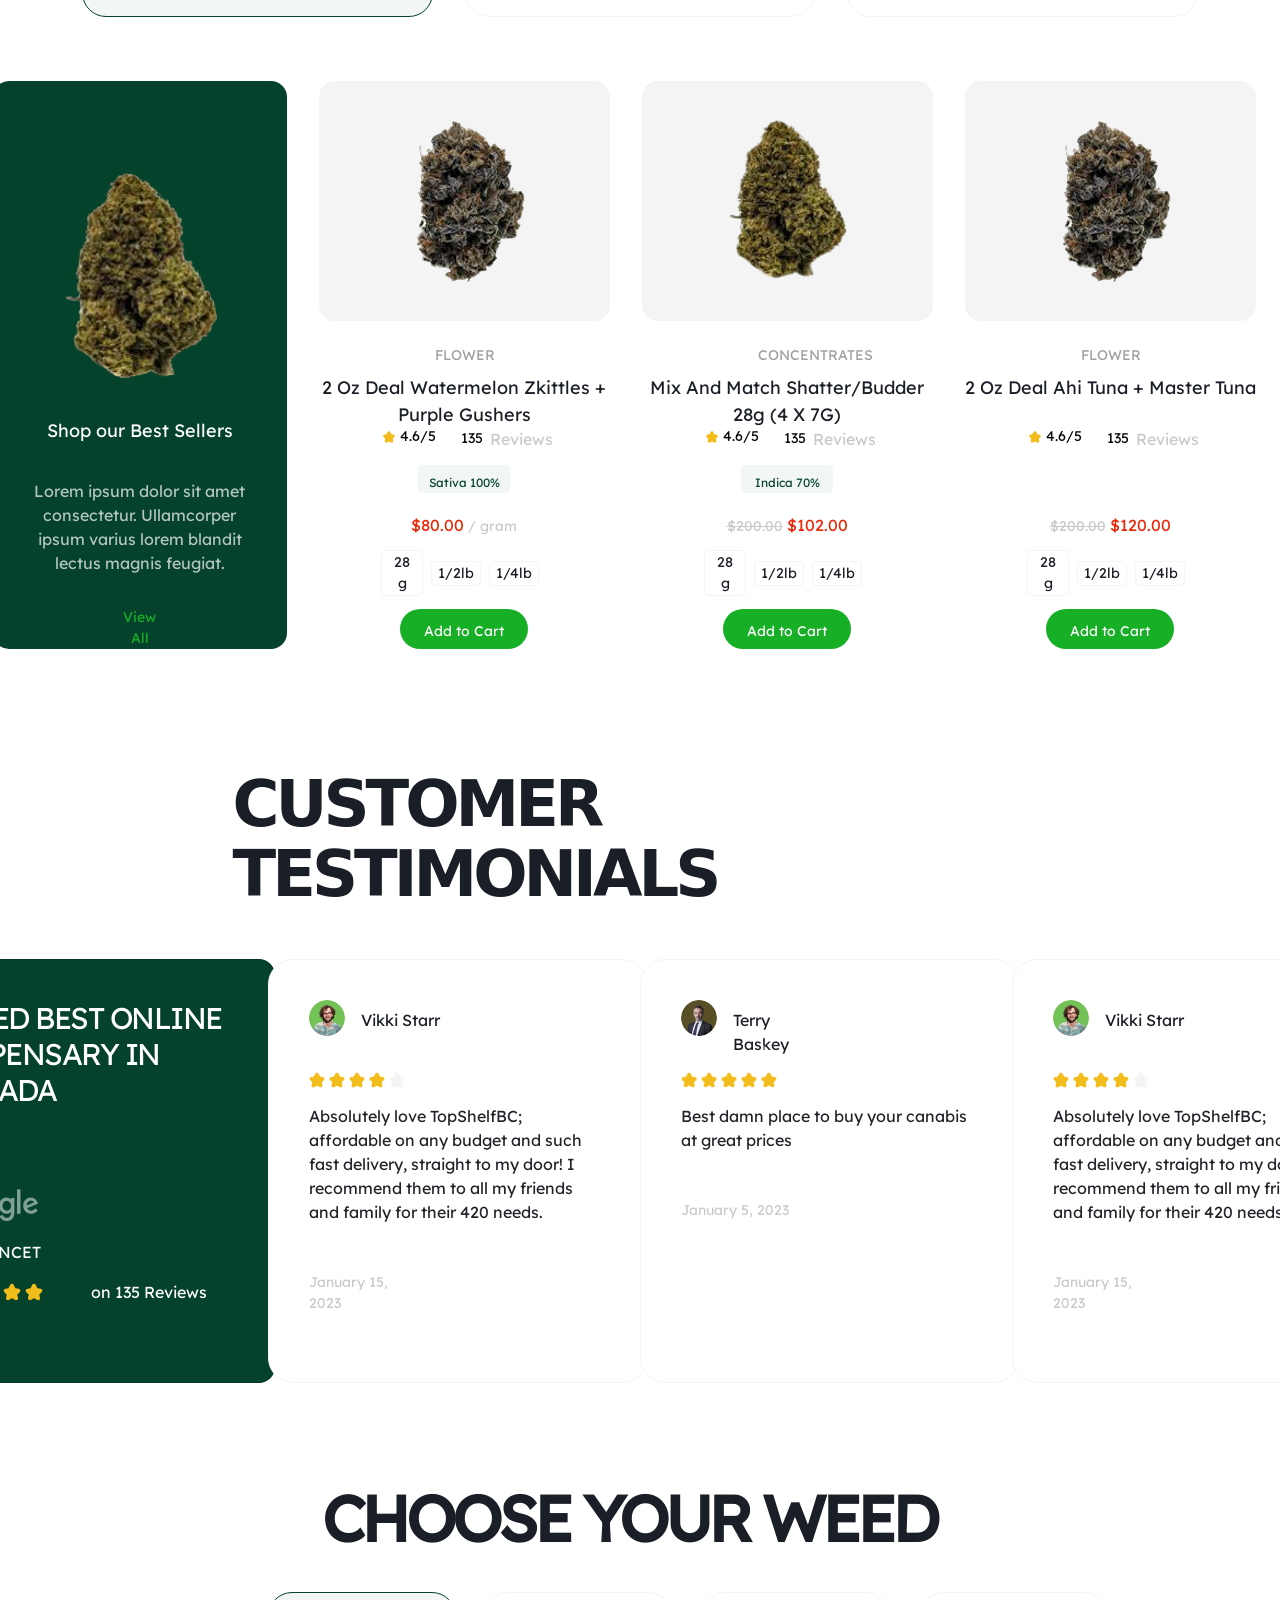
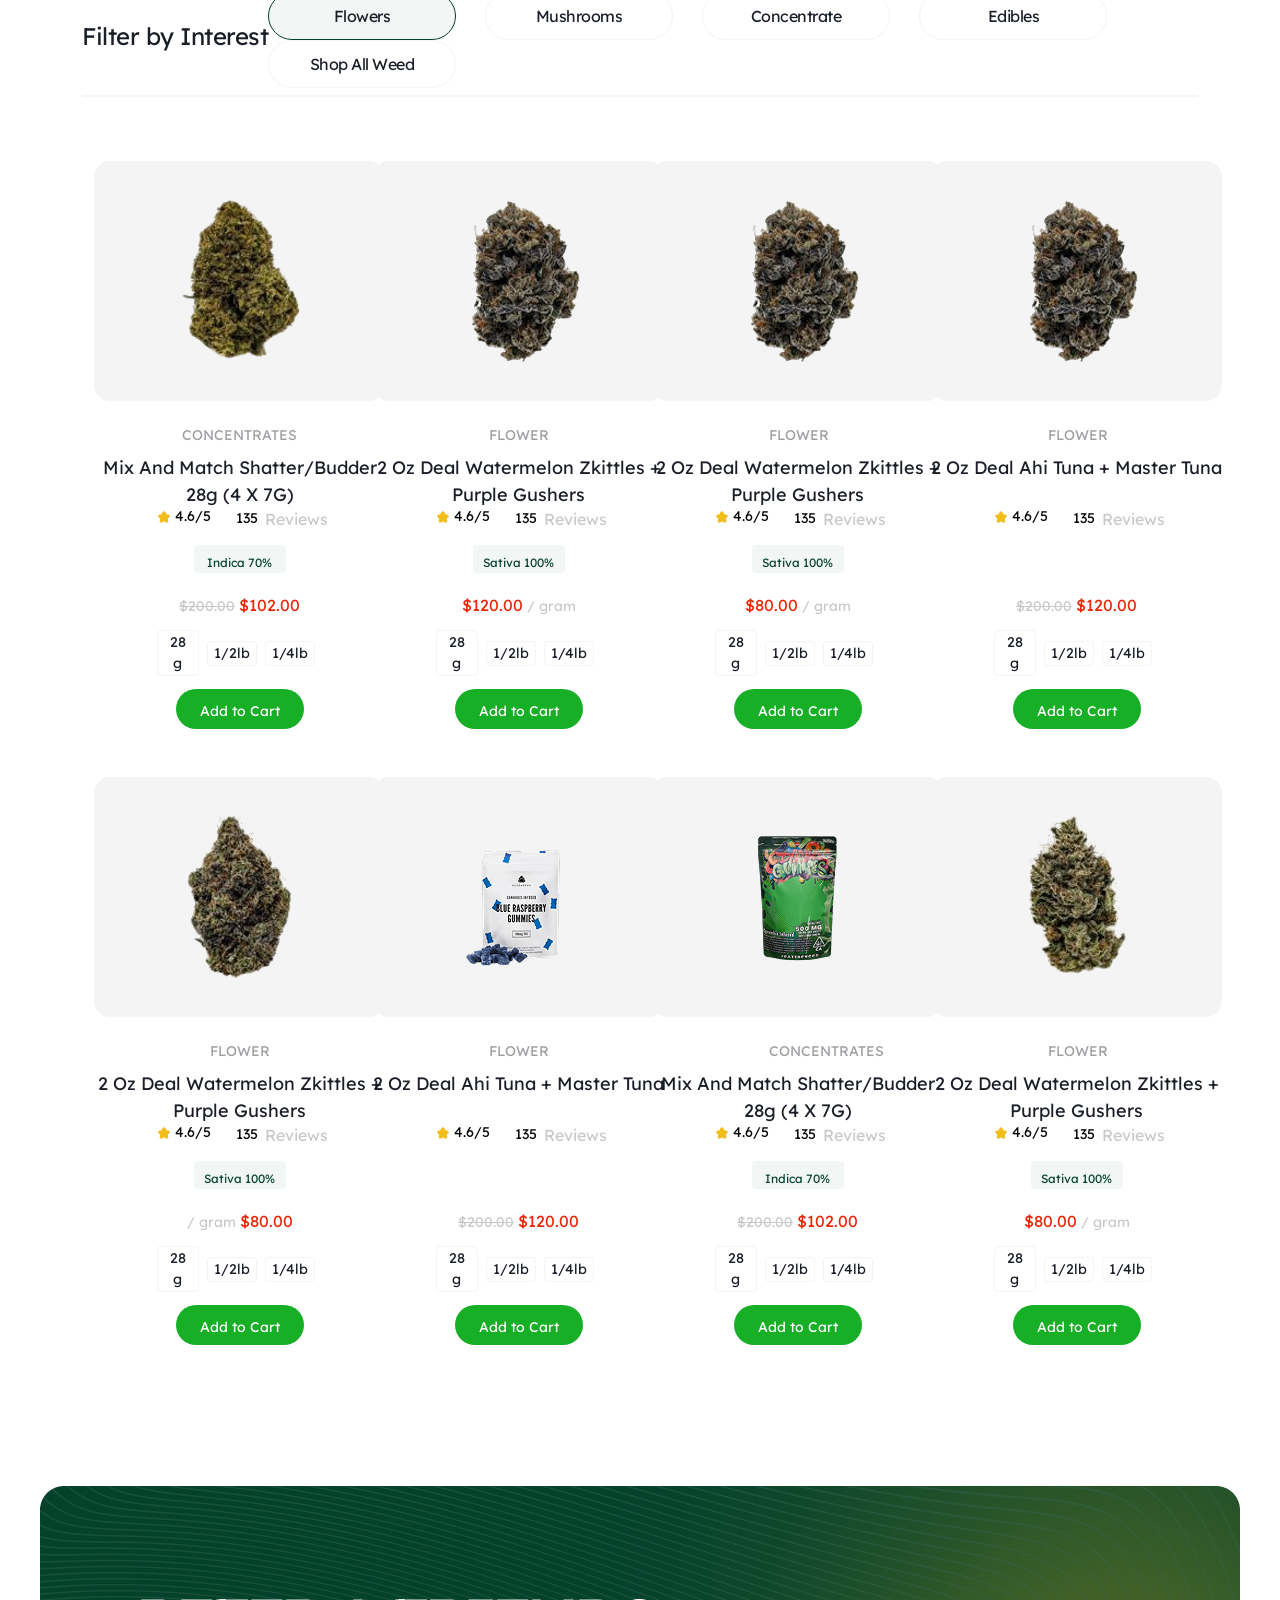
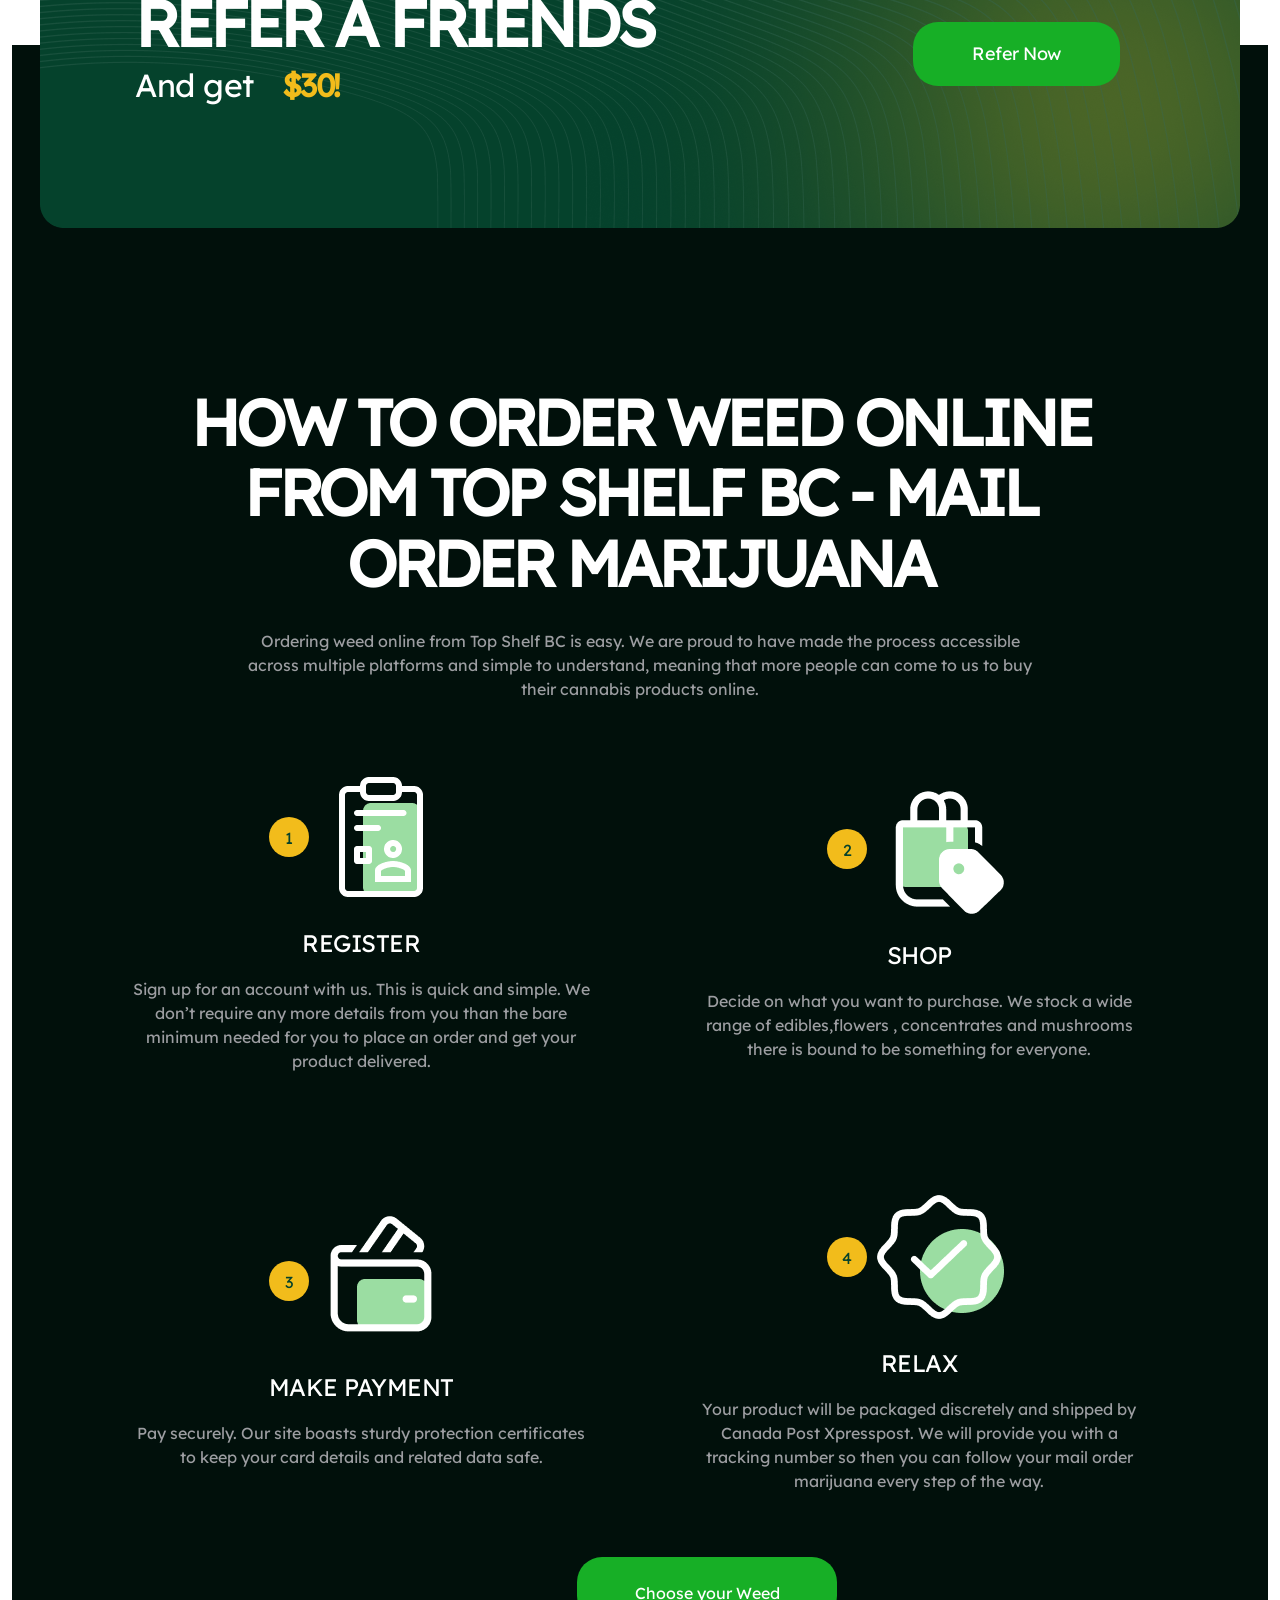
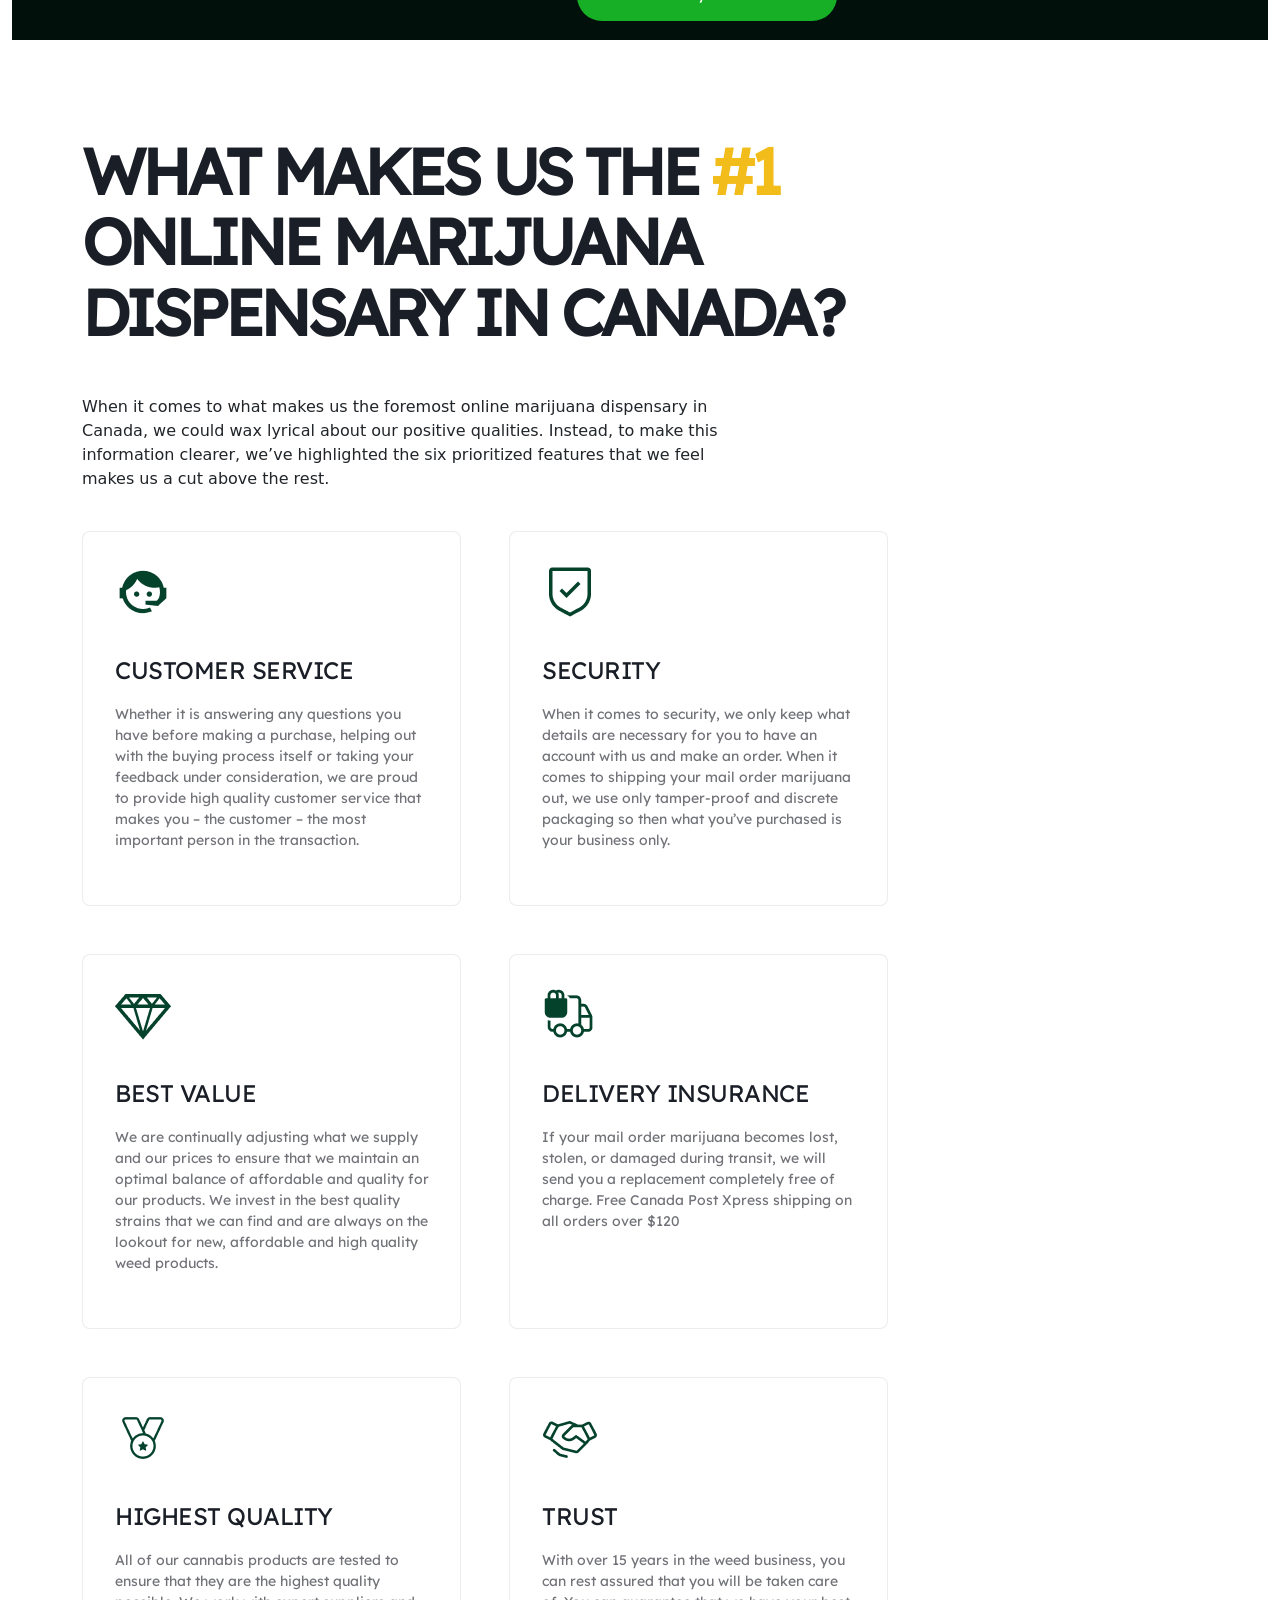
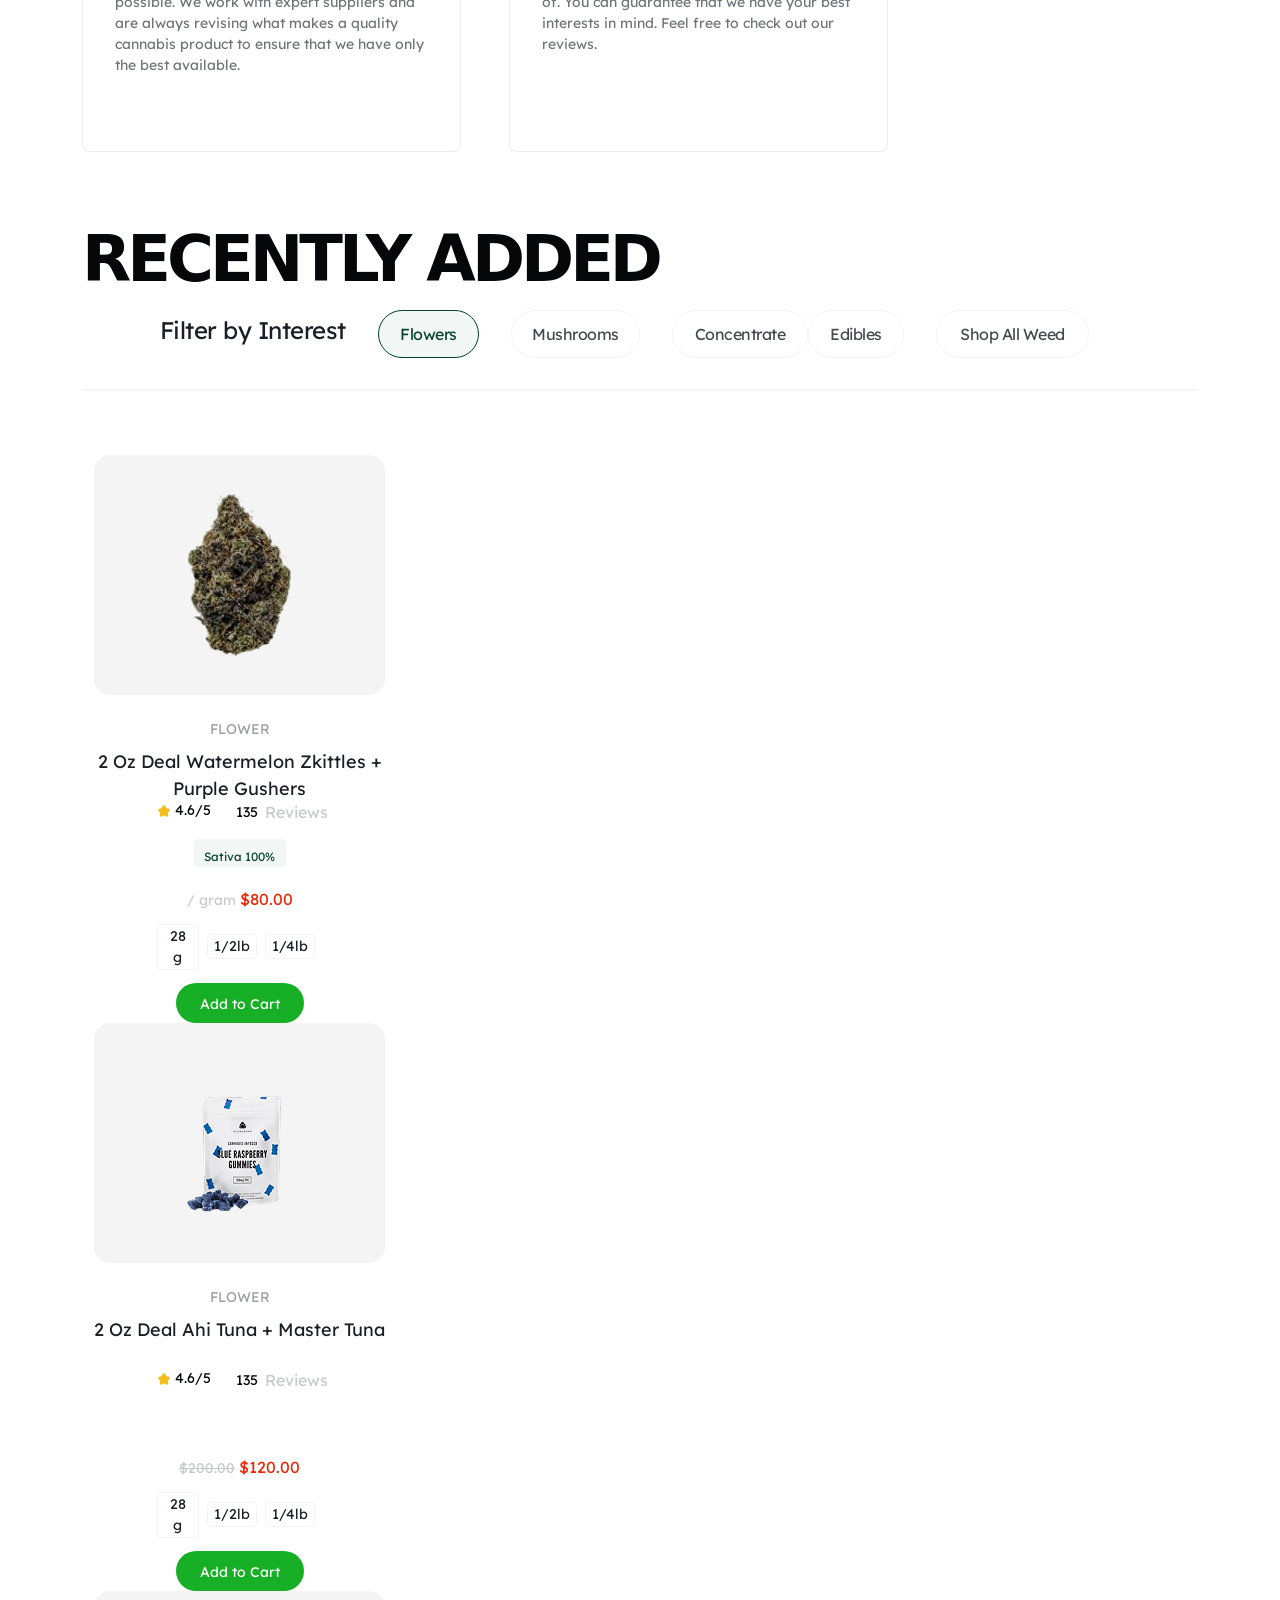
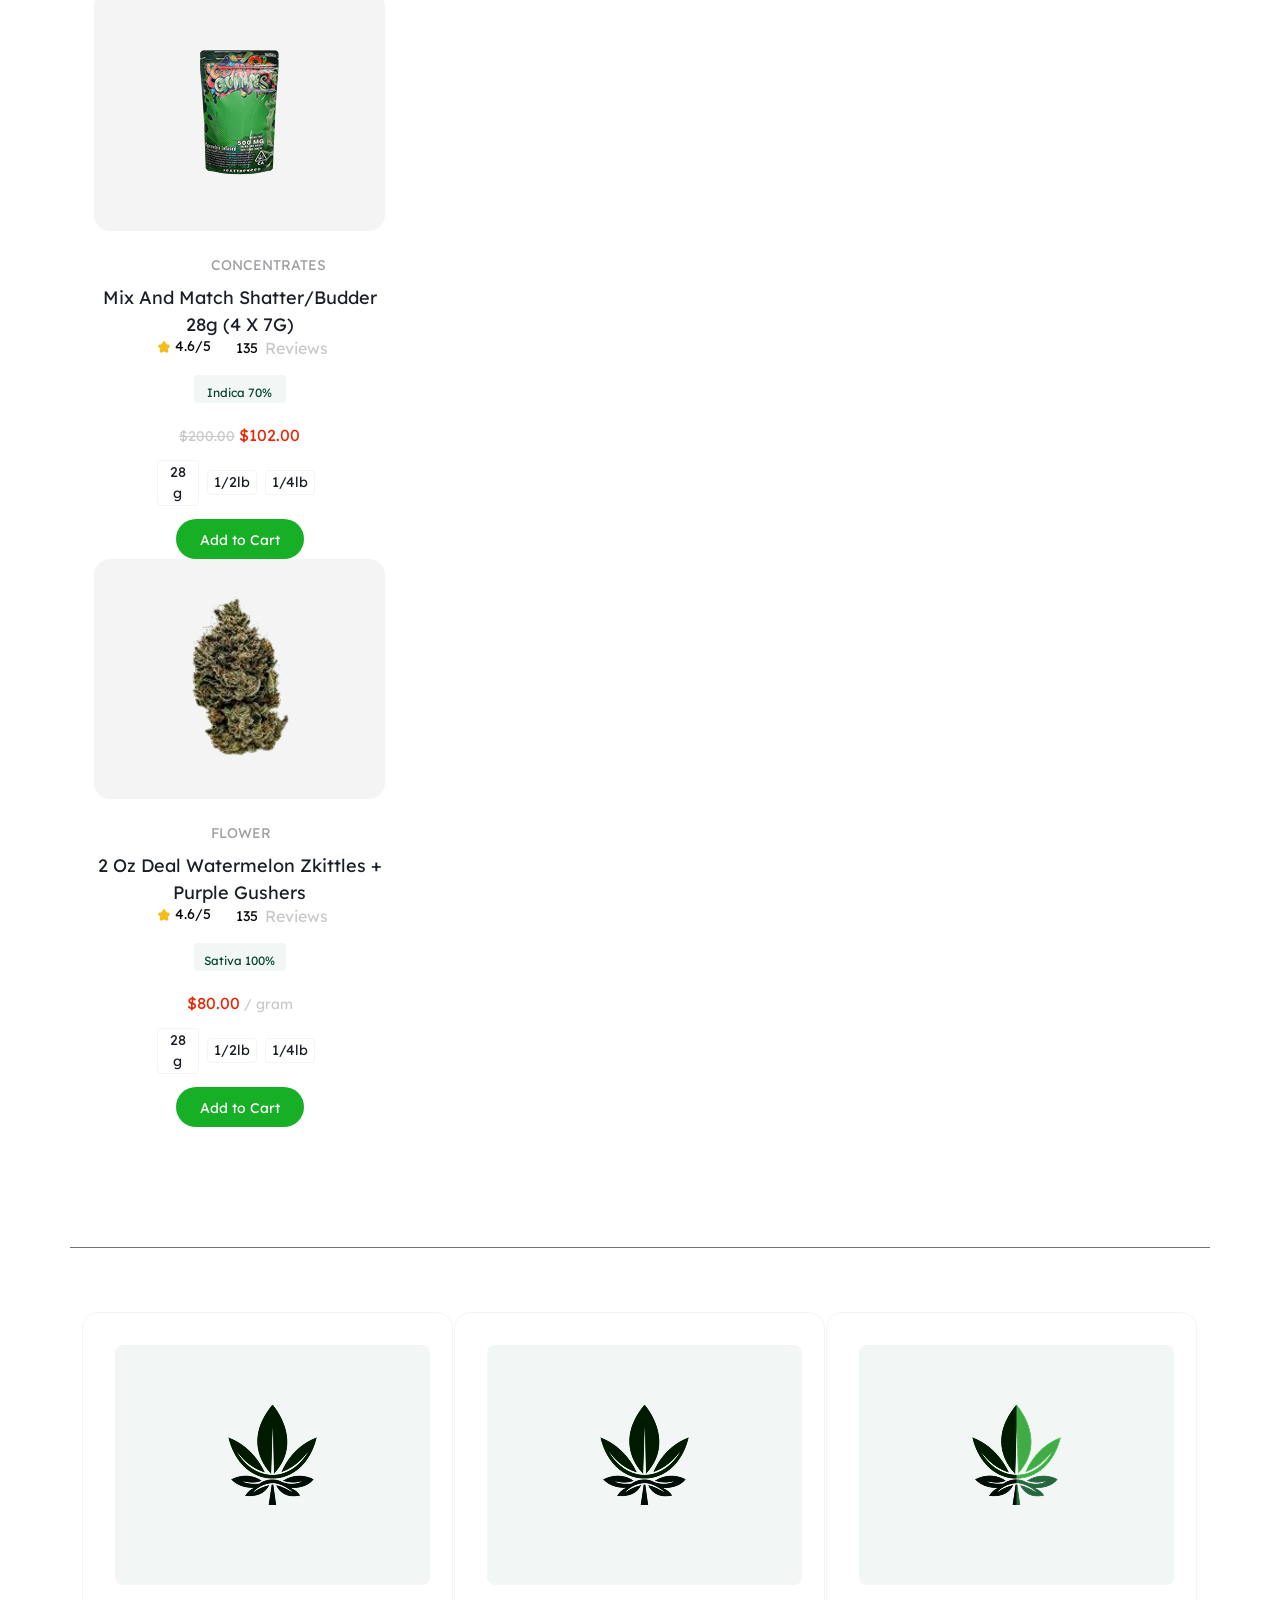
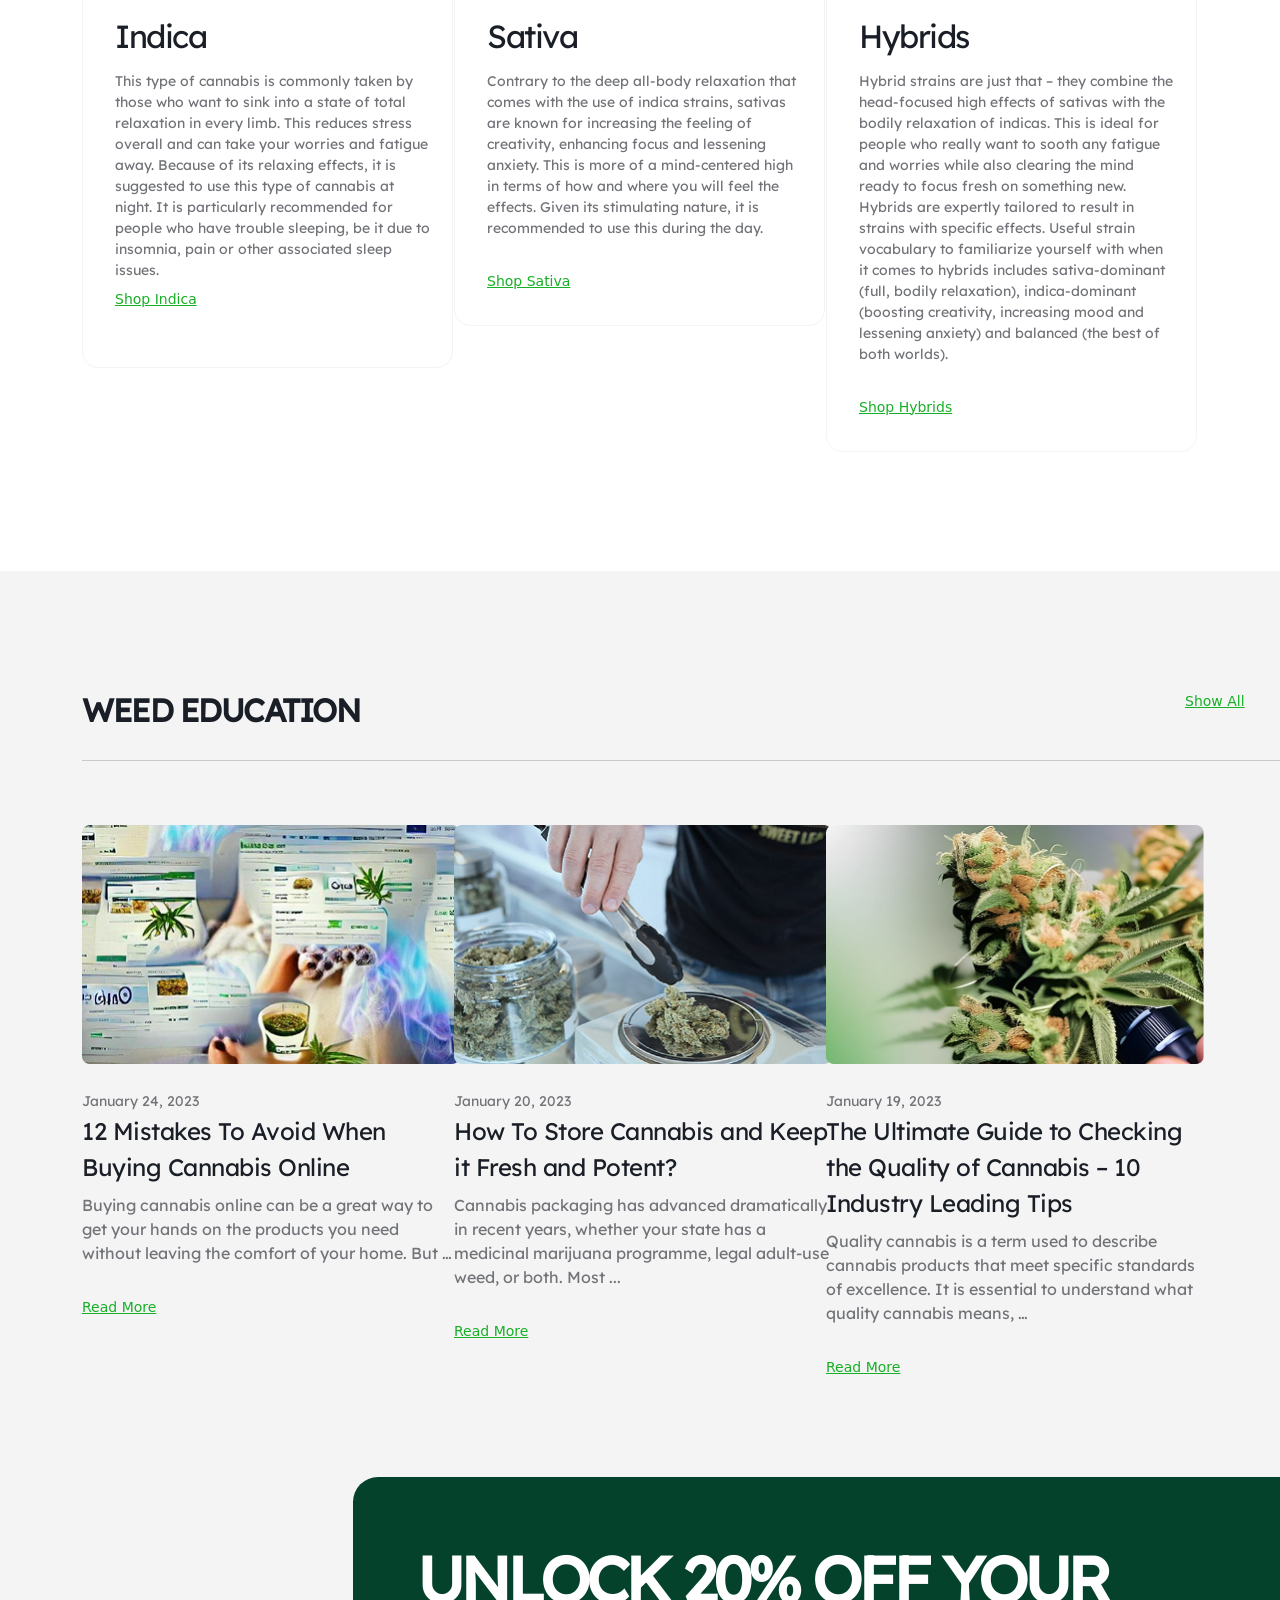
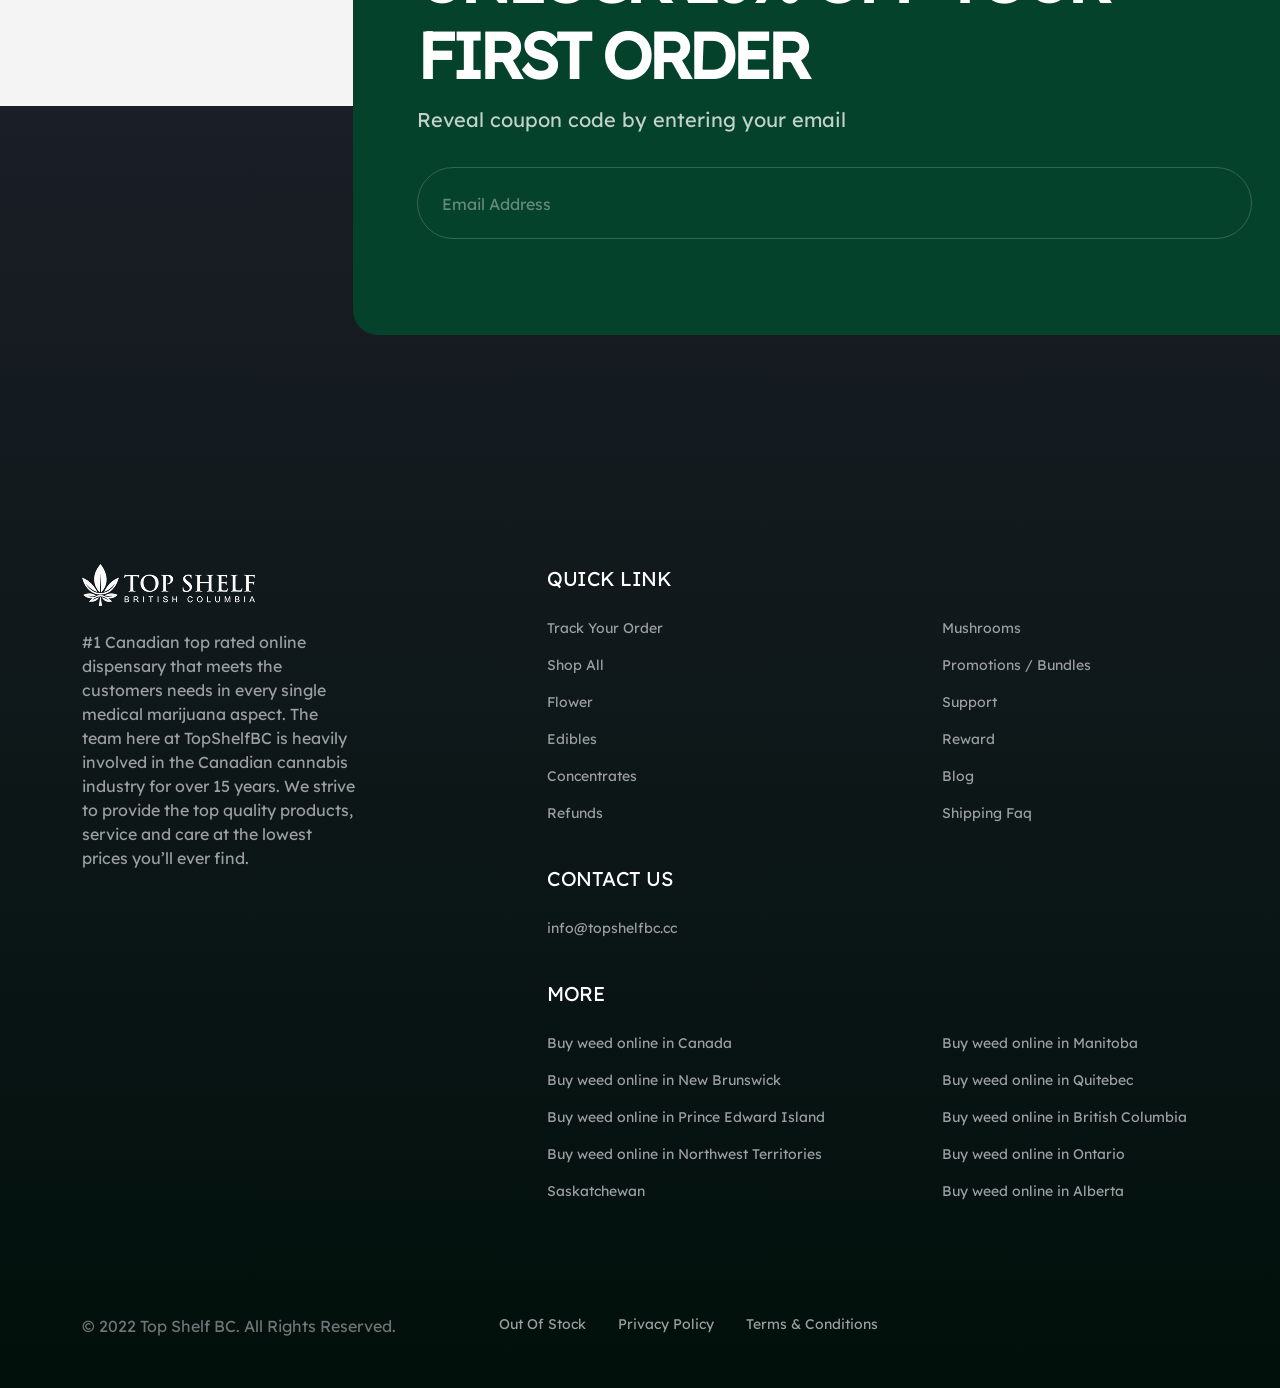
==== commit 91627786: "Update index.html" ====
--- a/PR1/index.html
+++ b/PR1/index.html
@@ -37,7 +37,7 @@
         <div class="container">
             <div class="col-12">
                 <nav
-                    class="navbar navbar-expand-lg d-flex flex-wrap flex-row justify-content-center align-content-center align-items-center">
+                    class="navbar d-flex navbar-expand-lg flex-wrap flex-row justify-content-center align-content-center align-items-center">
                     <div class="col-4">
                         <div class="logo">
                             <a class="navbar-brand" href="#"><img src="./ASSETS/icons/navbar/Logo.png" alt="#"></a>
@@ -160,7 +160,7 @@
         <!-- CARD 1 -->
         <div class="card1">
             <div class="container d-flex flex-row justify-content-center align-content-center align-items-center">
-                <div class="col-4">
+                <div class="col-4 col-lg-4">
                     <div class="c1 mx-auto card-common d-flex flex-row ">
                         <img src="./ASSETS/images/card 1/truck-fast.png" class="card-img-top" alt="#">
 
@@ -172,7 +172,7 @@
                         </div>
                     </div>
                 </div>
-                <div class="col-4">
+                <div class="col-4 col-lg-4">
                     <div class="c2 mx-auto card-common d-flex flex-row">
 
                         <img src="./ASSETS/images/card 1/safe-home.png" class="card-img-top" alt="#">
@@ -185,7 +185,7 @@
                         </div>
                     </div>
                 </div>
-                <div class="col-4">
+                <div class="col-4 col-lg-4">
                     <div class="c3 mx-auto card-common d-flex flex-row">
 
                         <img src="./ASSETS/images/card 1/coin.png" class="card-img-top" alt="#">
@@ -917,7 +917,8 @@
                 <div class="col-9">
                     <h2>
                         <p class="sec1-title mb-5">WHAT MAKES US THE <span style="color: #F2BC1B">#1</span> ONLINE
-                            MARIJUANA DISPENSARY IN CANADA?</p>
+                            MARIJUANA DISPENSARY IN CANADA?
+                        </p>
                     </h2>
                 </div>
                 <div class="col-7">
@@ -1460,7 +1461,12 @@
                 </div>
                 <div class="col-12">
                     <div class="privacy-rights">
-
+                        <h2>© 2022 Top Shelf BC. All Rights Reserved. </h2>
+                        <div class="tags">
+                            <a href="#">Out Of Stock</a>
+                            <a href="#">Privacy Policy</a>
+                            <a href="#">Terms & Conditions</a>
+                        </div>
                     </div>
                 </div>
             </div>
--- a/PR1/ASSETS/css/main.css
+++ b/PR1/ASSETS/css/main.css
@@ -319,6 +319,7 @@
     object-fit: cover;
 }
 
+
 .card2-img {
     display: flex;
     justify-content: center;
@@ -356,7 +357,12 @@
     height: 54px;
     font-size: 18px;
     line-height: 150%;
+    color: #1A1E26;
+    margin-bottom: 8px;
+}
+.c4 .card2-title {
     color: white;
+    
 }
 .card2-text{
     color: rgb(255, 255, 255 , 0.7);
@@ -766,10 +772,17 @@
 .sec1-title{
     font-size: 64px;
     width: 789px;
-    height: 210px;
+    /* height: 210px; */
     line-height: 110%;
     letter-spacing: -4px;
     font-weight: 600;
+    color: #1A1E26;
+    
+}
+.sect1{
+    display: flex;
+    flex-direction: column;
+    flex-wrap: nowrap;
 }
 .sect1-text{
     font-size: 16px;
@@ -792,7 +805,7 @@
     height: 56px;
     margin-bottom: 32px;
 }
-.card4 h2{
+.sec1 h2{
     color: #1A1E26;
     font-family: Lexend;
     font-size: 24px;
@@ -961,4 +974,4 @@
     color: #717378;
     font-family: Lexend;
     line-height: 150%;
-}+}
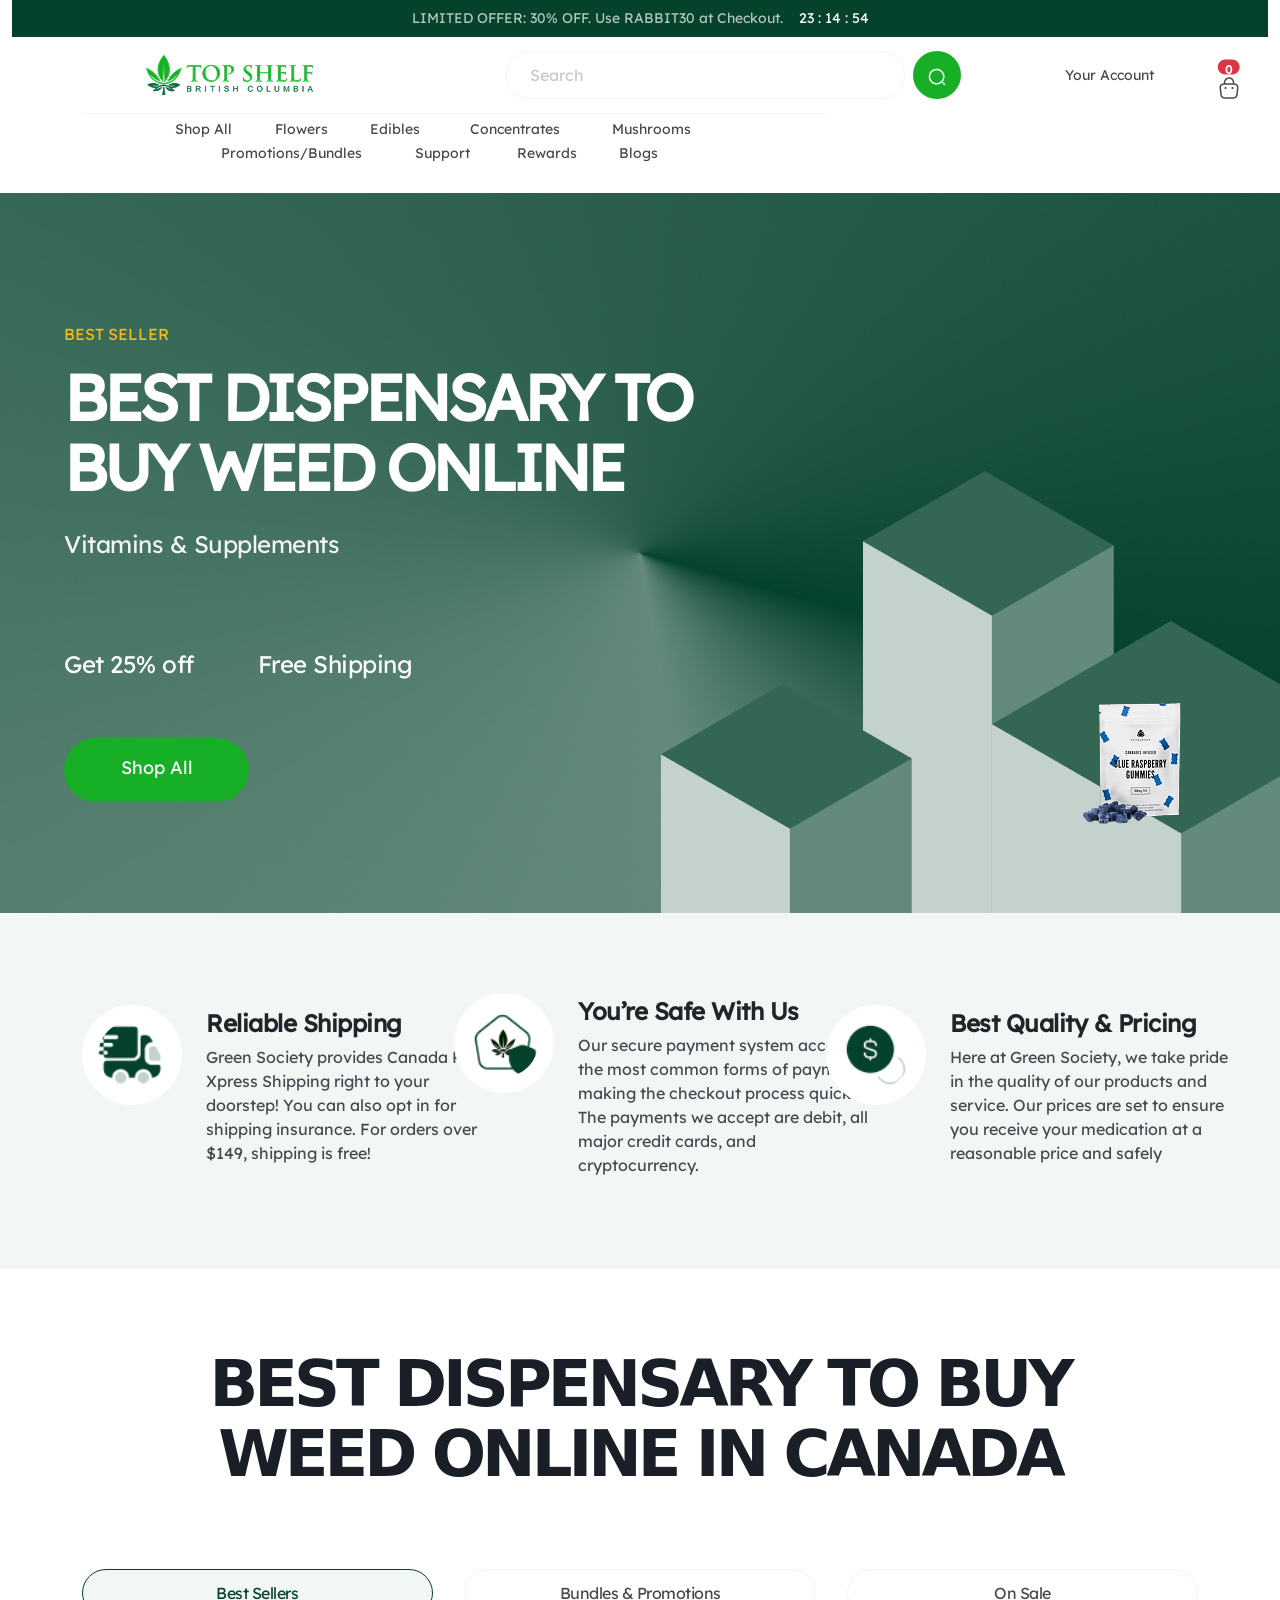
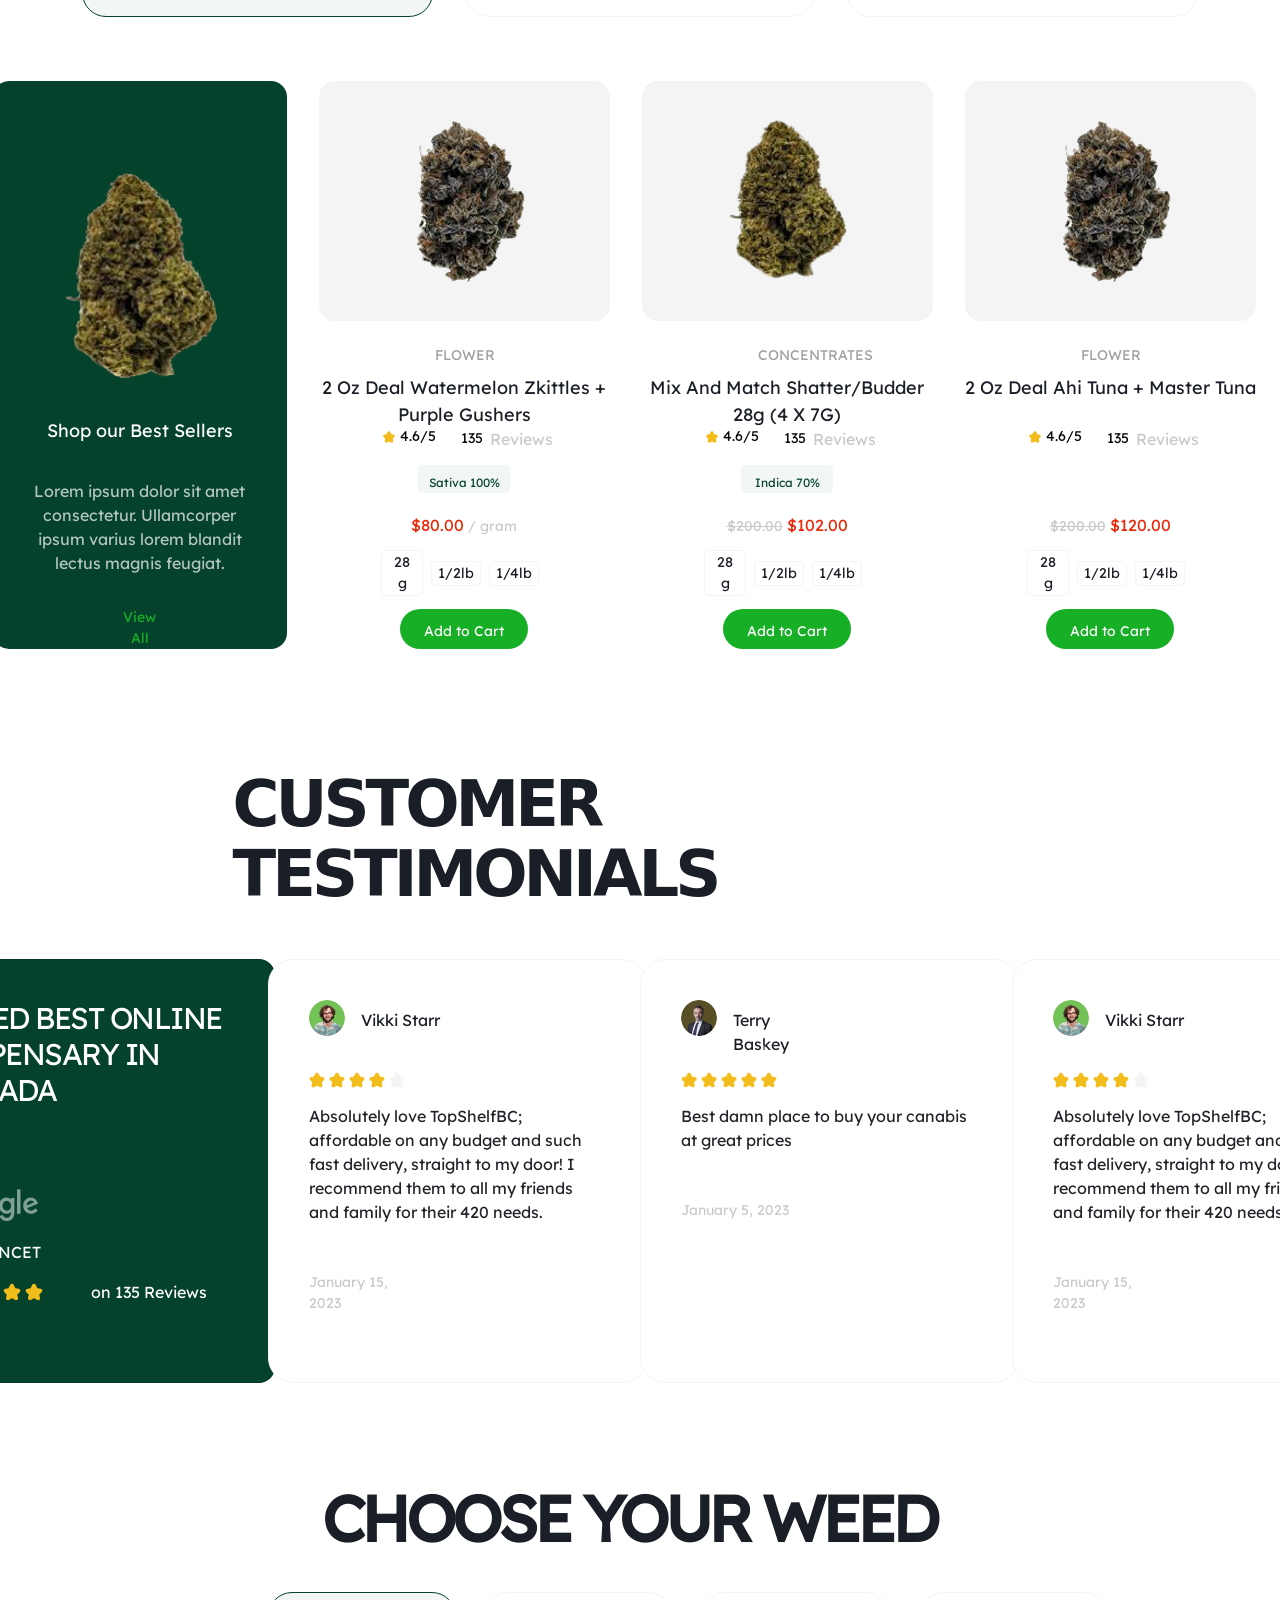
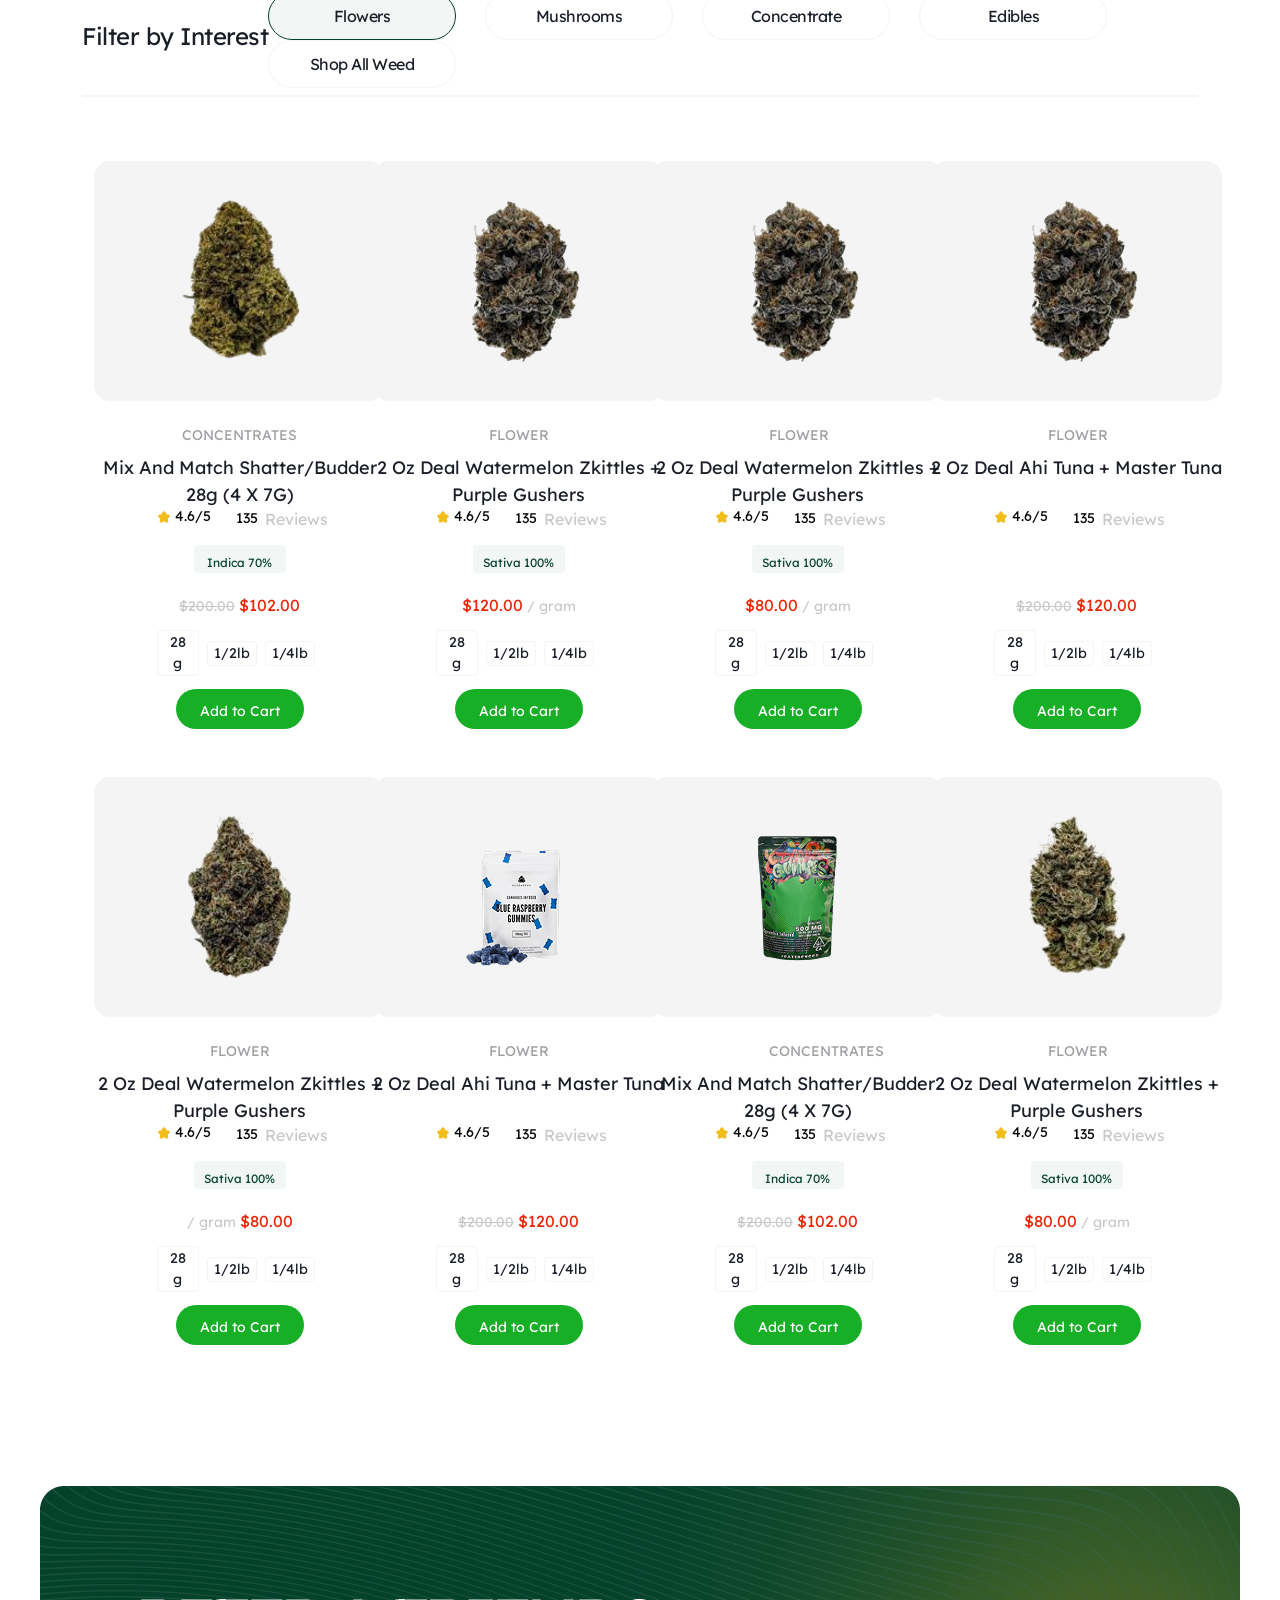
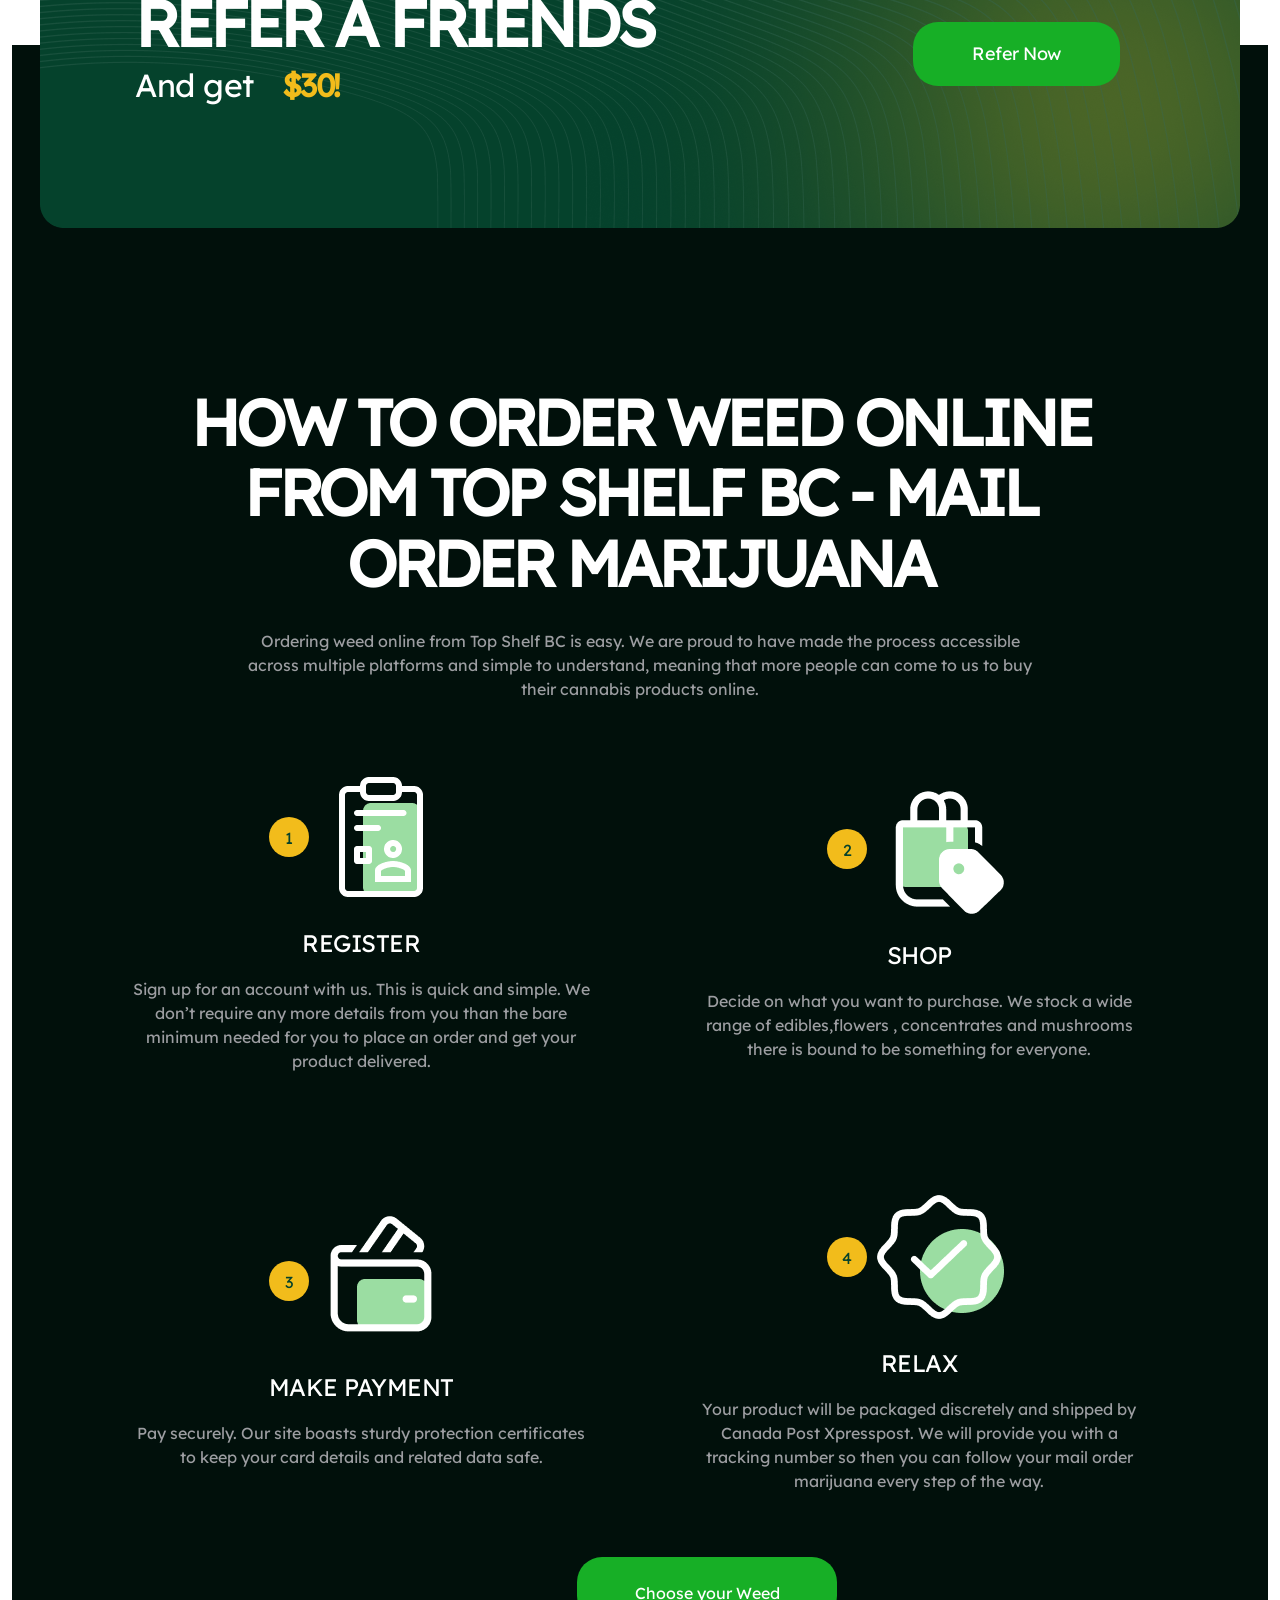
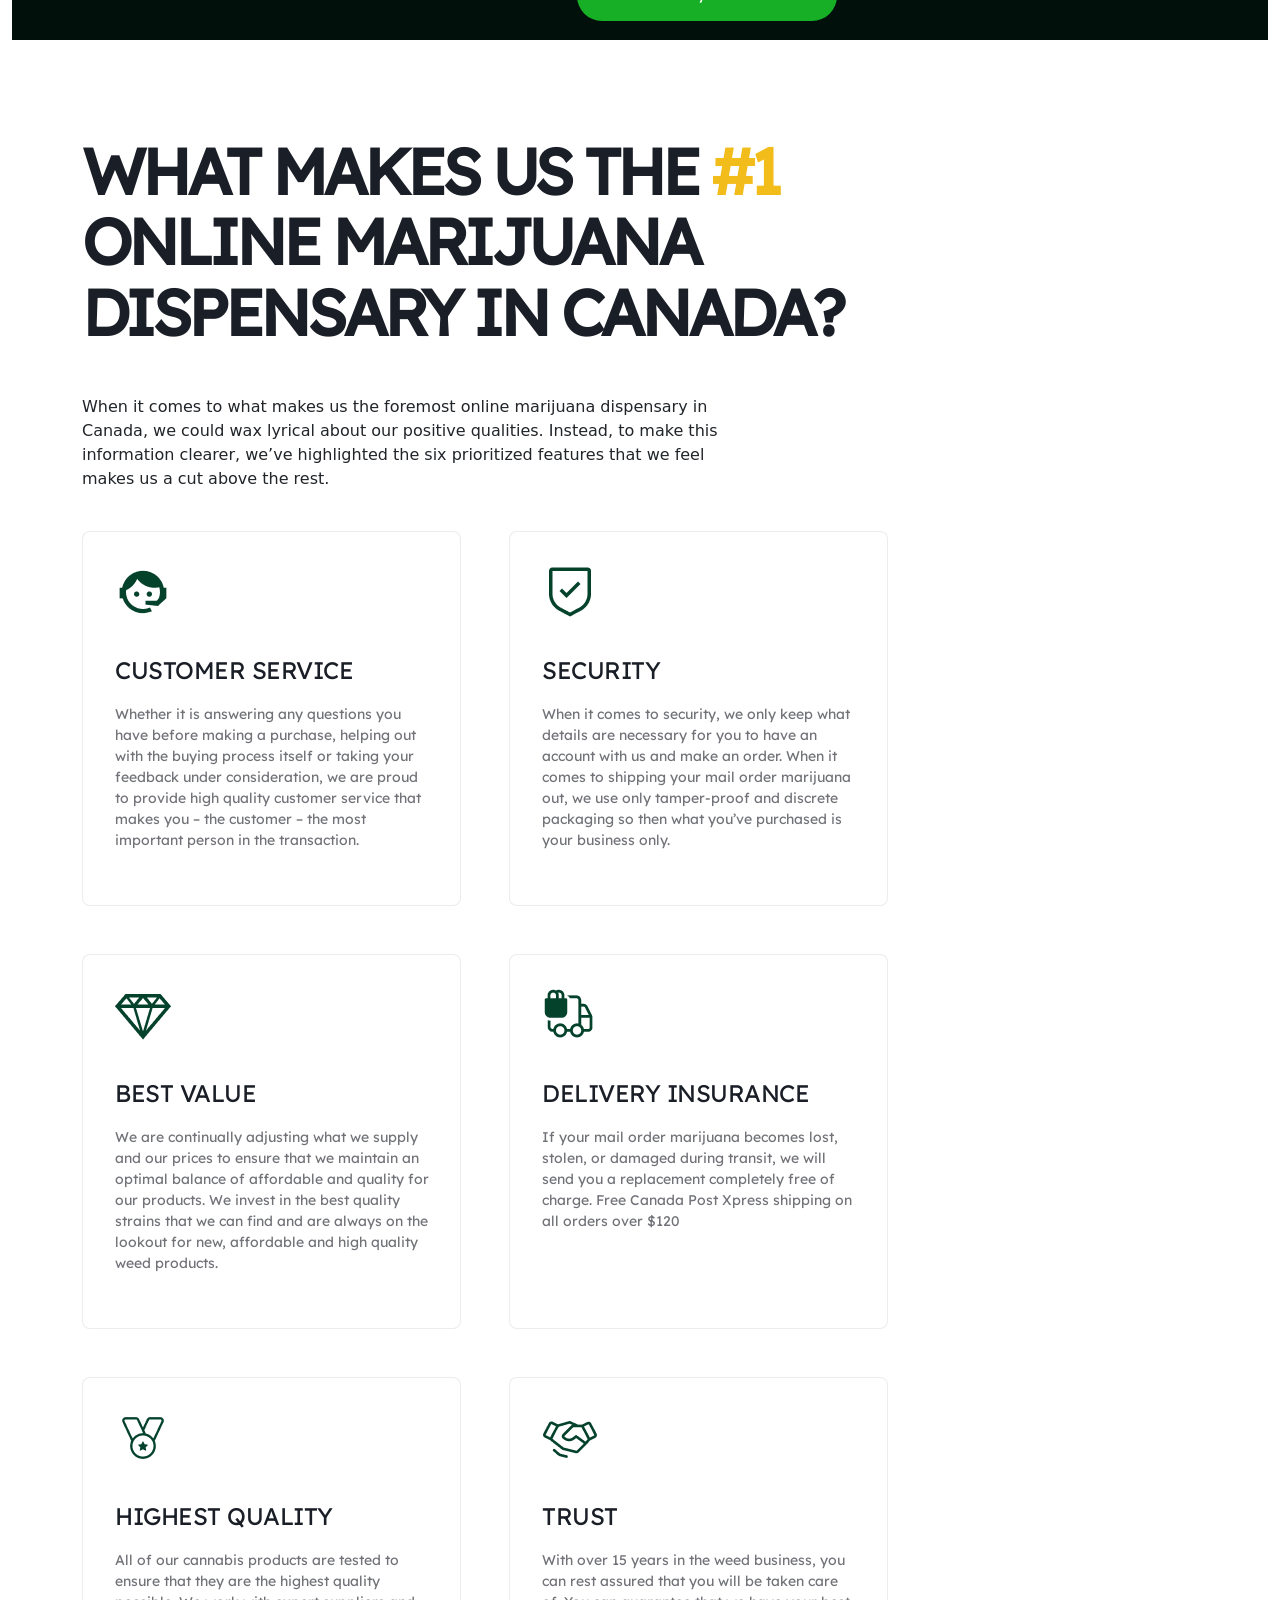
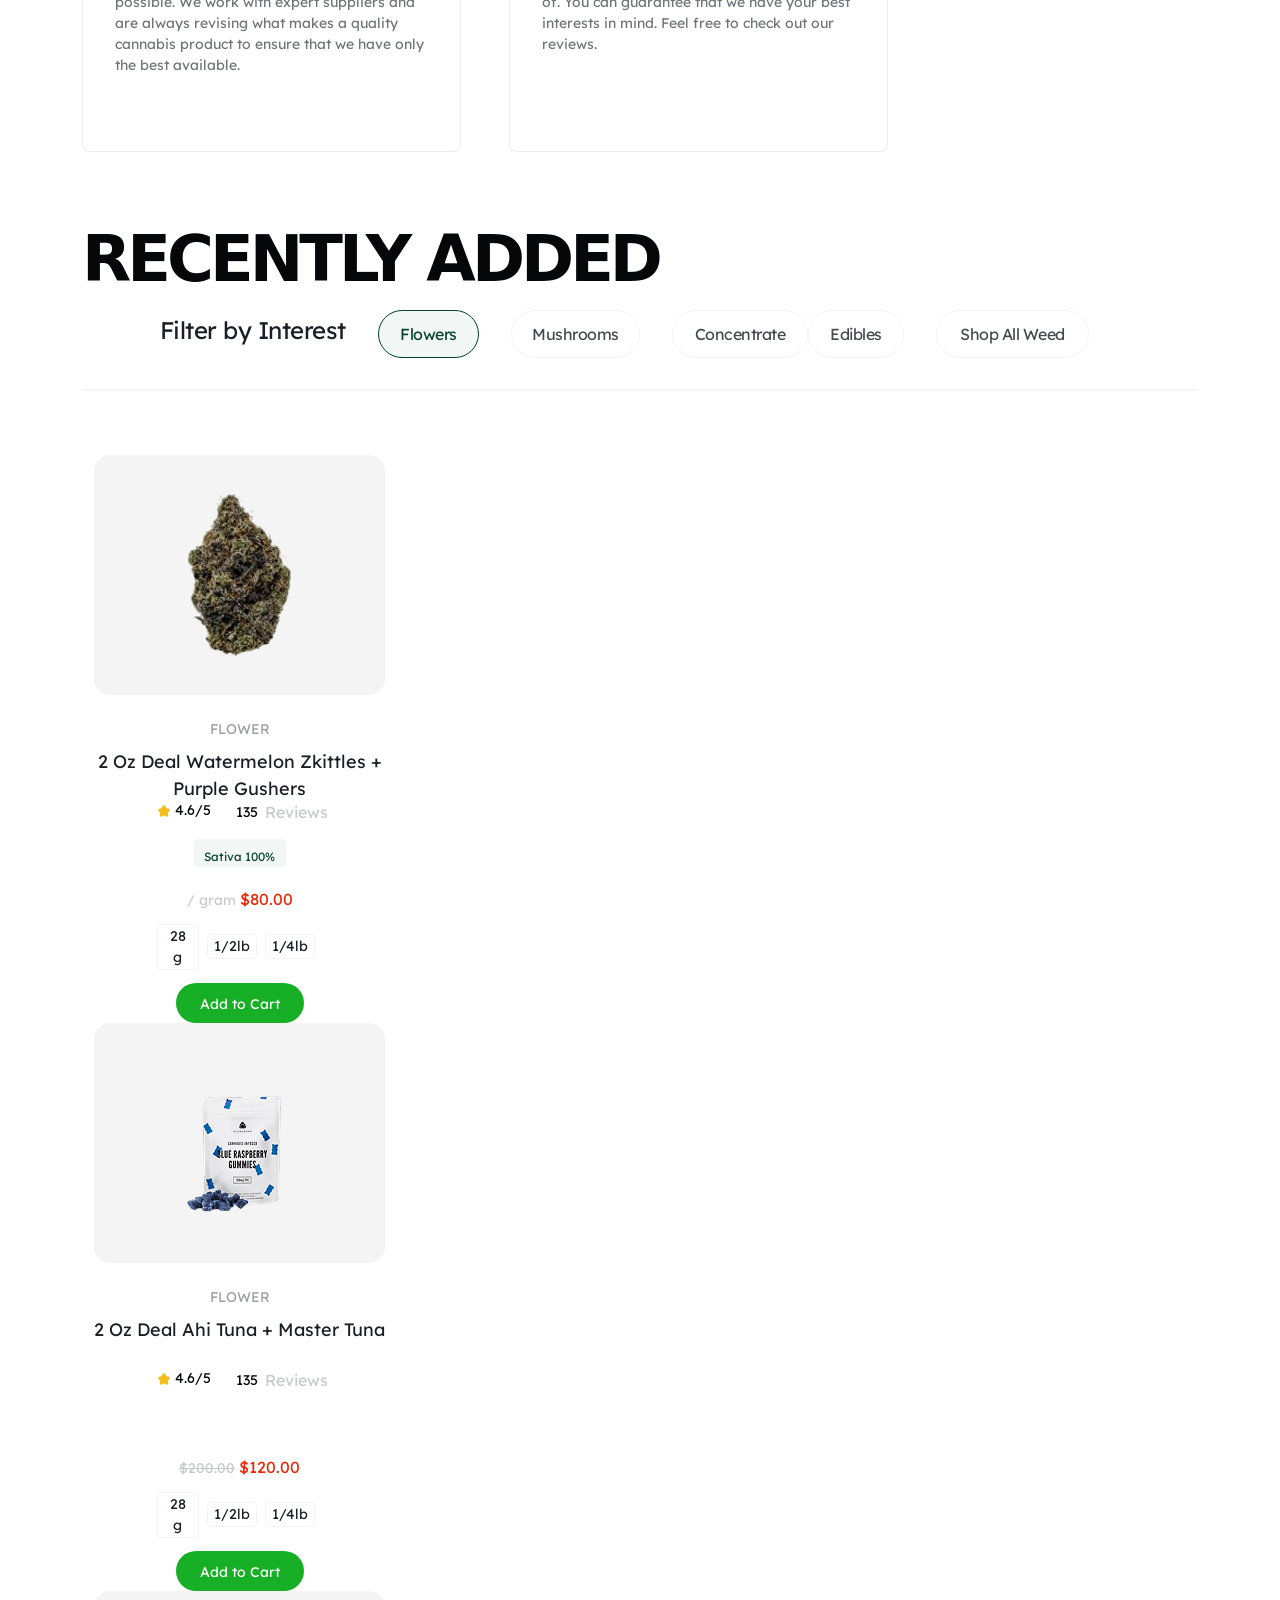
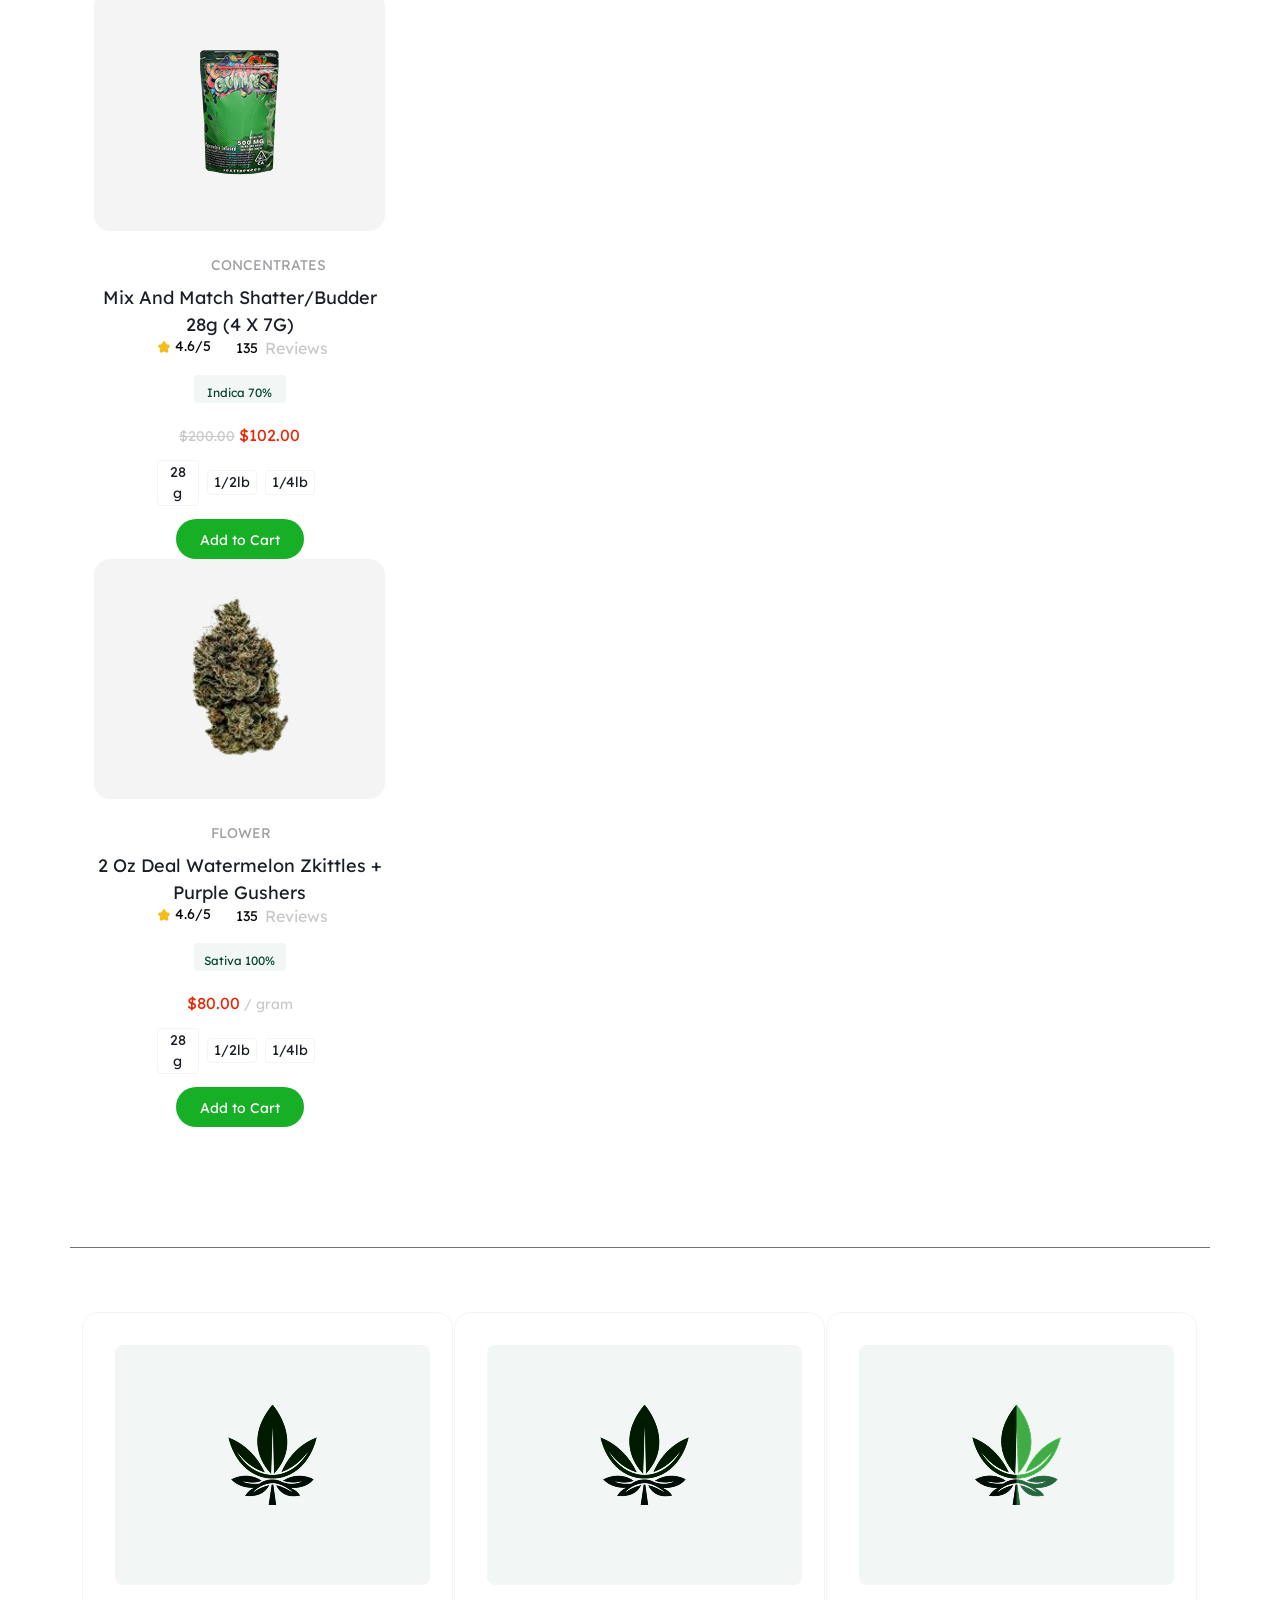
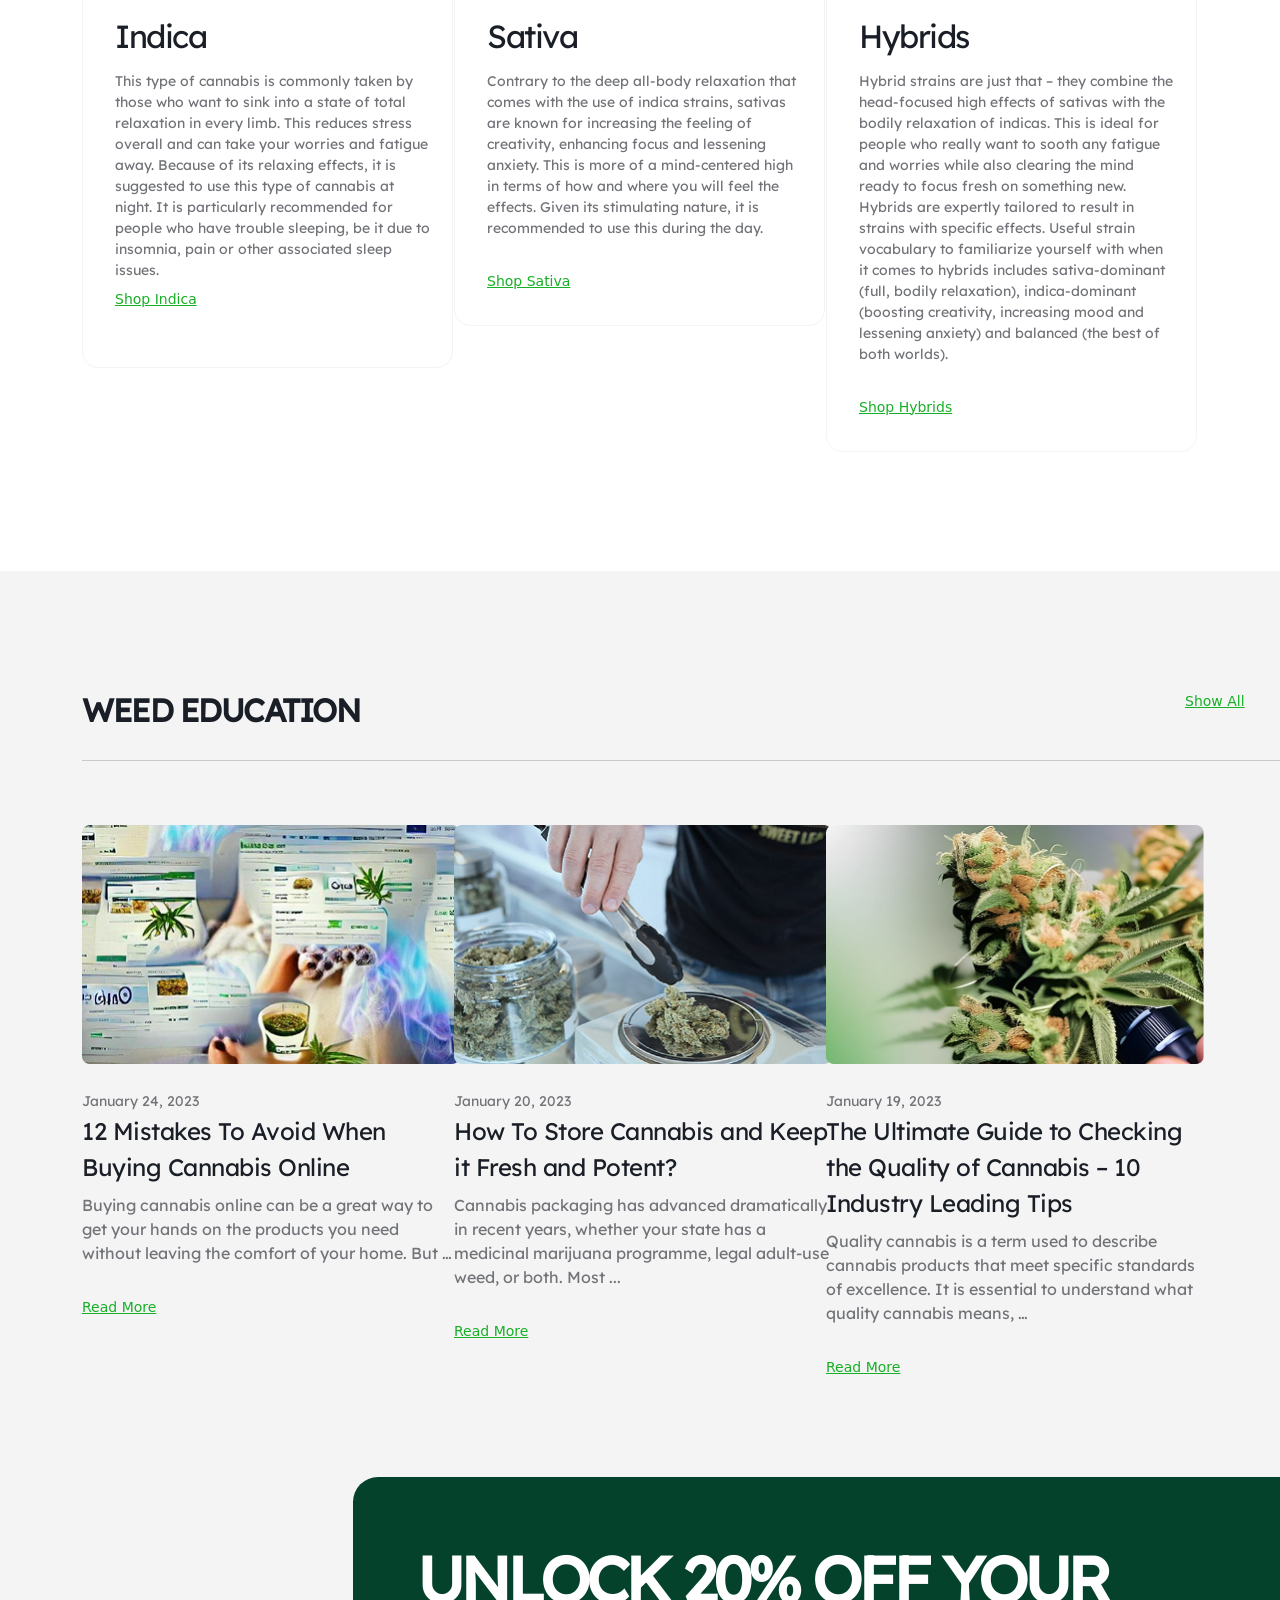
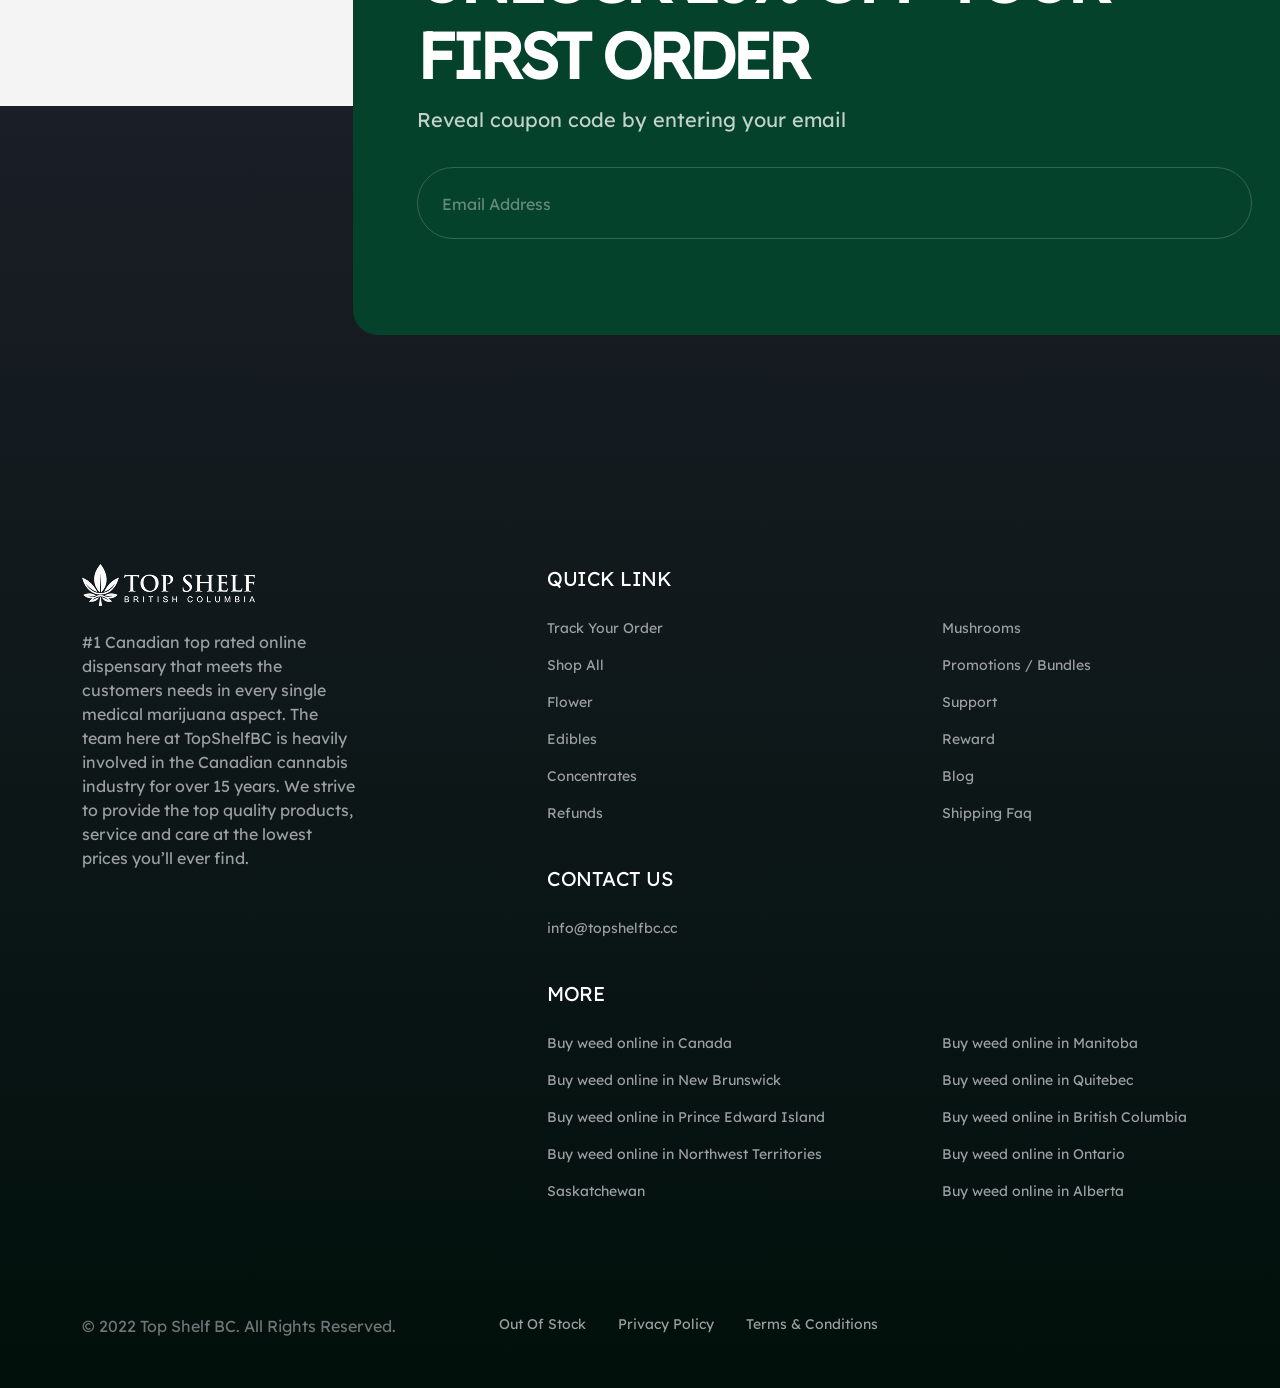
==== commit a850f212: "Update index.html" ====
--- a/PR1/index.html
+++ b/PR1/index.html
@@ -1292,7 +1292,7 @@
                         <h2>
                             WEED EDUCATION
                         </h2>
-                        <span class="card7-shop">Show All</span>
+                        <a href="#"><span class="card7-shop">Show All</span></a>
                     </div>
                 </div>
                 <div class="col-12">
